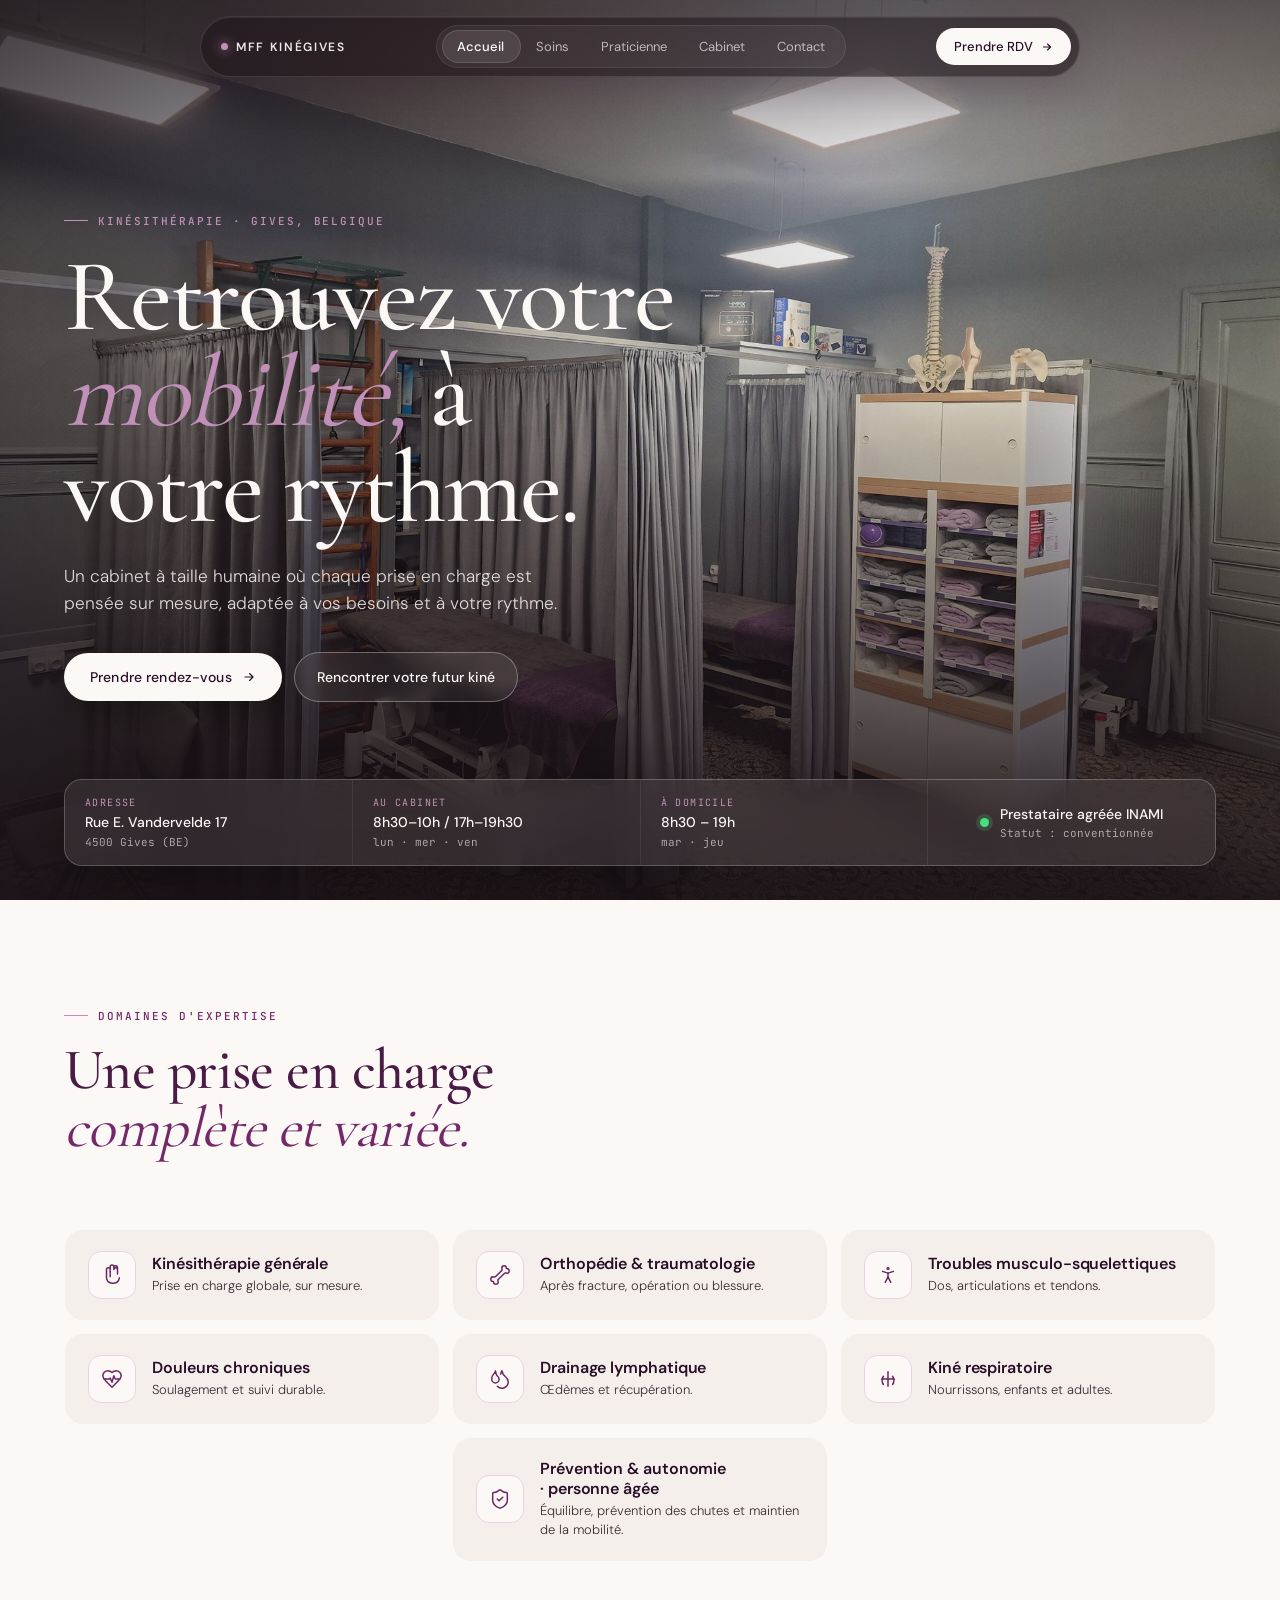
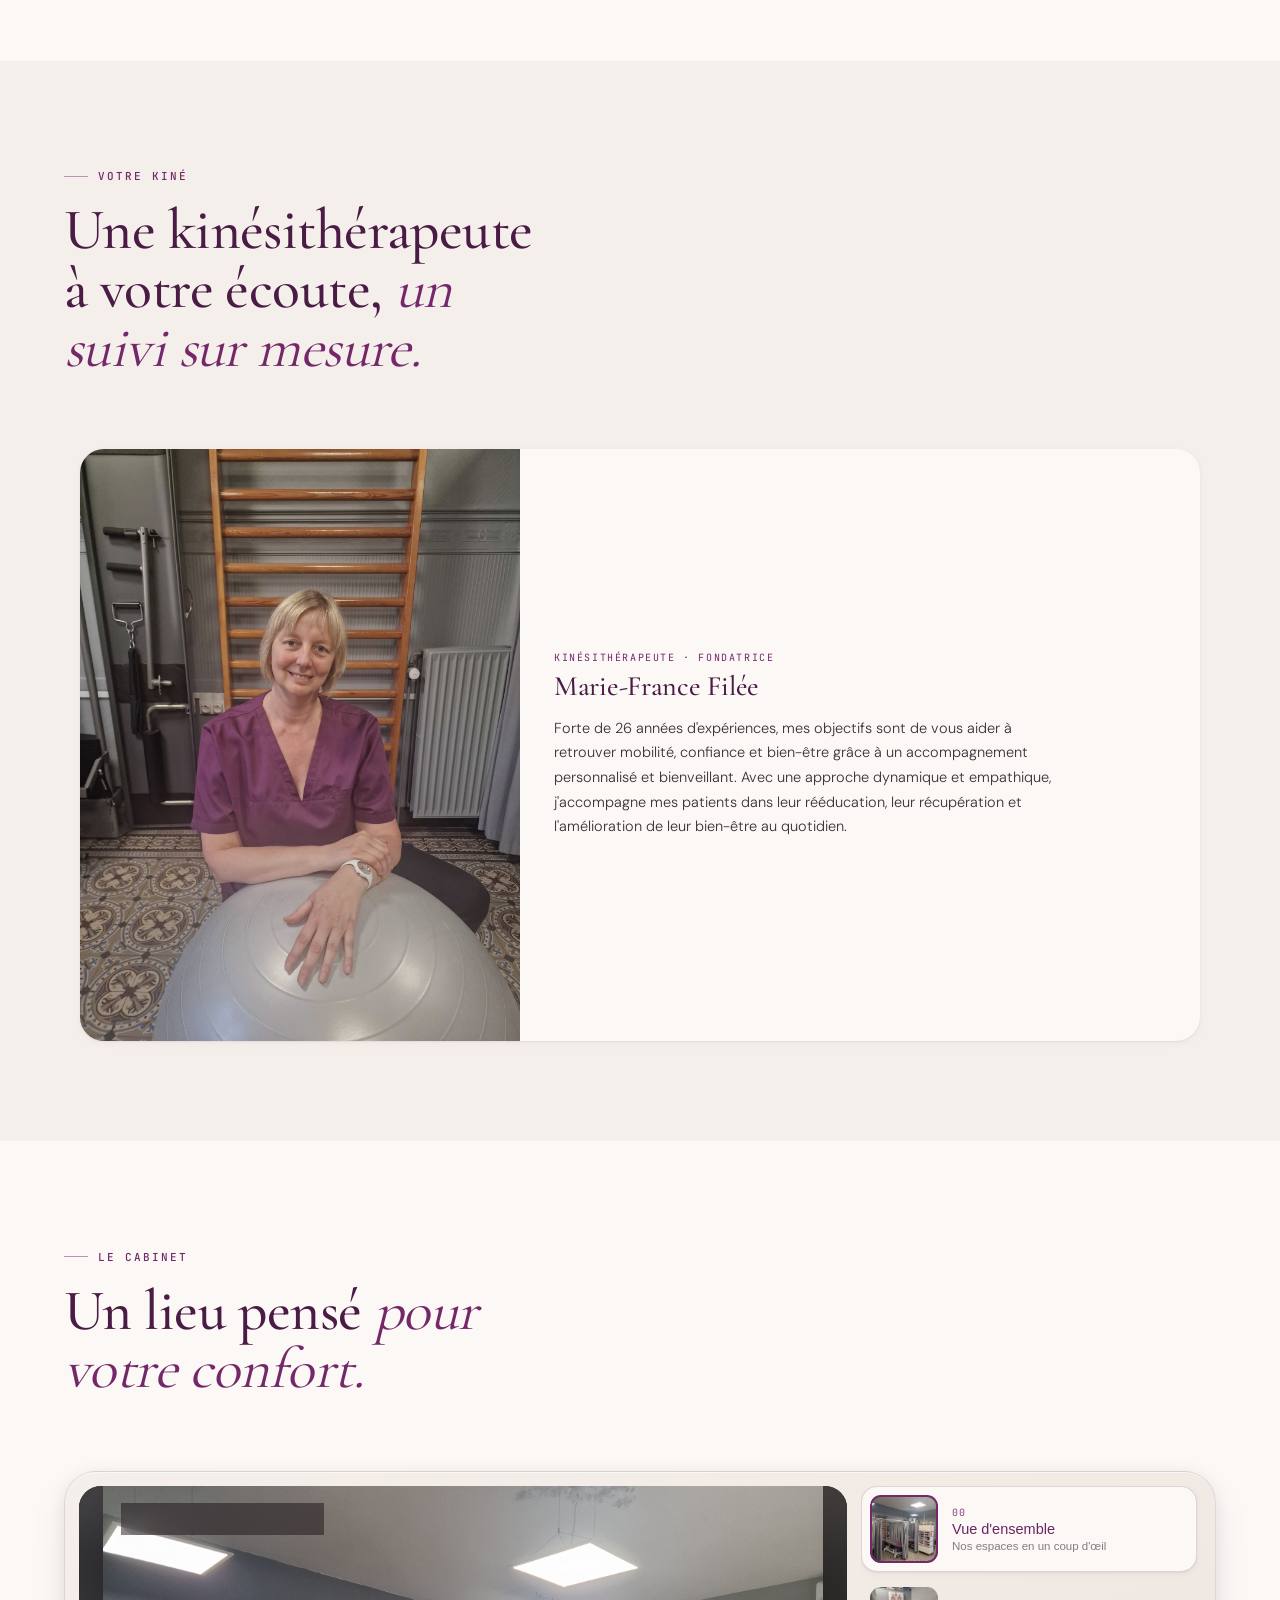
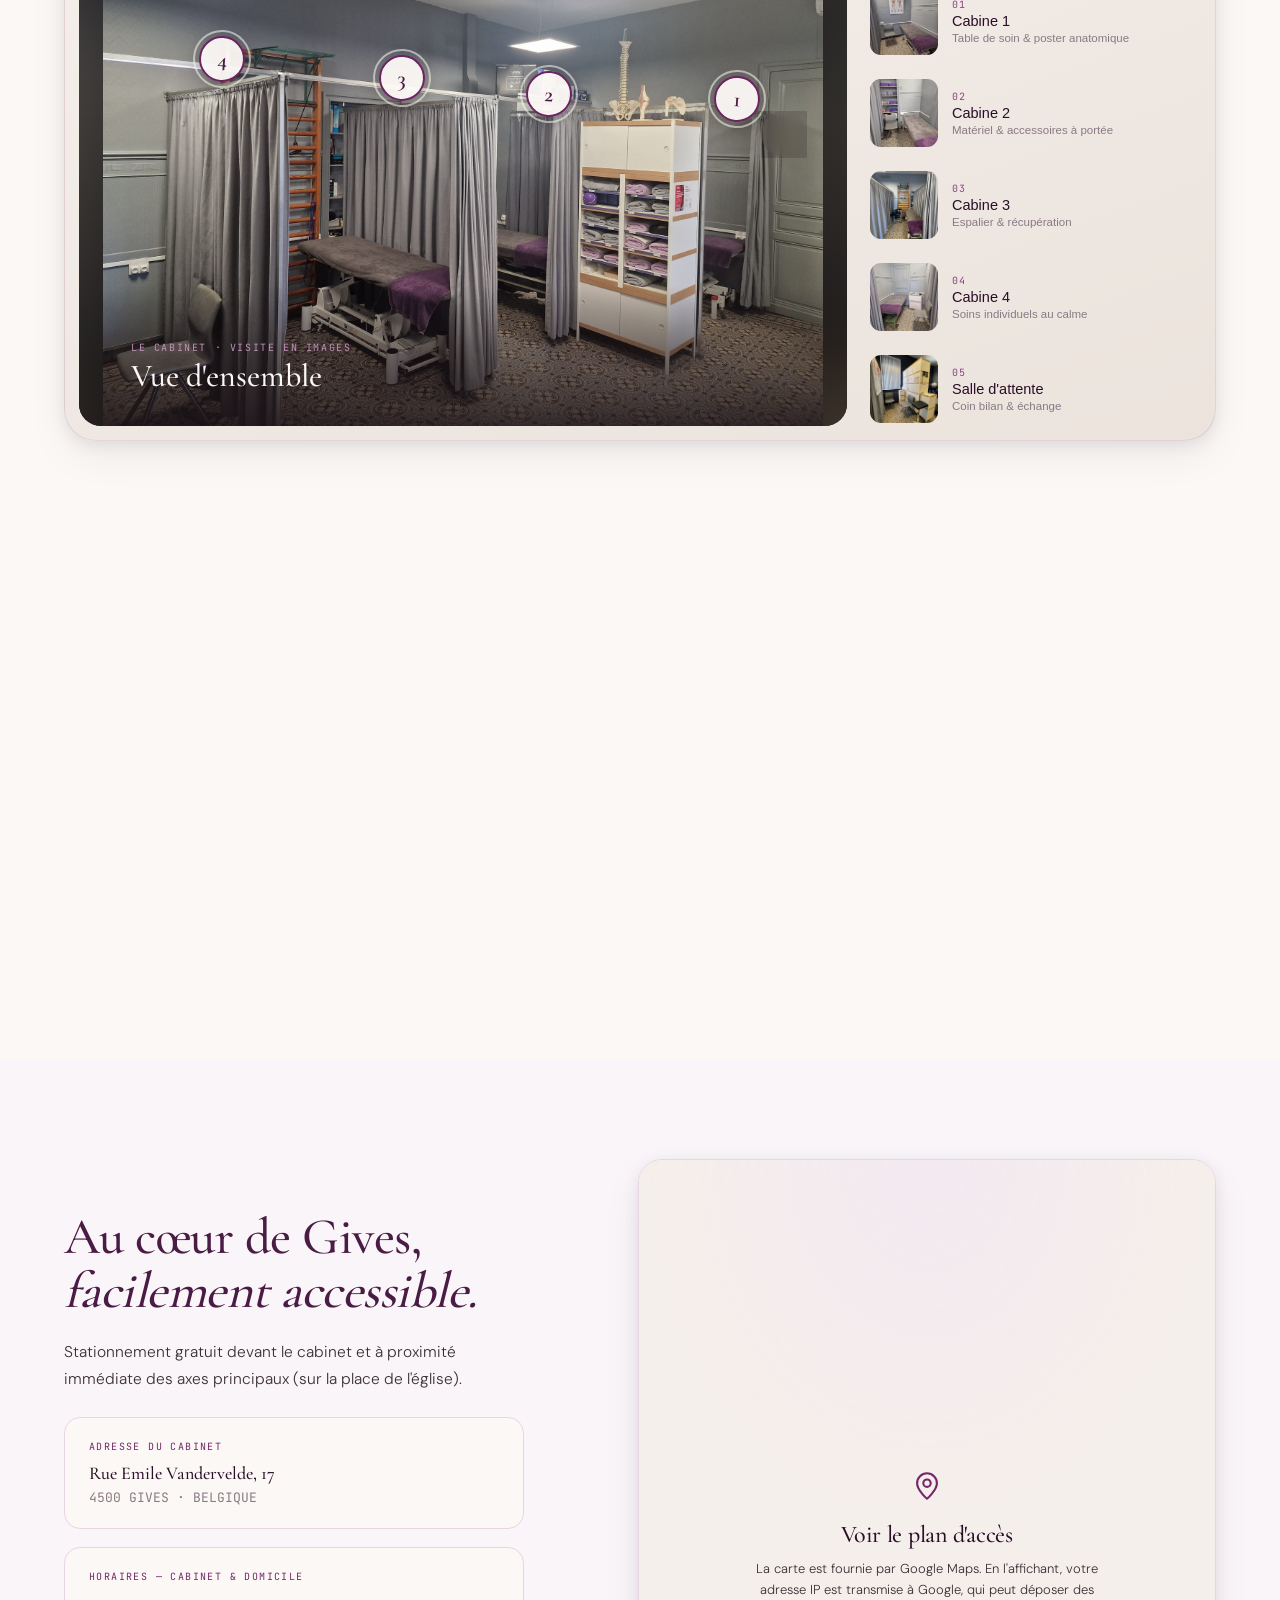
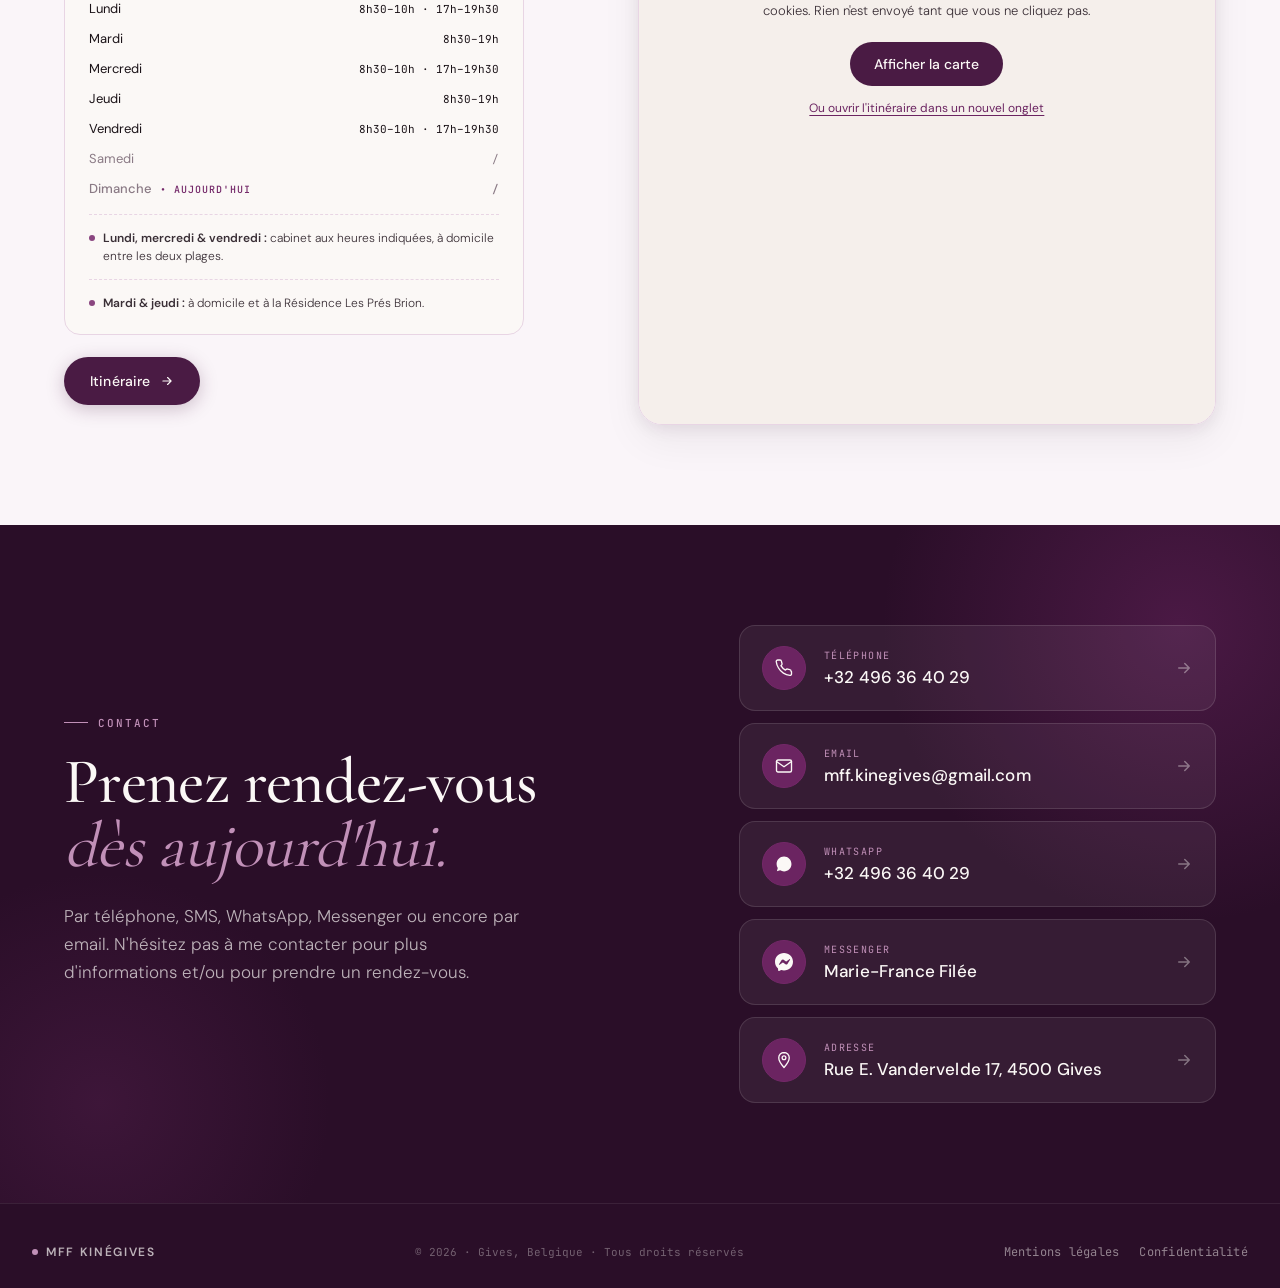
==== index.html @ 65c631a3 "Nouvelles photos cabine 4 et vue d'ensemble + correction INAMI - INAMI corrige : 1-5-31578-79-521 ->" ====
<!DOCTYPE html>
<html lang="fr">
<head>
  <meta charset="UTF-8" />
  <meta name="viewport" content="width=device-width, initial-scale=1.0" />
  <title>MFF Kinégives — Cabinet de kinésithérapie à Gives</title>
  <meta name="description" content="Cabinet de kinésithérapie à Gives (Huy). Rééducation, orthopédie, kiné respiratoire, drainage lymphatique. Au cabinet et à domicile, sur rendez-vous. Conventionnée INAMI." />
  <link rel="stylesheet" href="fonts/fonts.css" />
  <style>
    *, *::before, *::after { box-sizing: border-box; margin: 0; padding: 0; }

    :root {
      /* palette violette modernisée — plus de nuances, moins saturée */
      --plum-900: #2a0e28;
      --plum-800: #4a1b44;
      --plum-700: #6b2461;
      --plum-600: #742869;
      --plum-500: #8a4680;
      --plum-400: #c190b8;
      --plum-200: #e8d5e4;
      --plum-100: #f3e9f1;
      --plum-50:  #faf5f9;

      /* neutres chauds — pas du blanc pur */
      --ivory:    #fbf8f6;
      --cream:    #f5efeb;
      --sand:     #ebe3dc;
      --ink:      #1a1217;
      --ink-soft: #3a2f36;
      --muted:    #8a7a85;

      --radius-lg: 24px;
      --radius-md: 16px;
      --radius-sm: 10px;

      --shadow-sm: 0 1px 2px rgba(42, 14, 40, 0.06), 0 2px 8px rgba(42, 14, 40, 0.04);
      --shadow-md: 0 4px 16px rgba(42, 14, 40, 0.08), 0 16px 40px rgba(42, 14, 40, 0.06);
      --shadow-lg: 0 12px 32px rgba(42, 14, 40, 0.12), 0 32px 64px rgba(42, 14, 40, 0.10);

      --ease: cubic-bezier(0.32, 0.72, 0, 1);
      --ease-spring: cubic-bezier(0.34, 1.56, 0.64, 1);
    }

    html { scroll-behavior: smooth; }
    body {
      font-family: 'DM Sans', system-ui, sans-serif;
      background: var(--ivory);
      color: var(--ink);
      overflow-x: hidden;
      font-feature-settings: 'ss01', 'cv11';
      -webkit-font-smoothing: antialiased;
    }
    ::selection { background: var(--plum-700); color: var(--ivory); }

    .eyebrow {
      font-family: 'JetBrains Mono', monospace;
      font-size: 11px;
      font-weight: 500;
      letter-spacing: 0.18em;
      text-transform: uppercase;
      color: var(--plum-600);
      display: inline-flex;
      align-items: center;
      gap: 10px;
    }
    .eyebrow::before {
      content: '';
      width: 24px;
      height: 1px;
      background: var(--plum-400);
    }

    h1, h2, h3 {
      font-family: 'Cormorant Garamond', serif;
      font-weight: 500;
      color: var(--plum-800);
      letter-spacing: -0.01em;
      text-wrap: balance;
    }

    /* ─── NAVBAR ─── */
    nav {
      position: fixed;
      top: 16px; left: 50%;
      transform: translateX(-50%);
      z-index: 100;
      width: calc(100% - 32px);
      max-width: 880px;
      background: rgba(26, 18, 23, 0.55);
      backdrop-filter: blur(24px) saturate(180%);
      -webkit-backdrop-filter: blur(24px) saturate(180%);
      border: 1px solid rgba(255, 255, 255, 0.12);
      border-radius: 999px;
      padding: 8px 8px 8px 20px;
      display: flex;
      align-items: center;
      justify-content: space-between;
      gap: 12px;
      box-shadow: 0 10px 40px rgba(42, 14, 40, 0.25), inset 0 1px 0 rgba(255,255,255,0.08);
      transition: transform 0.6s var(--ease), opacity 0.6s var(--ease);
    }
    nav.hidden { transform: translate(-50%, -140%); opacity: 0; }

    .nav-logo {
      font-family: 'DM Sans', sans-serif;
      font-weight: 600;
      font-size: 12px;
      letter-spacing: 0.14em;
      color: rgba(255,255,255,0.9);
      text-decoration: none;
      white-space: nowrap;
      display: flex;
      align-items: center;
      gap: 8px;
    }
    .nav-logo-dot {
      width: 7px; height: 7px; border-radius: 50%;
      background: var(--plum-400);
      box-shadow: 0 0 12px var(--plum-400);
    }

    .nav-links {
      position: relative;
      display: flex;
      align-items: center;
      background: rgba(255,255,255,0.05);
      border: 1px solid rgba(255,255,255,0.08);
      border-radius: 999px;
      padding: 4px;
    }
    .nav-pill {
      position: absolute;
      top: 4px; left: 4px;
      height: calc(100% - 8px);
      border-radius: 999px;
      background: rgba(255,255,255,0.1);
      border: 1px solid rgba(255,255,255,0.12);
      transition: left 0.44s var(--ease-spring), width 0.44s var(--ease-spring);
      pointer-events: none;
      z-index: 0;
    }
    .nav-links a {
      position: relative;
      z-index: 1;
      font-size: 13px;
      font-weight: 400;
      color: rgba(255,255,255,0.65);
      text-decoration: none;
      padding: 8px 16px;
      border-radius: 999px;
      transition: color 0.2s;
      white-space: nowrap;
    }
    .nav-links a:hover { color: rgba(255,255,255,0.95); }
    .nav-links a.active { color: #fff; font-weight: 500; }

    .nav-cta {
      font-size: 13px;
      font-weight: 500;
      color: var(--plum-900);
      text-decoration: none;
      padding: 10px 18px;
      border-radius: 999px;
      background: var(--ivory);
      white-space: nowrap;
      transition: transform 0.2s var(--ease), box-shadow 0.2s;
      display: inline-flex;
      align-items: center;
      gap: 8px;
    }
    .nav-cta:hover { transform: translateY(-1px); box-shadow: 0 6px 20px rgba(0,0,0,0.25); }
    .nav-cta svg { width: 12px; height: 12px; }

    /* ─── HAMBURGER + MENU MOBILE ─── */
    .nav-toggle {
      display: none;
      width: 42px; height: 42px;
      border-radius: 50%;
      background: rgba(255,255,255,0.08);
      border: 1px solid rgba(255,255,255,0.14);
      cursor: pointer;
      position: relative;
      flex-shrink: 0;
      -webkit-tap-highlight-color: transparent;
    }
    .nav-toggle span {
      position: absolute;
      left: 50%; top: 50%;
      width: 17px; height: 1.6px;
      background: var(--ivory);
      border-radius: 2px;
      transition: transform 0.35s var(--ease), opacity 0.2s var(--ease);
    }
    .nav-toggle span:nth-child(1) { transform: translate(-50%, -6px); }
    .nav-toggle span:nth-child(2) { transform: translate(-50%, -50%); }
    .nav-toggle span:nth-child(3) { transform: translate(-50%, 4px); }
    body.menu-open .nav-toggle span:nth-child(1) { transform: translate(-50%, -50%) rotate(45deg); }
    body.menu-open .nav-toggle span:nth-child(2) { opacity: 0; }
    body.menu-open .nav-toggle span:nth-child(3) { transform: translate(-50%, -50%) rotate(-45deg); }

    /* Panneau déroulant sous la barre (mobile) */
    .nav-menu {
      position: fixed;
      top: 76px;
      left: 50%;
      transform: translateX(-50%) translateY(-8px);
      transform-origin: top center;
      z-index: 99;
      width: calc(100% - 32px);
      max-width: 460px;
      background: #1e1319;
      border: 1px solid rgba(255, 255, 255, 0.1);
      border-radius: 20px;
      box-shadow: 0 16px 40px rgba(18, 8, 16, 0.5);
      padding: 8px;
      display: flex;
      flex-direction: column;
      opacity: 0;
      visibility: hidden;
      pointer-events: none;
      transition: opacity 0.28s var(--ease), transform 0.3s var(--ease), visibility 0.28s var(--ease);
    }
    body.menu-open .nav-menu {
      opacity: 1;
      visibility: visible;
      pointer-events: auto;
      transform: translateX(-50%) translateY(0);
    }
    .nav-menu-links {
      display: flex;
      flex-direction: column;
      padding-bottom: 8px;
      margin-bottom: 8px;
      border-bottom: 1px solid rgba(255, 255, 255, 0.09);
    }
    .nav-menu-links a {
      display: flex;
      align-items: center;
      gap: 11px;
      font-family: 'DM Sans', sans-serif;
      font-size: 15.5px;
      font-weight: 500;
      color: rgba(255, 255, 255, 0.78);
      text-decoration: none;
      padding: 14px 16px;
      border-radius: 12px;
      transition: background 0.2s, color 0.2s;
    }
    .nav-menu-links a::before {
      content: '';
      width: 5px; height: 5px;
      border-radius: 50%;
      background: var(--plum-400);
      box-shadow: 0 0 8px var(--plum-400);
      opacity: 0;
      transition: opacity 0.2s;
      flex-shrink: 0;
    }
    .nav-menu-links a:active { background: rgba(255, 255, 255, 0.05); }
    .nav-menu-links a.active {
      color: #fff;
      background: rgba(193, 144, 184, 0.12);
    }
    .nav-menu-links a.active::before { opacity: 1; }
    .nav-menu-cta {
      display: flex;
      align-items: center;
      justify-content: center;
      gap: 9px;
      background: var(--ivory);
      color: var(--plum-900);
      font-family: 'DM Sans', sans-serif;
      font-weight: 600;
      font-size: 15px;
      padding: 15px 18px;
      border-radius: 13px;
      text-decoration: none;
      transition: transform 0.15s var(--ease);
    }
    .nav-menu-cta:active { transform: scale(0.98); }
    .nav-menu-cta svg { width: 15px; height: 15px; }

    /* ─── HERO ─── */
    .hero {
      position: relative;
      min-height: 100svh;
      display: flex;
      flex-direction: column;
      justify-content: flex-end;
      overflow: hidden;
      background: var(--plum-900);
    }
    /* Média plein cadre */
    .hero-media { position: absolute; inset: 0; z-index: 0; }
    .hero-photo {
      position: absolute;
      inset: 0;
      width: 100%;
      height: 100%;
      object-fit: cover;
      object-position: center 38%;
      transform: scale(1.03);
      animation: heroZoom 22s ease-out infinite alternate;
    }
    @keyframes heroZoom {
      from { transform: scale(1.03); }
      to   { transform: scale(1.1); }
    }
    .hero-scrim {
      position: absolute;
      inset: 0;
      z-index: 1;
      background:
        linear-gradient(180deg, rgba(26,18,23,0.55) 0%, rgba(26,18,23,0.05) 20%, rgba(26,18,23,0.10) 46%, rgba(26,18,23,0.74) 86%, rgba(26,18,23,0.94) 100%),
        linear-gradient(90deg, rgba(26,18,23,0.62) 0%, rgba(26,18,23,0.14) 44%, transparent 70%);
    }

    .hero-inner {
      position: relative;
      z-index: 2;
      width: 100%;
      max-width: 1600px;
      margin: 0 auto;
      padding: 120px clamp(28px, 5vw, 72px) clamp(150px, 22vh, 300px);
    }
    .hero .eyebrow { color: var(--plum-400); }
    .hero .eyebrow::before { background: var(--plum-400); }

    .hero h1 {
      font-size: clamp(52px, 8vw, 116px);
      line-height: 0.94;
      font-weight: 500;
      color: var(--ivory);
      letter-spacing: -0.02em;
      margin: 20px 0 26px;
      max-width: 16ch;
      text-shadow: 0 2px 50px rgba(0,0,0,0.35);
    }
    .hero h1 em {
      font-style: italic;
      font-weight: 400;
      color: var(--plum-400);
    }
    .hero h1 .reveal-word {
      display: inline-block;
      opacity: 0;
      transform: translateY(40%);
      animation: revealWord 0.9s var(--ease) forwards;
    }
    @keyframes revealWord {
      to { opacity: 1; transform: translateY(0); }
    }

    .hero-lede {
      font-size: clamp(16px, 1.35vw, 19px);
      line-height: 1.6;
      color: rgba(251, 248, 246, 0.85);
      font-weight: 300;
      max-width: 500px;
      margin-bottom: 34px;
    }

    .hero-actions {
      display: flex;
      gap: 12px;
      align-items: center;
      flex-wrap: wrap;
      margin-bottom: 0;
    }
    .btn-primary {
      display: inline-flex;
      align-items: center;
      gap: 10px;
      font-size: 14px;
      font-weight: 500;
      color: var(--ivory);
      text-decoration: none;
      padding: 15px 26px;
      border-radius: 999px;
      background: var(--plum-800);
      letter-spacing: 0.01em;
      transition: transform 0.2s var(--ease), background 0.25s;
      box-shadow: 0 4px 18px rgba(74, 27, 68, 0.25);
    }
    .btn-primary:hover { transform: translateY(-2px); background: var(--plum-900); }
    .btn-primary svg { width: 14px; height: 14px; transition: transform 0.3s var(--ease); }
    .btn-primary:hover svg { transform: translateX(3px); }

    .btn-ghost {
      display: inline-flex;
      align-items: center;
      gap: 10px;
      font-size: 14px;
      font-weight: 500;
      color: var(--plum-800);
      text-decoration: none;
      padding: 15px 22px;
      border-radius: 999px;
      border: 1px solid var(--plum-200);
      background: transparent;
      transition: background 0.25s, border-color 0.25s;
    }
    .btn-ghost:hover { background: var(--plum-50); border-color: var(--plum-400); }
    .btn-ghost svg { width: 14px; height: 14px; }

    /* Boutons adaptés au fond photo sombre */
    .hero .btn-primary {
      background: var(--ivory);
      color: var(--plum-900);
      box-shadow: 0 10px 34px rgba(0,0,0,0.32);
    }
    .hero .btn-primary:hover { background: #ffffff; }
    .hero .btn-ghost {
      color: var(--ivory);
      border-color: rgba(255,255,255,0.32);
      background: rgba(255,255,255,0.07);
      backdrop-filter: blur(6px);
      -webkit-backdrop-filter: blur(6px);
    }
    .hero .btn-ghost:hover {
      background: rgba(255,255,255,0.15);
      border-color: rgba(255,255,255,0.5);
    }

    /* Bandeau d'infos vitré (bas du hero) */
    .hero-strip {
      position: absolute;
      bottom: 0; left: 0; right: 0;
      z-index: 2;
      width: 100%;
      max-width: 1600px;
      margin: 0 auto;
      padding: 0 clamp(28px, 5vw, 72px) clamp(22px, 3vw, 34px);
    }
    .hero-strip-inner {
      display: grid;
      grid-template-columns: repeat(4, 1fr);
      gap: 1px;
      background: rgba(255,255,255,0.14);
      border: 1px solid rgba(255,255,255,0.16);
      border-radius: 18px;
      overflow: hidden;
      backdrop-filter: blur(18px) saturate(140%);
      -webkit-backdrop-filter: blur(18px) saturate(140%);
      box-shadow: 0 20px 50px rgba(0,0,0,0.3);
    }
    .hero-strip-cell {
      background: rgba(26,18,23,0.34);
      padding: 16px 20px;
      display: flex;
      flex-direction: column;
      gap: 4px;
      justify-content: center;
    }
    .hero-strip-cell.accent { flex-direction: row; align-items: center; gap: 11px; }
    .hero-strip-label {
      font-family: 'JetBrains Mono', monospace;
      font-size: 10px;
      letter-spacing: 0.14em;
      text-transform: uppercase;
      color: var(--plum-400);
    }
    .hero-strip-value {
      font-size: 14px;
      font-weight: 500;
      color: var(--ivory);
      line-height: 1.3;
    }
    .hero-strip-sub {
      font-size: 11px;
      color: rgba(251,248,246,0.6);
      font-family: 'JetBrains Mono', monospace;
    }
    .hero-strip-dot {
      width: 9px; height: 9px; border-radius: 50%;
      background: #4ade80;
      box-shadow: 0 0 0 4px rgba(74,222,128,0.18);
      animation: pulse 2s ease-in-out infinite;
      flex-shrink: 0;
    }
    @keyframes pulse {
      0%, 100% { box-shadow: 0 0 0 4px rgba(74,222,128,0.18); }
      50%      { box-shadow: 0 0 0 8px rgba(74,222,128,0.08); }
    }


    /* ─── SECTION WRAPPER ─── */
    section.content {
      padding: 100px clamp(32px, 5vw, 72px);
      position: relative;
    }
    .container {
      max-width: 1600px;
      margin: 0 auto;
    }
    .section-head {
      display: grid;
      grid-template-columns: 1fr 1fr;
      gap: 60px;
      align-items: end;
      margin-bottom: 72px;
    }
    .section-head h2 {
      font-size: clamp(36px, 4.5vw, 60px);
      line-height: 1.02;
      font-weight: 500;
      margin-top: 18px;
    }
    .section-head h2 em {
      font-style: italic;
      font-weight: 400;
      color: var(--plum-600);
    }
    .section-head p {
      font-size: 16px;
      line-height: 1.65;
      color: var(--ink-soft);
      font-weight: 300;
      max-width: 440px;
      justify-self: end;
    }

    /* ─── EXPERTISE ─── */
    .expertise { background: var(--ivory); }

    /* Grille compacte des domaines d'expertise */
    .expertise-grid {
      display: flex;
      flex-wrap: wrap;
      justify-content: center;
      gap: 14px;
    }
    .exp-card {
      flex: 0 1 calc(33.333% - 10px);
      min-width: 240px;
      display: grid;
      grid-template-columns: 48px 1fr;
      gap: 16px;
      align-items: center;
      background: var(--cream);
      border: 1px solid transparent;
      border-radius: 18px;
      padding: 20px 22px;
      transition: transform 0.4s var(--ease), background 0.3s, border-color 0.3s, box-shadow 0.3s;
    }
    .exp-card:hover {
      transform: translateY(-4px);
      background: var(--plum-50);
      border-color: var(--plum-200);
      box-shadow: var(--shadow-sm);
    }

    .exp-ico {
      width: 48px; height: 48px;
      border-radius: 13px;
      background: var(--ivory);
      border: 1px solid var(--plum-200);
      display: flex;
      align-items: center;
      justify-content: center;
      flex-shrink: 0;
      transition: background 0.3s, transform 0.35s var(--ease), border-color 0.3s;
    }
    .exp-card:hover .exp-ico {
      background: var(--plum-700);
      border-color: var(--plum-700);
      transform: rotate(-5deg);
    }
    .exp-ico svg {
      width: 22px; height: 22px;
      stroke: var(--plum-700);
      fill: none;
      stroke-width: 1.6;
      stroke-linecap: round;
      stroke-linejoin: round;
      transition: stroke 0.3s;
    }
    .exp-card:hover .exp-ico svg { stroke: var(--ivory); }

    .exp-title {
      font-family: 'DM Sans', sans-serif;
      font-size: 16px;
      font-weight: 600;
      color: var(--plum-900);
      line-height: 1.25;
      letter-spacing: -0.005em;
      margin-bottom: 3px;
    }
    .exp-sub {
      font-size: 13px;
      color: var(--ink-soft);
      line-height: 1.45;
      font-weight: 300;
    }

    /* ─── PRATICIENS ─── */
    .praticiens { background: var(--cream); }

    .praticiens-grid {
      display: grid;
      grid-template-columns: 1fr;
      gap: 24px;
      max-width: 1120px;
      margin: 0 auto;
    }
    .praticien {
      background: var(--ivory);
      border-radius: var(--radius-lg);
      overflow: hidden;
      display: grid;
      grid-template-columns: 440px 1fr;
      transition: transform 0.4s var(--ease), box-shadow 0.4s;
      box-shadow: var(--shadow-sm);
    }
    .praticien:hover {
      transform: translateY(-4px);
      box-shadow: var(--shadow-md);
    }
    .praticien-photo {
      position: relative;
      background: var(--plum-100);
      min-height: 280px;
      overflow: hidden;
    }
    .praticien-photo::after {
      content: '';
      position: absolute;
      inset: 0;
      background: linear-gradient(180deg, transparent 0%, rgba(42, 14, 40, 0.2) 100%);
    }
    .praticien-photo img {
      width: 100%; height: 100%;
      object-fit: cover;
      object-position: center 30%; /* cadrage sur le visage */
      filter: saturate(0.92);
      transition: transform 0.6s var(--ease);
    }
    .praticien:hover .praticien-photo img { transform: scale(1.04); }

    .praticien-tag {
      position: absolute;
      top: 16px; left: 16px;
      z-index: 1;
      background: rgba(251, 248, 246, 0.92);
      backdrop-filter: blur(10px);
      padding: 6px 10px;
      border-radius: 999px;
      font-family: 'JetBrains Mono', monospace;
      font-size: 10px;
      letter-spacing: 0.1em;
      text-transform: uppercase;
      color: var(--plum-800);
      display: flex;
      align-items: center;
      gap: 6px;
    }
    .praticien-tag-dot {
      width: 5px; height: 5px; border-radius: 50%;
      background: var(--plum-600);
    }

    .praticien-body {
      padding: 36px 34px;
      display: flex;
      flex-direction: column;
      justify-content: center;
    }
    .praticien-role {
      font-family: 'JetBrains Mono', monospace;
      font-size: 10px;
      letter-spacing: 0.16em;
      text-transform: uppercase;
      color: var(--plum-600);
      margin-bottom: 8px;
    }
    .praticien h3 {
      font-size: 28px;
      font-weight: 500;
      margin-bottom: 14px;
      line-height: 1.05;
    }
    .praticien-bio {
      font-size: 14.5px;
      color: var(--ink-soft);
      line-height: 1.7;
      font-weight: 300;
      margin-bottom: 0;
      max-width: 52ch;
    }

    /* ─── LE CABINET (galerie) ─── */
    .cabinet { background: var(--ivory); }

    /* ─── INTERACTIVE TOUR ─── */
    .tour-wrapper {
      position: relative;
      border-radius: var(--radius-lg);
      overflow: hidden;
      background: var(--plum-900);
      box-shadow: var(--shadow-lg);
      margin-bottom: 56px;
      border: 1px solid var(--plum-200);
    }

    /* ─── GALERIE PHOTOS (éditorial split, double-bezel) ─── */
    .gallery {
      display: grid;
      grid-template-columns: minmax(0, 1fr) 340px;
      gap: 14px;
      padding: 14px;
      /* plateau extérieur (double-bezel) */
      background: linear-gradient(160deg, var(--cream) 0%, var(--sand) 100%);
      border: 1px solid rgba(107, 36, 97, 0.12);
      border-radius: 32px;
      box-shadow: var(--shadow-md), inset 0 1px 0 rgba(255, 255, 255, 0.6);
      margin-bottom: 56px;
    }
    .gallery-main {
      position: relative;
      min-width: 0; /* sinon l'element de grille ne peut pas retrecir sous son contenu */
      height: clamp(460px, 60vh, 640px);
      border-radius: 22px;
      overflow: hidden;
      background: var(--plum-900);
      display: flex;
      align-items: center;
      justify-content: center;
      box-shadow: inset 0 1px 1px rgba(255, 255, 255, 0.08),
                  inset 0 0 0 1px rgba(0, 0, 0, 0.2);
    }
    .gallery-bg {
      position: absolute;
      inset: 0;
      background-size: cover;
      background-position: center;
      filter: blur(34px) brightness(0.45) saturate(1.2);
      transform: scale(1.2);
      z-index: 0;
    }
    .gallery-frame {
      position: relative;
      height: 100%;
      aspect-ratio: 3 / 4;
      max-width: 100%;
      z-index: 1;
      box-shadow: 0 24px 60px rgba(26, 18, 23, 0.5);
    }
    .gallery-img {
      width: 100%;
      height: 100%;
      object-fit: cover;
      object-position: center;
      display: block;
      transition: opacity 0.45s var(--ease), transform 0.6s var(--ease);
    }
    .gallery-img.is-swapping {
      opacity: 0;
      transform: scale(1.03);
    }
    .gallery-hotspots {
      position: absolute;
      inset: 0;
      pointer-events: none;
      opacity: 0;
      visibility: hidden;
      transition: opacity 0.4s var(--ease);
      z-index: 4;
    }
    .gallery-hotspots.is-visible {
      opacity: 1;
      visibility: visible;
      pointer-events: none;
    }
    .gallery-hotspot {
      position: absolute;
      transform: translate(-50%, -50%) rotate(var(--rot, 0deg));
      width: 46px; height: 46px;
      border-radius: 50%;
      background: rgba(251, 248, 246, 0.95);
      border: 2px solid var(--plum-700);
      color: var(--plum-800);
      font-family: 'Cormorant Garamond', serif;
      font-size: 22px;
      font-weight: 600;
      display: flex; align-items: center; justify-content: center;
      cursor: pointer;
      pointer-events: auto;
      box-shadow: 0 6px 22px rgba(0,0,0,0.35);
      transition: transform 0.25s var(--ease-spring), background 0.25s, color 0.25s;
    }
    .gallery-hotspot::before {
      content: '';
      position: absolute;
      inset: -8px;
      border-radius: 50%;
      border: 2px solid rgba(251, 248, 246, 0.55);
      animation: hotspotPulse 2s ease-out infinite;
    }
    .gallery-hotspot:hover {
      transform: translate(-50%, -50%) rotate(var(--rot, 0deg)) scale(1.12);
      background: var(--plum-700);
      color: var(--ivory);
    }
    .gallery-hotspot-label {
      position: absolute;
      bottom: calc(100% + 12px);
      left: 50%;
      transform: translateX(-50%) translateY(4px);
      background: rgba(26, 18, 23, 0.9);
      backdrop-filter: blur(8px);
      color: var(--ivory);
      padding: 7px 13px;
      border-radius: 999px;
      font-family: 'DM Sans', sans-serif;
      font-size: 12px;
      font-weight: 500;
      white-space: nowrap;
      pointer-events: none;
      opacity: 0;
      transition: opacity 0.2s, transform 0.2s var(--ease);
    }
    .gallery-hotspot:hover .gallery-hotspot-label {
      opacity: 1;
      transform: translateX(-50%) translateY(0);
    }
    .gallery-hotspot:hover { z-index: 10; }

    /* Légende cinématique */
    .gallery-caption {
      position: absolute;
      left: 0; right: 0; bottom: 0;
      z-index: 3;
      padding: 56px 28px 26px;
      background: linear-gradient(0deg, rgba(26,18,23,0.85) 0%, rgba(26,18,23,0.45) 55%, transparent 100%);
      color: var(--ivory);
      pointer-events: none;
    }
    .gallery-caption .tour-eyebrow { color: var(--plum-400); }
    .gallery-caption h4 {
      font-family: 'Cormorant Garamond', serif;
      font-size: 32px;
      font-weight: 500;
      color: var(--ivory);
      line-height: 1.03;
      margin: 4px 0 7px;
    }
    .gallery-caption p {
      font-size: 14px;
      line-height: 1.55;
      color: rgba(251, 248, 246, 0.82);
      font-weight: 300;
      max-width: 46ch;
    }
    /* Indice */
    .gallery-hint {
      position: absolute;
      top: 18px;
      z-index: 3;
      font-family: 'JetBrains Mono', monospace;
      background: rgba(26, 18, 23, 0.5);
      backdrop-filter: blur(10px);
      -webkit-backdrop-filter: blur(10px);
      border: 1px solid rgba(255, 255, 255, 0.14);
      color: rgba(251, 248, 246, 0.92);
      left: 18px;
      display: flex;
      align-items: center;
      gap: 8px;
      font-size: 10px;
      letter-spacing: 0.1em;
      text-transform: uppercase;
      padding: 8px 13px;
      border-radius: 999px;
      pointer-events: none;
      transition: opacity 0.35s var(--ease);
    }
    .gallery-hint svg { width: 13px; height: 13px; }

    /* Bouton de sortie : revenir à la vue d'ensemble */
    .gallery-escape {
      position: absolute;
      top: 18px; left: 18px;
      z-index: 5;
      display: flex;
      align-items: center;
      gap: 8px;
      font-family: 'JetBrains Mono', monospace;
      font-size: 10px;
      letter-spacing: 0.1em;
      text-transform: uppercase;
      padding: 8px 13px;
      border-radius: 999px;
      background: rgba(26, 18, 23, 0.68);
      backdrop-filter: blur(10px);
      -webkit-backdrop-filter: blur(10px);
      border: 1px solid rgba(255, 255, 255, 0.18);
      color: rgba(251, 248, 246, 0.95);
      cursor: pointer;
      opacity: 0;
      visibility: hidden;
      pointer-events: none;
      transition: opacity 0.3s var(--ease), visibility 0.3s var(--ease),
                  background 0.25s var(--ease), border-color 0.25s var(--ease), transform 0.2s var(--ease);
    }
    .gallery-escape.show { opacity: 1; visibility: visible; pointer-events: auto; }
    .gallery-escape.show:hover { background: rgba(26, 18, 23, 0.78); border-color: rgba(255, 255, 255, 0.32); }
    .gallery-escape.show:active { transform: scale(0.96); }
    .gallery-escape svg { width: 12px; height: 12px; }

    /* Flèches de navigation — sobres */
    .gallery-nav {
      position: absolute;
      top: 46%;
      transform: translateY(-50%);
      z-index: 5;
      width: 46px; height: 46px;
      border-radius: 50%;
      display: flex;
      align-items: center;
      justify-content: center;
      background: rgba(26, 18, 23, 0.18);
      backdrop-filter: blur(8px) saturate(130%);
      -webkit-backdrop-filter: blur(8px) saturate(130%);
      border: 1px solid rgba(255, 255, 255, 0.14);
      color: var(--ivory);
      cursor: pointer;
      opacity: 0;
      pointer-events: none;
      transition: opacity 0.35s var(--ease), background 0.3s var(--ease), transform 0.3s var(--ease);
    }
    .gallery-nav svg { width: 19px; height: 19px; }
    .gallery-nav.prev { left: 16px; }
    .gallery-nav.next { right: 16px; }
    .gallery-nav.show { opacity: 1; pointer-events: auto; }
    .gallery-nav.show:hover { background: rgba(26, 18, 23, 0.42); border-color: rgba(255,255,255,0.24); }
    .gallery-nav.prev.show:hover { transform: translateY(-50%) translateX(-3px); }
    .gallery-nav.next.show:hover { transform: translateY(-50%) translateX(3px); }
    .gallery-nav.show:active { transform: translateY(-50%) scale(0.94); }

    /* Plateau de vignettes (rail) */
    .gallery-rail {
      min-width: 0; /* le rail horizontal (mobile) ne doit pas elargir la grille */
      height: clamp(460px, 60vh, 640px);
      overflow-y: auto;
      display: flex;
      flex-direction: column;
      gap: 6px;
      padding-right: 4px;
      scrollbar-width: thin;
      scrollbar-color: var(--plum-300, var(--plum-400)) transparent;
    }
    .gallery-rail::-webkit-scrollbar { width: 6px; }
    .gallery-rail::-webkit-scrollbar-thumb { background: var(--plum-200); border-radius: 999px; }
    .rail-item {
      display: grid;
      grid-template-columns: 68px 1fr;
      gap: 14px;
      align-items: center;
      padding: 8px;
      border-radius: 16px;
      cursor: pointer;
      text-align: left;
      background: transparent;
      border: 1px solid transparent;
      transition: background 0.35s var(--ease), border-color 0.35s var(--ease), transform 0.35s var(--ease);
    }
    .rail-item:hover { background: rgba(251, 248, 246, 0.7); transform: translateX(2px); }
    .rail-item.active {
      background: var(--ivory);
      border-color: rgba(107, 36, 97, 0.18);
      box-shadow: var(--shadow-sm);
    }
    .rail-item:active { transform: scale(0.99); }
    .rail-thumb {
      position: relative;
      aspect-ratio: 1;
      border-radius: 11px;
      overflow: hidden;
      background: var(--plum-100);
    }
    .rail-thumb img {
      width: 100%; height: 100%;
      object-fit: cover;
      transition: transform 0.5s var(--ease);
    }
    .rail-item:hover .rail-thumb img { transform: scale(1.06); }
    .rail-item.active .rail-thumb::after {
      content: '';
      position: absolute;
      inset: 0;
      border: 2px solid var(--plum-600);
      border-radius: 11px;
    }
    .rail-text { display: flex; flex-direction: column; gap: 2px; min-width: 0; }
    .rail-num {
      font-family: 'JetBrains Mono', monospace;
      font-size: 10px;
      letter-spacing: 0.14em;
      color: var(--plum-500);
    }
    .rail-name { font-size: 14.5px; font-weight: 500; color: var(--plum-900); line-height: 1.2; }
    .rail-item.active .rail-name { color: var(--plum-700); }
    .rail-desc {
      font-size: 11.5px;
      color: var(--muted);
      white-space: nowrap;
      overflow: hidden;
      text-overflow: ellipsis;
    }

    .tour-viewer {
      width: 100%;
      height: 560px;
      background: var(--plum-900);
      position: relative;
    }
    .tour-viewer .pnlm-load-box,
    .tour-viewer .pnlm-about-msg,
    .tour-viewer .pnlm-zoom-controls,
    .tour-viewer .pnlm-orientation-button,
    .tour-viewer .pnlm-fullscreen-toggle-button,
    .tour-viewer .pnlm-panorama-info,
    .tour-viewer .pnlm-controls-container { display: none !important; }
    .tour-viewer .pnlm-container { background: var(--plum-900); cursor: grab; }
    .tour-viewer .pnlm-grab:active,
    .tour-viewer .pnlm-grabbing { cursor: grabbing; }

    /* Hotspot */
    .tour-hotspot {
      width: 44px; height: 44px;
      border-radius: 50%;
      background: rgba(251, 248, 246, 0.95);
      border: 2px solid var(--plum-700);
      display: flex; align-items: center; justify-content: center;
      cursor: pointer;
      position: relative;
      transition: transform 0.25s var(--ease);
      box-shadow: 0 4px 20px rgba(0,0,0,0.4);
    }
    .tour-hotspot::before {
      content: '';
      position: absolute;
      inset: -8px;
      border-radius: 50%;
      border: 2px solid rgba(251, 248, 246, 0.5);
      animation: hotspotPulse 2s ease-out infinite;
    }
    @keyframes hotspotPulse {
      0%   { transform: scale(0.7); opacity: 1; }
      100% { transform: scale(1.4); opacity: 0; }
    }
    .tour-hotspot:hover { transform: scale(1.12); }
    .tour-hotspot svg {
      width: 18px; height: 18px;
      stroke: var(--plum-800);
      fill: none;
      stroke-width: 2;
      stroke-linecap: round;
      stroke-linejoin: round;
    }
    .tour-hotspot-label {
      position: absolute;
      top: 50%;
      left: 54px;
      transform: translateY(-50%);
      background: rgba(26, 18, 23, 0.9);
      backdrop-filter: blur(8px);
      color: var(--ivory);
      padding: 6px 12px;
      border-radius: 999px;
      font-size: 12px;
      font-weight: 500;
      white-space: nowrap;
      pointer-events: none;
      opacity: 0;
      transition: opacity 0.2s, transform 0.2s var(--ease);
    }
    .tour-hotspot:hover .tour-hotspot-label {
      opacity: 1;
      transform: translateY(-50%) translateX(4px);
    }

    .tour-ui {
      position: absolute;
      inset: 0;
      pointer-events: none;
      display: flex;
      flex-direction: column;
      justify-content: space-between;
      padding: 28px;
      background: linear-gradient(180deg, rgba(26,18,23,0.55) 0%, transparent 30%, transparent 60%, rgba(26,18,23,0.7) 100%);
    }
    .tour-ui-top {
      display: flex;
      justify-content: space-between;
      align-items: flex-start;
      gap: 24px;
      pointer-events: auto;
    }
    .tour-scene-info {
      background: rgba(251, 248, 246, 0.92);
      backdrop-filter: blur(14px);
      -webkit-backdrop-filter: blur(14px);
      padding: 18px 22px;
      border-radius: var(--radius-md);
      max-width: 360px;
      border: 1px solid rgba(255,255,255,0.4);
    }
    .tour-eyebrow {
      font-family: 'JetBrains Mono', monospace;
      font-size: 10px;
      letter-spacing: 0.16em;
      text-transform: uppercase;
      color: var(--plum-600);
      display: block;
      margin-bottom: 6px;
    }
    .tour-scene-info h4 {
      font-family: 'Cormorant Garamond', serif;
      font-size: 22px;
      font-weight: 500;
      color: var(--plum-900);
      margin-bottom: 4px;
      line-height: 1.1;
    }
    .tour-scene-info p {
      font-size: 13px;
      color: var(--ink-soft);
      line-height: 1.5;
      font-weight: 300;
    }

    .tour-help {
      background: rgba(26, 18, 23, 0.55);
      backdrop-filter: blur(10px);
      color: rgba(251, 248, 246, 0.85);
      padding: 10px 14px;
      border-radius: 999px;
      font-family: 'JetBrains Mono', monospace;
      font-size: 10px;
      letter-spacing: 0.1em;
      text-transform: uppercase;
      display: flex;
      align-items: center;
      gap: 8px;
      border: 1px solid rgba(255,255,255,0.12);
    }
    .tour-help svg { width: 14px; height: 14px; }

    .tour-scenes {
      display: flex;
      gap: 8px;
      pointer-events: auto;
      flex-wrap: wrap;
      justify-content: center;
      background: rgba(26, 18, 23, 0.55);
      backdrop-filter: blur(14px);
      -webkit-backdrop-filter: blur(14px);
      padding: 8px;
      border-radius: 999px;
      border: 1px solid rgba(255,255,255,0.12);
      align-self: center;
    }
    .tour-scene-btn {
      background: transparent;
      border: none;
      color: rgba(251, 248, 246, 0.7);
      padding: 10px 18px;
      border-radius: 999px;
      cursor: pointer;
      display: flex;
      align-items: center;
      gap: 10px;
      font-family: 'DM Sans', sans-serif;
      font-size: 13px;
      font-weight: 500;
      transition: background 0.25s, color 0.25s;
    }
    .tour-scene-btn:hover {
      background: rgba(255,255,255,0.08);
      color: var(--ivory);
    }
    .tour-scene-btn.active {
      background: var(--ivory);
      color: var(--plum-900);
    }
    .tour-scene-num {
      font-family: 'JetBrains Mono', monospace;
      font-size: 10px;
      letter-spacing: 0.1em;
      opacity: 0.7;
    }
    .tour-scene-btn.active .tour-scene-num { color: var(--plum-600); opacity: 1; }

    .tour-demo-note {
      position: absolute;
      top: 20px;
      left: 50%;
      transform: translateX(-50%);
      background: rgba(26, 18, 23, 0.8);
      backdrop-filter: blur(10px);
      color: rgba(251, 248, 246, 0.8);
      font-family: 'JetBrains Mono', monospace;
      font-size: 10px;
      letter-spacing: 0.08em;
      text-transform: uppercase;
      padding: 8px 14px;
      border-radius: 999px;
      display: flex;
      align-items: center;
      gap: 8px;
      border: 1px solid rgba(255,255,255,0.1);
      z-index: 5;
      pointer-events: none;
    }
    .tour-demo-dot {
      width: 6px; height: 6px;
      border-radius: 50%;
      background: #f59e0b;
      box-shadow: 0 0 8px rgba(245,158,11,0.6);
    }

    .cabinet-info {
      display: grid;
      grid-template-columns: 1.2fr 1fr;
      gap: 48px;
      align-items: start;
      padding: 40px;
      background: var(--cream);
      border-radius: var(--radius-lg);
      border: 1px solid var(--sand);
    }
    .cabinet-info h3 {
      font-size: 36px;
      font-weight: 500;
      line-height: 1.05;
      margin-bottom: 20px;
    }
    .cabinet-info p {
      font-size: 15px;
      line-height: 1.75;
      color: var(--ink-soft);
      font-weight: 300;
      margin-bottom: 20px;
    }
    .cabinet-features {
      display: grid;
      gap: 22px;
      align-content: center;
    }
    .feature {
      display: grid;
      grid-template-columns: 32px 1fr;
      gap: 16px;
      align-items: start;
    }
    .feature-icon {
      width: 32px; height: 32px;
      border-radius: 8px;
      background: var(--plum-100);
      display: flex; align-items: center; justify-content: center;
    }
    .feature-icon svg {
      width: 14px; height: 14px;
      stroke: var(--plum-700);
      fill: none;
      stroke-width: 1.8;
      stroke-linecap: round;
      stroke-linejoin: round;
    }
    .feature-title {
      font-size: 14px;
      font-weight: 500;
      color: var(--plum-900);
      margin-bottom: 2px;
    }
    .feature-desc {
      font-size: 13px;
      color: var(--ink-soft);
      line-height: 1.55;
      font-weight: 300;
    }

    /* ─── LOCATION / MAP ─── */
    .location { background: var(--plum-50); }
    .location-grid {
      display: grid;
      grid-template-columns: 1fr 1.1fr;
      gap: 48px;
      align-items: stretch;
    }
    .location-text {
      padding: 20px 0;
      display: flex;
      flex-direction: column;
    }
    .location-text h2 {
      font-size: clamp(34px, 4vw, 52px);
      line-height: 1.05;
      margin: 18px 0 20px;
    }
    .location-text p {
      font-size: 15.5px;
      color: var(--ink-soft);
      line-height: 1.75;
      font-weight: 300;
      margin-bottom: 24px;
      max-width: 460px;
    }
    .address-card {
      background: var(--ivory);
      border: 1px solid var(--plum-200);
      border-radius: var(--radius-md);
      padding: 22px 24px;
      margin-bottom: 18px;
      max-width: 460px;
    }
    .address-label {
      font-family: 'JetBrains Mono', monospace;
      font-size: 10px;
      letter-spacing: 0.14em;
      text-transform: uppercase;
      color: var(--plum-600);
      margin-bottom: 8px;
    }
    .address-value {
      font-size: 18px;
      font-weight: 500;
      color: var(--plum-900);
      line-height: 1.35;
      font-family: 'Cormorant Garamond', serif;
    }
    .address-sub {
      font-size: 13px;
      color: var(--muted);
      margin-top: 4px;
      font-family: 'JetBrains Mono', monospace;
    }
    .location-actions { display: flex; gap: 12px; flex-wrap: wrap; }

    .location-map {
      position: relative;
      border-radius: var(--radius-lg);
      overflow: hidden;
      box-shadow: var(--shadow-md);
      min-height: 480px;
      border: 1px solid var(--plum-200);
    }
    /* Ecran de consentement de la carte (aucun appel a Google avant le clic) */
    .map-consent {
      position: absolute;
      inset: 0;
      display: flex;
      align-items: center;
      justify-content: center;
      padding: 28px;
      text-align: center;
      background:
        radial-gradient(ellipse 70% 60% at 50% 0%, var(--plum-100) 0%, transparent 70%),
        var(--cream);
    }
    .map-consent-inner { max-width: 380px; }
    .map-consent svg {
      width: 34px; height: 34px;
      stroke: var(--plum-600);
      margin-bottom: 12px;
    }
    .map-consent h3 {
      font-size: 24px;
      font-weight: 500;
      color: var(--plum-900);
      margin-bottom: 10px;
    }
    .map-consent p {
      font-size: 13px;
      line-height: 1.6;
      color: var(--ink-soft);
      font-weight: 300;
      margin-bottom: 20px;
    }
    .map-consent-btn {
      font-family: 'DM Sans', sans-serif;
      font-size: 14px;
      font-weight: 500;
      color: var(--ivory);
      background: var(--plum-800);
      border: none;
      padding: 13px 24px;
      border-radius: 999px;
      cursor: pointer;
      transition: background 0.25s var(--ease), transform 0.2s var(--ease);
    }
    .map-consent-btn:hover { background: var(--plum-900); }
    .map-consent-btn:active { transform: scale(0.97); }
    .map-consent-alt {
      display: block;
      margin-top: 14px;
      font-size: 12px;
      color: var(--plum-700);
      text-decoration: underline;
      text-underline-offset: 3px;
    }
    .location-map iframe {
      width: 100%; height: 100%;
      border: 0;
      display: block;
      filter: saturate(0.9) contrast(0.96);
    }

    /* ─── HOURS ─── */
    .hours-card {
      background: var(--ivory);
      border: 1px solid var(--plum-200);
      border-radius: var(--radius-md);
      padding: 22px 24px;
      max-width: 460px;
    }
    .hours-card-label {
      font-family: 'JetBrains Mono', monospace;
      font-size: 10px;
      letter-spacing: 0.14em;
      text-transform: uppercase;
      color: var(--plum-600);
      margin-bottom: 14px;
    }
    .hours-list { display: flex; flex-direction: column; gap: 7px; }
    .hours-row {
      display: flex;
      justify-content: space-between;
      align-items: center;
      font-size: 13px;
      padding: 3px 0;
      gap: 12px;
    }
    .hours-row.today {
      color: var(--plum-900);
      font-weight: 500;
    }
    .hours-row.closed { color: var(--muted); }
    .hours-day { font-family: 'DM Sans', sans-serif; }
    .hours-time { font-family: 'JetBrains Mono', monospace; font-size: 11px; text-align: right; }
    .hours-row.today .hours-day::after {
      content: '• aujourd\'hui';
      font-family: 'JetBrains Mono', monospace;
      font-size: 10px;
      color: var(--plum-600);
      margin-left: 8px;
      letter-spacing: 0.1em;
      text-transform: uppercase;
    }
    .hours-note {
      margin-top: 14px;
      padding-top: 14px;
      border-top: 1px dashed var(--plum-200);
      display: flex;
      align-items: flex-start;
      gap: 8px;
      font-size: 12px;
      color: var(--ink-soft);
      line-height: 1.5;
      font-weight: 300;
    }
    .hours-note-dot {
      width: 6px; height: 6px;
      border-radius: 50%;
      background: var(--plum-500);
      margin-top: 6px;
      flex-shrink: 0;
    }

    /* ─── CONTACT / RDV COMBO ─── */
    .rdv {
      background: var(--plum-900);
      padding: 100px clamp(32px, 5vw, 72px);
      position: relative;
      overflow: hidden;
      color: var(--ivory);
    }
    .rdv::before {
      content: '';
      position: absolute;
      top: -200px; right: -200px;
      width: 600px; height: 600px;
      border-radius: 50%;
      background: radial-gradient(circle, var(--plum-700) 0%, transparent 70%);
      opacity: 0.5;
    }
    .rdv::after {
      content: '';
      position: absolute;
      bottom: -150px; left: -150px;
      width: 500px; height: 500px;
      border-radius: 50%;
      background: radial-gradient(circle, var(--plum-800) 0%, transparent 65%);
      opacity: 0.6;
    }

    .rdv-grid {
      position: relative;
      z-index: 1;
      max-width: 1600px;
      margin: 0 auto;
      display: grid;
      grid-template-columns: 1.2fr 1fr;
      gap: clamp(80px, 8vw, 140px);
      align-items: center;
    }
    .rdv-left .eyebrow {
      color: var(--plum-400);
    }
    .rdv-left .eyebrow::before { background: var(--plum-400); }
    .rdv-left h2 {
      font-size: clamp(42px, 5vw, 72px);
      line-height: 1;
      color: var(--ivory);
      margin: 20px 0 24px;
      font-weight: 500;
    }
    .rdv-left h2 em {
      font-style: italic;
      color: var(--plum-400);
      font-weight: 400;
    }
    .rdv-left p {
      font-size: 17px;
      color: rgba(251, 248, 246, 0.7);
      line-height: 1.65;
      font-weight: 300;
      max-width: 480px;
      margin-bottom: 36px;
    }

    .rdv-contacts {
      display: flex;
      flex-direction: column;
      gap: 12px;
    }
    .rdv-contact {
      background: rgba(251, 248, 246, 0.06);
      border: 1px solid rgba(251, 248, 246, 0.12);
      border-radius: var(--radius-md);
      padding: 20px 22px;
      display: flex;
      align-items: center;
      gap: 18px;
      text-decoration: none;
      transition: background 0.3s, border-color 0.3s, transform 0.3s var(--ease);
      color: var(--ivory);
    }
    .rdv-contact:hover {
      background: rgba(251, 248, 246, 0.1);
      border-color: rgba(251, 248, 246, 0.24);
      transform: translateX(4px);
    }
    .rdv-contact-ico {
      width: 44px; height: 44px;
      border-radius: 50%;
      background: var(--plum-700);
      border: 1px solid var(--plum-600);
      display: flex; align-items: center; justify-content: center;
      flex-shrink: 0;
    }
    .rdv-contact-ico svg {
      width: 18px; height: 18px;
      stroke: var(--ivory);
      fill: none;
      stroke-width: 1.8;
      stroke-linecap: round;
      stroke-linejoin: round;
    }
    .rdv-contact-label {
      font-family: 'JetBrains Mono', monospace;
      font-size: 10px;
      letter-spacing: 0.14em;
      text-transform: uppercase;
      color: var(--plum-400);
      margin-bottom: 4px;
    }
    .rdv-contact-value {
      font-size: 17px;
      font-weight: 500;
      color: var(--ivory);
      letter-spacing: 0.01em;
    }
    .rdv-contact-arrow {
      margin-left: auto;
      width: 18px; height: 18px;
      color: rgba(251, 248, 246, 0.4);
      transition: transform 0.3s var(--ease), color 0.3s;
    }
    .rdv-contact:hover .rdv-contact-arrow {
      transform: translateX(4px);
      color: var(--plum-400);
    }

    /* ─── FOOTER ─── */
    footer {
      background: var(--plum-900);
      padding: 40px 32px 28px;
      border-top: 1px solid rgba(251, 248, 246, 0.08);
    }
    .footer-inner {
      max-width: 1600px;
      margin: 0 auto;
      display: flex;
      align-items: center;
      justify-content: space-between;
      flex-wrap: wrap;
      gap: 16px;
    }
    .footer-logo {
      font-family: 'DM Sans', sans-serif;
      font-weight: 600;
      font-size: 12px;
      letter-spacing: 0.14em;
      color: rgba(251, 248, 246, 0.7);
      display: flex;
      align-items: center;
      gap: 8px;
    }
    .footer-logo-dot {
      width: 6px; height: 6px; border-radius: 50%;
      background: var(--plum-400);
    }
    .footer-copy {
      font-family: 'JetBrains Mono', monospace;
      font-size: 11px;
      color: rgba(251, 248, 246, 0.35);
    }
    .footer-links { display: flex; gap: 20px; }
    .footer-links a {
      font-size: 12px;
      color: rgba(251, 248, 246, 0.5);
      text-decoration: none;
      transition: color 0.2s;
      font-family: 'JetBrains Mono', monospace;
      letter-spacing: 0.02em;
    }
    .footer-links a:hover { color: var(--plum-400); }

    /* ─── REVEAL ON SCROLL ─── */
    .reveal {
      opacity: 0;
      transform: translateY(24px);
      transition: opacity 0.8s var(--ease), transform 0.8s var(--ease);
    }
    .reveal.in { opacity: 1; transform: translateY(0); }
    .reveal-delay-1 { transition-delay: 0.08s; }
    .reveal-delay-2 { transition-delay: 0.16s; }
    .reveal-delay-3 { transition-delay: 0.24s; }

    /* ─── RESPONSIVE ─── */
    @media (max-width: 960px) {
      .hero-strip-inner { grid-template-columns: repeat(2, 1fr); }
      .section-head { grid-template-columns: 1fr; gap: 20px; }
      .section-head p { justify-self: start; }
      .expertise-grid { grid-template-columns: 1fr 1fr; }
      .praticiens-grid { grid-template-columns: 1fr; }
      .praticien { grid-template-columns: 1fr; }
      .praticien-photo { min-height: 320px; }
      .tour-viewer { height: 420px; }
      /* Galerie : passage en colonne, rail horizontal */
      .gallery { grid-template-columns: 1fr; gap: 12px; padding: 12px; border-radius: 26px; }
      .gallery-main { height: min(74vh, 560px); }
      .gallery-caption { padding: 46px 20px 22px; }
      .gallery-caption h4 { font-size: 26px; }
      .gallery-rail {
        height: auto;
        flex-direction: row;
        overflow-x: auto;
        overflow-y: hidden;
        padding: 2px 2px 8px;
        gap: 10px;
      }
      .rail-item {
        grid-template-columns: 1fr;
        grid-auto-rows: min-content;
        gap: 8px;
        width: 150px;
        flex: 0 0 auto;
        padding: 8px;
      }
      .rail-thumb { aspect-ratio: 4 / 3; }
      .rail-desc { white-space: normal; }
      .cabinet-info { grid-template-columns: 1fr; gap: 24px; padding: 28px; }
      .location-grid { grid-template-columns: 1fr; }
      .location-map { min-height: 360px; }
      .rdv-grid { grid-template-columns: 1fr; gap: 48px; }
    }
    @media (max-width: 600px) {
      section.content { padding: 72px 20px; }
      .rdv { padding: 80px 20px; }
      .hero { justify-content: flex-start; }
      .hero-inner { padding: 124px 20px 0; }
      .hero h1 { font-size: clamp(38px, 11.5vw, 54px); }
      .hero-lede { font-size: 15.5px; margin-bottom: 28px; }
      .hero-strip { padding: 0 14px 14px; }
      .hero-strip-inner { grid-template-columns: 1fr 1fr; border-radius: 14px; box-shadow: 0 12px 30px rgba(0,0,0,0.28); }
      .hero-strip-cell { padding: 10px 12px; gap: 1px; }
      .hero-strip-cell.accent { gap: 9px; }
      .hero-strip-label { font-size: 8.5px; letter-spacing: 0.1em; }
      .hero-strip-value { font-size: 12px; }
      .hero-strip-sub { font-size: 9.5px; }
      .expertise-grid { grid-template-columns: 1fr; }
      .footer-inner { flex-direction: column; text-align: center; }
    }
    /* Bascule navigation → hamburger (grands téléphones inclus) */
    @media (max-width: 700px) {
      .nav-links { display: none; }
      .nav-cta { display: none; }
      .nav-toggle { display: block; }
      nav { padding: 6px 6px 6px 18px; }

      /* Pastilles des cabines : l'image est bien plus petite, on réduit à l'échelle */
      .gallery-hotspot {
        width: 34px; height: 34px;
        font-size: 17px;
        border-width: 1.5px;
        box-shadow: 0 4px 14px rgba(0,0,0,0.32);
      }
      .gallery-hotspot::before { inset: -5px; border-width: 1.5px; }
      /* Le libellé n'apparaît qu'au survol : inutile au tactile */
      .gallery-hotspot-label { display: none; }
    }
    @media (max-width: 430px) {
      .gallery-hotspot {
        width: 27px; height: 27px;
        font-size: 14px;
      }
      .gallery-hotspot::before { inset: -4px; }
    }

    /* ─── PRESS FEEDBACK ─── */
    .btn-primary:active,
    .btn-ghost:active,
    .nav-cta:active,
    .tour-scene-btn:active {
      transform: scale(0.97);
      transition: transform 0.12s var(--ease);
    }

    /* ─── TOUCH: neutraliser le mouvement au "hover" fantôme ─── */
    @media (hover: none), (pointer: coarse) {
      .card:hover { transform: none; }
      .praticien:hover .praticien-photo img { transform: none; }
      .rdv-contact:hover { transform: none; }
      .rdv-contact:hover .rdv-contact-arrow { transform: none; }
      .btn-primary:hover,
      .nav-cta:hover { transform: none; }
    }

    /* ─── REDUCED MOTION ─── */
    @media (prefers-reduced-motion: reduce) {
      /* Couper toutes les boucles infinies et neutraliser les déplacements */
      .hero-strip-dot,
      .tour-hotspot::before,
      .gallery-hotspot::before {
        animation: none !important;
      }
      .gallery-img { transition: opacity 0.3s ease; }
      .gallery-img.is-swapping { transform: none; }
      /* Mots du hero : visibles d'emblée, sans translation */
      .hero h1 .reveal-word {
        animation: none !important;
        opacity: 1;
        transform: none;
      }
      /* Révélations au scroll : garder le fondu, supprimer le glissement */
      .reveal {
        transition: opacity 0.3s ease;
        transform: none;
      }
      .reveal.in { transform: none; }
      /* Neutraliser le zoom permanent du hero sur son état de base */
      .hero-photo {
        animation: none !important;
        transform: scale(1.03);
      }
    }
  </style>
</head>
<body>

  <!-- NAVBAR -->
  <nav id="nav">
    <a href="#hero" class="nav-logo"><span class="nav-logo-dot"></span>MFF KINÉGIVES</a>
    <div class="nav-links" id="navLinks">
      <div class="nav-pill" id="navPill"></div>
      <a href="#hero" class="active" data-section="hero">Accueil</a>
      <a href="#expertises" data-section="expertises">Soins</a>
      <a href="#praticiens" data-section="praticiens">Praticienne</a>
      <a href="#cabinet" data-section="cabinet">Cabinet</a>
      <a href="#contact" data-section="contact">Contact</a>
    </div>
    <a href="#contact" class="nav-cta">
      Prendre RDV
      <svg viewBox="0 0 24 24" fill="none" stroke="currentColor" stroke-width="2.2" stroke-linecap="round" stroke-linejoin="round"><path d="M5 12h14M13 6l6 6-6 6"/></svg>
    </a>
    <button class="nav-toggle" id="navToggle" type="button" aria-label="Ouvrir le menu" aria-expanded="false" aria-controls="navMenu">
      <span></span><span></span><span></span>
    </button>
  </nav>

  <!-- MENU MOBILE -->
  <div class="nav-menu" id="navMenu" role="navigation" aria-label="Menu principal" aria-hidden="true">
    <div class="nav-menu-links">
      <a href="#hero" data-section="hero">Accueil</a>
      <a href="#expertises" data-section="expertises">Soins</a>
      <a href="#praticiens" data-section="praticiens">Praticienne</a>
      <a href="#cabinet" data-section="cabinet">Cabinet</a>
      <a href="#contact" data-section="contact">Contact</a>
    </div>
    <a href="#contact" class="nav-menu-cta">
      Prendre rendez-vous
      <svg viewBox="0 0 24 24" fill="none" stroke="currentColor" stroke-width="2" stroke-linecap="round" stroke-linejoin="round"><path d="M5 12h14M13 6l6 6-6 6"/></svg>
    </a>
  </div>

  <!-- HERO -->
  <section class="hero" id="hero">
    <div class="hero-media">
      <img class="hero-photo" src="photos/vue-ensemble.jpg" alt="Le cabinet de kinésithérapie MFF Kinégives à Gives" />
      <div class="hero-scrim"></div>
    </div>

    <div class="hero-inner">
      <span class="eyebrow">Kinésithérapie · Gives, Belgique</span>
      <h1>
        <span class="reveal-word" style="animation-delay:0.1s">Retrouvez</span>
        <span class="reveal-word" style="animation-delay:0.2s">votre</span>
        <em>
          <span class="reveal-word" style="animation-delay:0.3s">mobilité,</span>
        </em>
        <span class="reveal-word" style="animation-delay:0.45s">à</span>
        <span class="reveal-word" style="animation-delay:0.55s">votre</span>
        <span class="reveal-word" style="animation-delay:0.65s">rythme.</span>
      </h1>
      <p class="hero-lede">
        Un cabinet à taille humaine où chaque prise en charge est pensée sur mesure, adaptée à vos besoins et à votre rythme.
      </p>
      <div class="hero-actions">
        <a href="#contact" class="btn-primary">
          Prendre rendez-vous
          <svg viewBox="0 0 24 24" fill="none" stroke="currentColor" stroke-width="2" stroke-linecap="round" stroke-linejoin="round"><path d="M5 12h14M13 6l6 6-6 6"/></svg>
        </a>
        <a href="#praticiens" class="btn-ghost">
          Rencontrer votre futur kiné
        </a>
      </div>
    </div>

    <div class="hero-strip">
      <div class="hero-strip-inner">
        <div class="hero-strip-cell">
          <span class="hero-strip-label">Adresse</span>
          <span class="hero-strip-value">Rue E. Vandervelde 17</span>
          <span class="hero-strip-sub">4500 Gives (BE)</span>
        </div>
        <div class="hero-strip-cell">
          <span class="hero-strip-label">Au cabinet</span>
          <span class="hero-strip-value">8h30–10h / 17h–19h30</span>
          <span class="hero-strip-sub">lun · mer · ven</span>
        </div>
        <div class="hero-strip-cell">
          <span class="hero-strip-label">À domicile</span>
          <span class="hero-strip-value">8h30 – 19h</span>
          <span class="hero-strip-sub">mar · jeu</span>
        </div>
        <div class="hero-strip-cell accent">
          <span class="hero-strip-dot"></span>
          <span style="display:flex;flex-direction:column;gap:2px;min-width:0">
            <span class="hero-strip-value">Prestataire agréée INAMI</span>
            <span class="hero-strip-sub">Statut : conventionnée</span>
          </span>
        </div>
      </div>
    </div>
  </section>

  <!-- EXPERTISES -->
  <section class="expertise content" id="expertises">
    <div class="container">
      <div class="section-head">
        <div class="reveal">
          <span class="eyebrow">Domaines d'expertise</span>
          <h2>Une prise en charge <em>complète et variée.</em></h2>
        </div>
      </div>

      <div class="expertise-grid">
        <div class="exp-card reveal">
          <div class="exp-ico">
            <svg viewBox="0 0 24 24"><path d="M18 11V6a2 2 0 0 0-2-2 2 2 0 0 0-2 2m4 5V4a2 2 0 0 0-2-2 2 2 0 0 0-2 2v2m0 0V3a2 2 0 0 0-2-2 2 2 0 0 0-2 2v11m0-5V6a2 2 0 0 0-2-2 2 2 0 0 0-2 2v9a6 6 0 0 0 6 6h2a6 6 0 0 0 6-6"/></svg>
          </div>
          <div class="exp-body">
            <h3 class="exp-title">Kinésithérapie générale</h3>
            <p class="exp-sub">Prise en charge globale, sur mesure.</p>
          </div>
        </div>

        <div class="exp-card reveal reveal-delay-1">
          <div class="exp-ico">
            <svg viewBox="0 0 24 24"><path d="M17 10c.7-.7 1.69 0 2.5 0a2.5 2.5 0 1 0 0-5 .5.5 0 0 1-.5-.5 2.5 2.5 0 1 0-5 0c0 .81.7 1.8 0 2.5l-7 7c-.7.7-1.69 0-2.5 0a2.5 2.5 0 0 0 0 5c.28 0 .5.22.5.5a2.5 2.5 0 1 0 5 0c0-.81-.7-1.8 0-2.5Z"/></svg>
          </div>
          <div class="exp-body">
            <h3 class="exp-title">Orthopédie &amp; traumatologie</h3>
            <p class="exp-sub">Après fracture, opération ou blessure.</p>
          </div>
        </div>

        <div class="exp-card reveal reveal-delay-2">
          <div class="exp-ico">
            <svg viewBox="0 0 24 24"><circle cx="12" cy="5" r="1"/><path d="m9 20 3-6 3 6"/><path d="m6 8 6 2 6-2"/><path d="M12 10v4"/></svg>
          </div>
          <div class="exp-body">
            <h3 class="exp-title">Troubles musculo-squelettiques</h3>
            <p class="exp-sub">Dos, articulations et tendons.</p>
          </div>
        </div>

        <div class="exp-card reveal">
          <div class="exp-ico">
            <svg viewBox="0 0 24 24"><path d="M19 14c1.49-1.46 3-3.21 3-5.5A5.5 5.5 0 0 0 16.5 3c-1.76 0-3 .5-4.5 2-1.5-1.5-2.74-2-4.5-2A5.5 5.5 0 0 0 2 8.5c0 2.3 1.5 4.05 3 5.5l7 7Z"/><path d="M3.22 12H9.5l.5-1 2 4.5 2-7 1.5 3.5h5.27"/></svg>
          </div>
          <div class="exp-body">
            <h3 class="exp-title">Douleurs chroniques</h3>
            <p class="exp-sub">Soulagement et suivi durable.</p>
          </div>
        </div>

        <div class="exp-card reveal reveal-delay-1">
          <div class="exp-ico">
            <svg viewBox="0 0 24 24"><path d="M7 16.3c2.2 0 4-1.83 4-4.05 0-1.16-.57-2.26-1.71-3.19S7.29 4.9 7 3.2c-.29 1.7-1.14 2.93-2.29 3.86S3 11.1 3 12.25c0 2.22 1.8 4.05 4 4.05z"/><path d="M12.56 6.6A10.97 10.97 0 0 0 14 3.02c.5 2.5 2 4.9 4 6.5s3 3.5 3 5.5a6.98 6.98 0 0 1-11.91 4.97"/></svg>
          </div>
          <div class="exp-body">
            <h3 class="exp-title">Drainage lymphatique</h3>
            <p class="exp-sub">Œdèmes et récupération.</p>
          </div>
        </div>

        <div class="exp-card reveal reveal-delay-2">
          <div class="exp-ico">
            <svg viewBox="0 0 24 24"><path d="M12 4v16M7 9c-2 3-2 6 0 9M17 9c2 3 2 6 0 9M5 12h14"/></svg>
          </div>
          <div class="exp-body">
            <h3 class="exp-title">Kiné respiratoire</h3>
            <p class="exp-sub">Nourrissons, enfants et adultes.</p>
          </div>
        </div>

        <div class="exp-card reveal">
          <div class="exp-ico">
            <svg viewBox="0 0 24 24"><path d="M20 13c0 5-3.5 7.5-7.66 8.95a1 1 0 0 1-.67-.01C7.5 20.5 4 18 4 13V6a1 1 0 0 1 1-1c2 0 4.5-1.2 6.24-2.72a1.17 1.17 0 0 1 1.52 0C14.51 3.81 17 5 19 5a1 1 0 0 1 1 1z"/><path d="m9 12 2 2 4-4"/></svg>
          </div>
          <div class="exp-body">
            <h3 class="exp-title">Prévention &amp; autonomie · personne âgée</h3>
            <p class="exp-sub">Équilibre, prévention des chutes et maintien de la mobilité.</p>
          </div>
        </div>
      </div>
    </div>
  </section>

  <!-- PRATICIENS -->
  <section class="praticiens content" id="praticiens">
    <div class="container">
      <div class="section-head">
        <div class="reveal">
          <span class="eyebrow">Votre kiné</span>
          <h2>Une kinésithérapeute à votre écoute, <em>un suivi sur mesure.</em></h2>
        </div>
        <p class="reveal reveal-delay-1" hidden></p>
      </div>

      <div class="praticiens-grid">

        <article class="praticien reveal">
          <div class="praticien-photo">
            <img src="photos/MF.jpeg" alt="Portrait de Marie-France Filée, kinésithérapeute" />
          </div>
          <div class="praticien-body">
            <div class="praticien-role">Kinésithérapeute · Fondatrice</div>
            <h3>Marie-France Filée</h3>
            <p class="praticien-bio">
              Forte de 26 années d'expériences, mes objectifs sont de vous aider à retrouver mobilité, confiance et bien-être grâce à un accompagnement personnalisé et bienveillant. Avec une approche dynamique et empathique, j'accompagne mes patients dans leur rééducation, leur récupération et l'amélioration de leur bien-être au quotidien.
            </p>
          </div>
        </article>

      </div>
    </div>
  </section>

  <!-- CABINET -->
  <section class="cabinet content" id="cabinet">
    <div class="container">
      <div class="section-head">
        <div class="reveal">
          <span class="eyebrow">Le cabinet</span>
          <h2>Un lieu pensé <em>pour votre confort.</em></h2>
        </div>
        <p class="reveal reveal-delay-1" hidden></p>
      </div>

      <div class="gallery reveal">
        <!-- Cœur : image en vedette -->
        <div class="gallery-main">
          <div class="gallery-bg" id="galleryBg"></div>
          <div class="gallery-frame">
            <img class="gallery-img" id="galleryImg" src="photos/vue-ensemble.jpg" alt="Vue d'ensemble des cabines du cabinet MFF Kinégives" />

            <!-- Zones cliquables — visibles uniquement sur la vue d'ensemble -->
            <div class="gallery-hotspots is-visible" id="galleryHotspots">
              <button class="gallery-hotspot" style="left:88%; top:39.5%; --rot:4deg;" data-goto="cabine-1" aria-label="Voir la cabine 1">
                <span class="gh-num">1</span>
                <span class="gallery-hotspot-label">Cabine 1</span>
              </button>
              <button class="gallery-hotspot" style="left:62%; top:38.5%; --rot:4deg;" data-goto="cabine-2" aria-label="Voir la cabine 2">
                <span class="gh-num">2</span>
                <span class="gallery-hotspot-label">Cabine 2</span>
              </button>
              <button class="gallery-hotspot" style="left:41.5%; top:35.5%; --rot:4deg;" data-goto="cabine-3" aria-label="Voir la cabine 3">
                <span class="gh-num">3</span>
                <span class="gallery-hotspot-label">Cabine 3</span>
              </button>
              <button class="gallery-hotspot" style="left:16.5%; top:32%; --rot:4deg;" data-goto="cabine-4" aria-label="Voir la cabine 4">
                <span class="gh-num">4</span>
                <span class="gallery-hotspot-label">Cabine 4</span>
              </button>
            </div>

            <div class="gallery-hint" id="galleryHint">
              <svg viewBox="0 0 24 24" fill="none" stroke="currentColor" stroke-width="1.7" stroke-linecap="round" stroke-linejoin="round"><path d="M9 11l3 3L22 4M21 12v7a2 2 0 0 1-2 2H5a2 2 0 0 1-2-2V5a2 2 0 0 1 2-2h11"/></svg>
              Cliquez sur une cabine
            </div>

            <button class="gallery-escape" id="galleryEscape" type="button" aria-label="Revenir à la vue d'ensemble">
              <svg viewBox="0 0 24 24" fill="none" stroke="currentColor" stroke-width="2" stroke-linecap="round" stroke-linejoin="round"><path d="M18 6 6 18M6 6l12 12"/></svg>
              Vue d'ensemble
            </button>

            <div class="gallery-caption">
              <span class="tour-eyebrow">Le cabinet · Visite en images</span>
              <h4 id="tourSceneTitle">Vue d'ensemble</h4>
              <p id="tourSceneDesc" style="display:none"></p>
            </div>

            <button class="gallery-nav prev" id="galleryPrev" type="button" aria-label="Vue précédente">
              <svg viewBox="0 0 24 24" fill="none" stroke="currentColor" stroke-width="1.6" stroke-linecap="round" stroke-linejoin="round"><path d="M15 5l-7 7 7 7"/></svg>
            </button>
            <button class="gallery-nav next" id="galleryNext" type="button" aria-label="Vue suivante">
              <svg viewBox="0 0 24 24" fill="none" stroke="currentColor" stroke-width="1.6" stroke-linecap="round" stroke-linejoin="round"><path d="M9 5l7 7-7 7"/></svg>
            </button>
          </div>
        </div>

        <!-- Plateau de navigation : vignettes -->
        <div class="gallery-rail" id="galleryRail">
          <button class="rail-item active" data-scene="vue-ensemble">
            <span class="rail-thumb"><img src="photos/vue-ensemble.jpg" alt="" loading="lazy" /></span>
            <span class="rail-text">
              <span class="rail-num">00</span>
              <span class="rail-name">Vue d'ensemble</span>
              <span class="rail-desc">Nos espaces en un coup d'œil</span>
            </span>
          </button>
          <button class="rail-item" data-scene="cabine-1">
            <span class="rail-thumb"><img src="photos/cabine-1.jpg" alt="" loading="lazy" /></span>
            <span class="rail-text">
              <span class="rail-num">01</span>
              <span class="rail-name">Cabine 1</span>
              <span class="rail-desc">Table de soin & poster anatomique</span>
            </span>
          </button>
          <button class="rail-item" data-scene="cabine-2">
            <span class="rail-thumb"><img src="photos/cabine-2.jpg" alt="" loading="lazy" /></span>
            <span class="rail-text">
              <span class="rail-num">02</span>
              <span class="rail-name">Cabine 2</span>
              <span class="rail-desc">Matériel & accessoires à portée</span>
            </span>
          </button>
          <button class="rail-item" data-scene="cabine-3">
            <span class="rail-thumb"><img src="photos/cabine-3.jpg" alt="" loading="lazy" /></span>
            <span class="rail-text">
              <span class="rail-num">03</span>
              <span class="rail-name">Cabine 3</span>
              <span class="rail-desc">Espalier & récupération</span>
            </span>
          </button>
          <button class="rail-item" data-scene="cabine-4">
            <span class="rail-thumb"><img src="photos/cabine-4.jpg" alt="" loading="lazy" /></span>
            <span class="rail-text">
              <span class="rail-num">04</span>
              <span class="rail-name">Cabine 4</span>
              <span class="rail-desc">Soins individuels au calme</span>
            </span>
          </button>
          <button class="rail-item" data-scene="consultation">
            <span class="rail-thumb"><img src="photos/consultation.jpg" alt="" loading="lazy" /></span>
            <span class="rail-text">
              <span class="rail-num">05</span>
              <span class="rail-name">Salle d'attente</span>
              <span class="rail-desc">Coin bilan & échange</span>
            </span>
          </button>
          <button class="rail-item" data-scene="fitness">
            <span class="rail-thumb"><img src="photos/fitness.jpg" alt="" loading="lazy" /></span>
            <span class="rail-text">
              <span class="rail-num">06</span>
              <span class="rail-name">Plateau technique</span>
              <span class="rail-desc">Réentraînement à l'effort</span>
            </span>
          </button>
        </div>
      </div>

      <div class="cabinet-info reveal">
        <div>
          <h3>Le cabinet</h3>
          <div>
            <p>Afin de vous accompagner dans les meilleures conditions, le cabinet met à votre disposition des équipements complets et modernes. L'espace de soins s'articule autour de deux pôles :</p>
            <ul>
              <li><p><b>Un plateau technique dédié à la rééducation active :</b> équipé d'un tapis de course, d'un vélo, d'un banc de musculation, d'espaliers, ainsi que de matériel spécifique pour le travail de la proprioception et de l'équilibre.</p></li>
              <li><p><b>Des équipements de pointe pour les soins spécifiques :</b> pour optimiser votre récupération et soulager vos douleurs, je dispose d'appareils à ondes de choc, de bottes de pressothérapie, d'une vibrosphère, d'une cryothérapie gazeuse, d'un pistolet de massage (Theragun) et de matériel d'électrothérapie (Compex, Tens, ...).</p></li>
            </ul>
          </div>
        </div>
        <div class="cabinet-features">
          <div class="feature">
            <div class="feature-icon">
              <svg viewBox="0 0 24 24"><path d="M3 9l9-7 9 7v11a2 2 0 0 1-2 2H5a2 2 0 0 1-2-2z"/><polyline points="9 22 9 12 15 12 15 22"/></svg>
            </div>
            <div>
              <div class="feature-title">Espaces séparés</div>
              <div class="feature-desc">4 cabines, une salle principale spacieuse et une salle d'attente accueillante.</div>
            </div>
          </div>
          <div class="feature">
            <div class="feature-icon">
              <svg viewBox="0 0 24 24"><circle cx="12" cy="12" r="4"/><path d="M12 2v2M12 20v2M4.93 4.93l1.41 1.41M17.66 17.66l1.41 1.41M2 12h2M20 12h2M4.93 19.07l1.41-1.41M17.66 6.34l1.41-1.41"/></svg>
            </div>
            <div>
              <div class="feature-title">Lumière naturelle</div>
              <div class="feature-desc">Larges fenêtres et ambiance apaisante toute la journée.</div>
            </div>
          </div>
          <div class="feature">
            <div class="feature-icon">
              <svg viewBox="0 0 24 24"><path d="M20.84 4.61a5.5 5.5 0 0 0-7.78 0L12 5.67l-1.06-1.06a5.5 5.5 0 0 0-7.78 7.78l1.06 1.06L12 21.23l7.78-7.78 1.06-1.06a5.5 5.5 0 0 0 0-7.78z"/></svg>
            </div>
            <div>
              <div class="feature-title">Approche humaine</div>
              <div class="feature-desc">Ambiance bienveillante, écoute, rythme respecté.</div>
            </div>
          </div>
          <div class="feature">
            <div class="feature-icon">
              <svg viewBox="0 0 24 24"><path d="M9.59 4.59A2 2 0 1 1 11 8H2M12.59 19.41A2 2 0 1 0 14 16H2M17.73 7.73A2.5 2.5 0 1 1 19.5 12H2"/></svg>
            </div>
            <div>
              <div class="feature-title">Cabinet climatisé</div>
              <div class="feature-desc">Une température agréable en toute saison, pour votre confort pendant les soins.</div>
            </div>
          </div>
        </div>
      </div>
    </div>
  </section>

  <!-- LOCATION -->
  <section class="location content" id="location">
    <div class="container">
      <div class="location-grid">
        <div class="location-text">
          <span class="eyebrow reveal">Où nous trouver</span>
          <h2 class="reveal">Au cœur de Gives, <em>facilement accessible.</em></h2>
          <p class="reveal reveal-delay-1">
            Stationnement gratuit devant le cabinet et à proximité immédiate des axes principaux (sur la place de l'église).
          </p>

          <div class="address-card reveal reveal-delay-1">
            <div class="address-label">Adresse du cabinet</div>
            <div class="address-value">Rue Emile Vandervelde, 17</div>
            <div class="address-sub">4500 GIVES · BELGIQUE</div>
          </div>

          <div class="hours-card reveal reveal-delay-2" id="hoursCard">
            <div class="hours-card-label">Horaires — cabinet &amp; domicile</div>
            <div class="hours-list" id="hoursList">
              <div class="hours-row" data-day="1"><span class="hours-day">Lundi</span><span class="hours-time">8h30–10h · 17h–19h30</span></div>
              <div class="hours-row" data-day="2"><span class="hours-day">Mardi</span><span class="hours-time">8h30–19h</span></div>
              <div class="hours-row" data-day="3"><span class="hours-day">Mercredi</span><span class="hours-time">8h30–10h · 17h–19h30</span></div>
              <div class="hours-row" data-day="4"><span class="hours-day">Jeudi</span><span class="hours-time">8h30–19h</span></div>
              <div class="hours-row" data-day="5"><span class="hours-day">Vendredi</span><span class="hours-time">8h30–10h · 17h–19h30</span></div>
              <div class="hours-row closed" data-day="6"><span class="hours-day">Samedi</span><span class="hours-time">/</span></div>
              <div class="hours-row closed" data-day="0"><span class="hours-day">Dimanche</span><span class="hours-time">/</span></div>
            </div>
            <div class="hours-note">
              <span class="hours-note-dot"></span>
              <span><b>Lundi, mercredi &amp; vendredi :</b> cabinet aux heures indiquées, à domicile entre les deux plages.</span>
            </div>
            <div class="hours-note">
              <span class="hours-note-dot"></span>
              <span><b>Mardi &amp; jeudi :</b> à domicile et à la Résidence Les Prés Brion.</span>
            </div>
          </div>

          <div class="location-actions reveal reveal-delay-3" style="margin-top: 22px;">
            <a href="https://www.google.com/maps/dir/?api=1&destination=Rue+Emile+Vandervelde+17,+4500+Gives,+Belgique" target="_blank" rel="noopener" class="btn-primary">
              Itinéraire
              <svg viewBox="0 0 24 24" fill="none" stroke="currentColor" stroke-width="2" stroke-linecap="round" stroke-linejoin="round"><path d="M5 12h14M13 6l6 6-6 6"/></svg>
            </a>
          </div>
        </div>

        <!-- Carte chargée uniquement au clic : aucune donnée n'est envoyée à Google
             tant que le visiteur ne l'a pas demandé (RGPD, pas de cookie déposé). -->
        <div class="location-map reveal reveal-delay-2" id="mapZone">
          <div class="map-consent" id="mapConsent">
            <div class="map-consent-inner">
              <svg viewBox="0 0 24 24" fill="none" stroke="currentColor" stroke-width="1.5" stroke-linecap="round" stroke-linejoin="round" aria-hidden="true"><path d="M12 21s-7-6.1-7-11a7 7 0 0 1 14 0c0 4.9-7 11-7 11z"/><circle cx="12" cy="10" r="2.6"/></svg>
              <h3>Voir le plan d'accès</h3>
              <p>
                La carte est fournie par Google Maps. En l'affichant, votre adresse IP est
                transmise à Google, qui peut déposer des cookies. Rien n'est envoyé tant que
                vous ne cliquez pas.
              </p>
              <button type="button" class="map-consent-btn" id="mapLoad">Afficher la carte</button>
              <a class="map-consent-alt" href="https://www.google.com/maps/dir/?api=1&destination=Rue+Emile+Vandervelde+17,+4500+Gives,+Belgique" target="_blank" rel="noopener">
                Ou ouvrir l'itinéraire dans un nouvel onglet
              </a>
            </div>
          </div>
        </div>
      </div>
    </div>
  </section>

  <!-- RDV / CONTACT -->
  <section class="rdv" id="contact">
    <div class="rdv-grid">
      <div class="rdv-left">
        <span class="eyebrow reveal">Contact</span>
        <h2 class="reveal">Prenez rendez-vous <em>dès aujourd'hui.</em></h2>
        <p class="reveal reveal-delay-1">
          Par téléphone, SMS, WhatsApp, Messenger ou encore par email. N'hésitez pas à me contacter pour plus
          d'informations et/ou pour prendre un rendez-vous.
        </p>
      </div>

      <div class="rdv-contacts">
        <a href="tel:+32496364029" class="rdv-contact reveal reveal-delay-1">
          <div class="rdv-contact-ico">
            <svg viewBox="0 0 24 24"><path d="M22 16.92v3a2 2 0 0 1-2.18 2 19.79 19.79 0 0 1-8.63-3.07A19.5 19.5 0 0 1 4.69 12a19.79 19.79 0 0 1-3.07-8.67A2 2 0 0 1 3.6 1.27h3a2 2 0 0 1 2 1.72c.127.96.361 1.903.7 2.81a2 2 0 0 1-.45 2.11L7.91 8.86a16 16 0 0 0 6 6l.86-.86a2 2 0 0 1 2.11-.45c.907.339 1.85.573 2.81.7a2 2 0 0 1 1.72 2.02z"/></svg>
          </div>
          <div>
            <div class="rdv-contact-label">Téléphone</div>
            <div class="rdv-contact-value">+32 496 36 40 29</div>
          </div>
          <svg class="rdv-contact-arrow" viewBox="0 0 24 24" fill="none" stroke="currentColor" stroke-width="2" stroke-linecap="round" stroke-linejoin="round"><path d="M5 12h14M13 6l6 6-6 6"/></svg>
        </a>

        <a href="mailto:mff.kinegives@gmail.com" class="rdv-contact reveal reveal-delay-2">
          <div class="rdv-contact-ico">
            <svg viewBox="0 0 24 24"><path d="M4 4h16c1.1 0 2 .9 2 2v12c0 1.1-.9 2-2 2H4c-1.1 0-2-.9-2-2V6c0-1.1.9-2 2-2z"/><polyline points="22,6 12,13 2,6"/></svg>
          </div>
          <div>
            <div class="rdv-contact-label">Email</div>
            <div class="rdv-contact-value">mff.kinegives@gmail.com</div>
          </div>
          <svg class="rdv-contact-arrow" viewBox="0 0 24 24" fill="none" stroke="currentColor" stroke-width="2" stroke-linecap="round" stroke-linejoin="round"><path d="M5 12h14M13 6l6 6-6 6"/></svg>
        </a>

        <a href="https://wa.me/32496364029" target="_blank" rel="noopener" class="rdv-contact reveal reveal-delay-2">
          <div class="rdv-contact-ico">
            <svg viewBox="0 0 24 24" style="fill:currentColor;stroke:none"><path d="M17.472 14.382c-.297-.149-1.758-.867-2.03-.967-.273-.099-.471-.148-.67.15-.197.297-.767.966-.94 1.164-.173.199-.347.223-.644.075-.297-.15-1.255-.463-2.39-1.475-.883-.788-1.48-1.761-1.653-2.059-.173-.297-.018-.458.13-.606.134-.133.298-.347.446-.52.15-.174.2-.298.3-.497.099-.198.05-.371-.05-.52-.099-.149-.669-1.612-.916-2.207-.242-.579-.487-.5-.669-.51-.173-.008-.371-.01-.57-.01-.198 0-.52.074-.792.372-.272.297-1.04 1.016-1.04 2.479 0 1.462 1.065 2.875 1.213 3.074.149.198 2.052 3.133 4.977 4.27 2.925 1.135 2.925.756 3.451.71.526-.05 1.758-.719 2.006-1.413.248-.694.248-1.289.173-1.413-.074-.124-.272-.198-.57-.347z"/><path d="M12.04 2C6.58 2 2.13 6.45 2.13 11.91c0 1.994.573 3.847 1.554 5.415L2.5 21.5l4.318-1.135a9.83 9.83 0 0 0 5.222 1.499c5.46 0 9.91-4.45 9.91-9.91C21.95 6.45 17.5 2 12.04 2z"/></svg>
          </div>
          <div>
            <div class="rdv-contact-label">WhatsApp</div>
            <div class="rdv-contact-value">+32 496 36 40 29</div>
          </div>
          <svg class="rdv-contact-arrow" viewBox="0 0 24 24" fill="none" stroke="currentColor" stroke-width="2" stroke-linecap="round" stroke-linejoin="round"><path d="M5 12h14M13 6l6 6-6 6"/></svg>
        </a>

        <a href="https://www.facebook.com/mariefrance.filee" target="_blank" rel="noopener" class="rdv-contact reveal reveal-delay-2">
          <div class="rdv-contact-ico">
            <svg viewBox="0 0 36 36" style="fill:currentColor;stroke:none"><path d="M18 0C7.85 0 0 7.396 0 17.5c0 5.297 2.163 9.933 5.68 13.12.28.25.45.605.46.985l.093 3.05c.03.973 1.03 1.6 1.912 1.196l3.4-1.55c.29-.13.617-.155.923-.07C14.24 34.766 16.09 35 18 35c10.15 0 18-7.396 18-17.5S28.15 0 18 0z"/><path d="M8 22.53l5.28-8.377c.847-1.343 2.65-1.673 3.912-.716l4.19 3.14a1.5 1.5 0 0 0 1.807 0l5.673-4.303c.756-.573 1.75.35 1.24 1.157L24.83 21.81c-.847 1.343-2.65 1.673-3.912.716l-4.19-3.14a1.5 1.5 0 0 0-1.807 0L9.24 23.688c-.756.573-1.75-.35-1.24-1.158z" style="fill:var(--plum-700)"/></svg>
          </div>
          <div>
            <div class="rdv-contact-label">Messenger</div>
            <div class="rdv-contact-value">Marie-France Filée</div>
          </div>
          <svg class="rdv-contact-arrow" viewBox="0 0 24 24" fill="none" stroke="currentColor" stroke-width="2" stroke-linecap="round" stroke-linejoin="round"><path d="M5 12h14M13 6l6 6-6 6"/></svg>
        </a>

        <a href="https://www.google.com/maps/dir/?api=1&destination=Rue+Emile+Vandervelde+17,+4500+Gives,+Belgique" target="_blank" rel="noopener" class="rdv-contact reveal reveal-delay-3">
          <div class="rdv-contact-ico">
            <svg viewBox="0 0 24 24"><path d="M12 2C8.13 2 5 5.13 5 9c0 5.25 7 13 7 13s7-7.75 7-13c0-3.87-3.13-7-7-7z"/><circle cx="12" cy="9" r="2.5"/></svg>
          </div>
          <div>
            <div class="rdv-contact-label">Adresse</div>
            <div class="rdv-contact-value">Rue E. Vandervelde 17, 4500 Gives</div>
          </div>
          <svg class="rdv-contact-arrow" viewBox="0 0 24 24" fill="none" stroke="currentColor" stroke-width="2" stroke-linecap="round" stroke-linejoin="round"><path d="M5 12h14M13 6l6 6-6 6"/></svg>
        </a>
      </div>
    </div>
  </section>

  <!-- FOOTER -->
  <footer>
    <div class="footer-inner">
      <div class="footer-logo"><span class="footer-logo-dot"></span>MFF KINÉGIVES</div>
      <div class="footer-copy">© 2026 · Gives, Belgique · Tous droits réservés</div>
      <div class="footer-links">
        <a href="mentions-legales.html">Mentions légales</a>
        <a href="politique-de-confidentialite.html">Confidentialité</a>
      </div>
    </div>
  </footer>

  <script>
    // ───────── NAV PILL ─────────
    const links = document.querySelectorAll('.nav-links a');
    const pill  = document.getElementById('navPill');
    const navEl = document.getElementById('nav');

    function movePill(activeLink) {
      const nav    = document.getElementById('navLinks');
      if (!nav || !activeLink) return;
      const navBox = nav.getBoundingClientRect();
      const linkBox = activeLink.getBoundingClientRect();
      pill.style.left  = (linkBox.left - navBox.left - 4 + nav.scrollLeft + 4) + 'px';
      pill.style.width = linkBox.width + 'px';
    }
    function setActive(sectionId) {
      links.forEach(a => a.classList.remove('active'));
      const target = document.querySelector(`.nav-links a[data-section="${sectionId}"]`);
      if (target) { target.classList.add('active'); movePill(target); }
      // Menu mobile : même surbrillance de section active
      document.querySelectorAll('.nav-menu-links a').forEach(a => {
        a.classList.toggle('active', a.dataset.section === sectionId);
      });
    }

    // ───────── MENU MOBILE (hamburger) ─────────
    (function initMobileMenu() {
      const toggle = document.getElementById('navToggle');
      const menu   = document.getElementById('navMenu');
      if (!toggle || !menu) return;
      const isOpen = () => document.body.classList.contains('menu-open');
      function setOpen(open) {
        document.body.classList.toggle('menu-open', open);
        toggle.setAttribute('aria-expanded', open ? 'true' : 'false');
        toggle.setAttribute('aria-label', open ? 'Fermer le menu' : 'Ouvrir le menu');
        menu.setAttribute('aria-hidden', open ? 'false' : 'true');
      }
      toggle.addEventListener('click', (e) => { e.stopPropagation(); setOpen(!isOpen()); });
      menu.querySelectorAll('a').forEach(a => a.addEventListener('click', () => setOpen(false)));
      window.addEventListener('keydown', e => { if (e.key === 'Escape') setOpen(false); });
      // Fermer si on clique en dehors de la barre / du panneau
      document.addEventListener('click', e => {
        if (isOpen() && !menu.contains(e.target) && !document.getElementById('nav').contains(e.target)) setOpen(false);
      });
      // Fermer au défilement (le panneau est ancré à la barre)
      window.addEventListener('scroll', () => { if (isOpen()) setOpen(false); }, { passive: true });
      // Sécurité : si on repasse en desktop, on ferme le menu
      window.matchMedia('(min-width: 701px)').addEventListener('change', e => { if (e.matches) setOpen(false); });
    })();
    window.addEventListener('load', () => {
      const active = document.querySelector('.nav-links a.active');
      if (active) movePill(active);
    });
    window.addEventListener('resize', () => {
      const active = document.querySelector('.nav-links a.active');
      if (active) movePill(active);
    });

    // ───────── SCROLL SPY ─────────
    const sections = ['hero', 'expertises', 'praticiens', 'cabinet', 'location', 'contact'];
    const sectionNavMap = { hero: 'hero', expertises: 'expertises', praticiens: 'praticiens', cabinet: 'cabinet', location: 'contact', contact: 'contact' };
    let suppressSpyUntil = 0;
    let spyTicking = false;
    function updateActiveByCenter() {
      if (suppressSpyUntil && Date.now() < suppressSpyUntil) return;
      const centerY = window.scrollY + window.innerHeight / 2;
      let closestId = null, closestDist = Infinity;
      sections.forEach(id => {
        const el = document.getElementById(id);
        if (!el) return;
        const top = el.offsetTop, bottom = top + el.offsetHeight;
        const mid = (top + bottom) / 2;
        const dist = Math.abs(centerY - mid);
        if (centerY >= top && centerY <= bottom) { closestId = id; closestDist = -1; }
        else if (dist < closestDist) { closestDist = dist; closestId = id; }
      });
      if (closestId) setActive(sectionNavMap[closestId]);
    }
    window.addEventListener('scroll', () => {
      if (spyTicking) return;
      spyTicking = true;
      requestAnimationFrame(() => { updateActiveByCenter(); spyTicking = false; });
    }, { passive: true });
    window.addEventListener('load', updateActiveByCenter);
    links.forEach(a => {
      a.addEventListener('click', () => {
        links.forEach(l => l.classList.remove('active'));
        a.classList.add('active');
        movePill(a);
        suppressSpyUntil = Date.now() + 900;
      });
    });

    // ───────── NAV: cacher pendant le scroll, réapparaître à l'arrêt ─────────
    let scrollIdleTimer = null;
    window.addEventListener('scroll', () => {
      const y = window.scrollY;
      // Près du haut : toujours visible.
      if (y <= 200) {
        navEl.classList.remove('hidden');
        clearTimeout(scrollIdleTimer);
        return;
      }
      // En cours de scroll : masquer.
      navEl.classList.add('hidden');
      // Réafficher quand le scroll s'arrête (aucun event pendant 200ms).
      clearTimeout(scrollIdleTimer);
      scrollIdleTimer = setTimeout(() => {
        navEl.classList.remove('hidden');
      }, 200);
    }, { passive: true });

    // ───────── REVEAL ON SCROLL ─────────
    const revealObs = new IntersectionObserver((entries) => {
      entries.forEach(e => {
        if (e.isIntersecting) {
          e.target.classList.add('in');
          revealObs.unobserve(e.target);
        }
      });
    }, { rootMargin: '0px 0px -10% 0px', threshold: 0.08 });
    document.querySelectorAll('.reveal').forEach(el => revealObs.observe(el));

    // ───────── TODAY HIGHLIGHT ─────────
    (function highlightToday() {
      const d = new Date().getDay(); // 0 = Dimanche
      const row = document.querySelector(`.hours-row[data-day="${d}"]`);
      if (row) row.classList.add('today');
    })();

    // ───────── GALERIE PHOTOS INTERACTIVE ─────────
    (function initGallery() {
      const img      = document.getElementById('galleryImg');
      const bg       = document.getElementById('galleryBg');
      const hotspots = document.getElementById('galleryHotspots');
      const titleEl  = document.getElementById('tourSceneTitle');
      const descEl   = document.getElementById('tourSceneDesc');
      const hintEl   = document.getElementById('galleryHint');
      const prevBtn  = document.getElementById('galleryPrev');
      const nextBtn  = document.getElementById('galleryNext');
      const escBtn   = document.getElementById('galleryEscape');
      const items    = Array.from(document.querySelectorAll('.rail-item'));
      if (!img || !items.length) return;

      const SCENES = {
        'vue-ensemble': {
          title: "Vue d'ensemble",
          desc: "",
          src: 'photos/vue-ensemble.jpg',
          overview: true,
          next: 'consultation'
        },
        'cabine-1': {
          title: 'Cabine 1',
          desc: "",
          src: 'photos/cabine-1.jpg',
          next: 'cabine-2'
        },
        'cabine-2': {
          title: 'Cabine 2',
          desc: "",
          src: 'photos/cabine-2.jpg',
          prev: 'cabine-1',
          next: 'cabine-3'
        },
        'cabine-3': {
          title: 'Cabine 3',
          desc: "",
          src: 'photos/cabine-3.jpg',
          prev: 'cabine-2',
          next: 'cabine-4'
        },
        'cabine-4': {
          title: 'Cabine 4',
          desc: "",
          src: 'photos/cabine-4.jpg',
          prev: 'cabine-3'
        },
        'consultation': {
          title: "Salle d'attente",
          desc: "",
          src: 'photos/consultation.jpg',
          prev: 'vue-ensemble',
          next: 'fitness'
        },
        'fitness': {
          title: 'Plateau technique',
          desc: "Tapis, vélo, presse et espalier pour la rééducation active et le réentraînement à l'effort.",
          src: 'photos/fitness.jpg',
          prev: 'consultation'
        }
      };

      let current = null;
      let booting = true; // évite tout défilement de page au chargement

      // Cadre adaptatif : la vue d'ensemble est en paysage, les cabines en portrait.
      // On dimensionne le cadre exactement sur le ratio de la photo affichée, pour
      // qu'aucune image ne soit rognée et que les pastilles restent alignées.
      const frame = img.parentElement;
      let currentRatio = 3 / 4;
      function layoutFrame() {
        const main = frame.parentElement;
        if (!main) return;
        const cw = main.clientWidth, ch = main.clientHeight;
        if (!cw || !ch) return;
        let h = ch, w = h * currentRatio;
        if (w > cw) { w = cw; h = w / currentRatio; }
        frame.style.width  = Math.round(w) + 'px';
        frame.style.height = Math.round(h) + 'px';
      }
      window.addEventListener('resize', layoutFrame);

      // Défile UNIQUEMENT le rail (jamais la page) pour centrer la vignette active
      function scrollRailTo(el) {
        const rail = document.getElementById('galleryRail');
        if (!rail) return;
        const railRect = rail.getBoundingClientRect();
        const elRect = el.getBoundingClientRect();
        if (rail.scrollWidth > rail.clientWidth + 4) {
          rail.scrollBy({ left: (elRect.left - railRect.left) - (rail.clientWidth - el.clientWidth) / 2, behavior: 'smooth' });
        } else {
          rail.scrollBy({ top: (elRect.top - railRect.top) - (rail.clientHeight - el.clientHeight) / 2, behavior: 'smooth' });
        }
      }

      function show(id) {
        const s = SCENES[id];
        if (!s || id === current) return;
        current = id;

        // fondu : on précharge la nouvelle image avant de l'afficher
        img.classList.add('is-swapping');
        const next = new Image();
        const swap = () => {
          if (next.naturalWidth && next.naturalHeight) {
            currentRatio = next.naturalWidth / next.naturalHeight;
            layoutFrame();
          }
          img.src = s.src;
          img.alt = s.title;
          if (bg) bg.style.backgroundImage = `url("${s.src}")`;
          requestAnimationFrame(() => img.classList.remove('is-swapping'));
        };
        next.onload = swap;
        next.onerror = swap; // on affiche quand même (utile tant que les fichiers ne sont pas déposés)
        next.src = s.src;

        if (titleEl) titleEl.textContent = s.title;
        if (descEl) { descEl.textContent = s.desc || ''; descEl.style.display = s.desc ? '' : 'none'; }
        if (hotspots) hotspots.classList.toggle('is-visible', !!s.overview);
        if (hintEl)  hintEl.style.opacity = s.overview ? '1' : '0';
        if (escBtn)  escBtn.classList.toggle('show', !s.overview);

        // Flèches : afficher selon la présence d'un précédent / suivant
        if (prevBtn) {
          prevBtn.classList.toggle('show', !!s.prev);
          prevBtn.dataset.target = s.prev || '';
        }
        if (nextBtn) {
          nextBtn.classList.toggle('show', !!s.next);
          nextBtn.dataset.target = s.next || '';
        }

        items.forEach(b => {
          const on = b.dataset.scene === id;
          b.classList.toggle('active', on);
          if (on && !booting) scrollRailTo(b);
        });
      }

      // Clic sur une zone de la vue d'ensemble → cabine correspondante
      if (hotspots) {
        hotspots.querySelectorAll('.gallery-hotspot').forEach(h => {
          h.addEventListener('click', () => show(h.dataset.goto));
        });
      }
      // Vignettes du plateau
      items.forEach(b => b.addEventListener('click', () => show(b.dataset.scene)));

      // Flèches précédent / suivant
      if (prevBtn) prevBtn.addEventListener('click', () => { if (prevBtn.dataset.target) show(prevBtn.dataset.target); });
      if (nextBtn) nextBtn.addEventListener('click', () => { if (nextBtn.dataset.target) show(nextBtn.dataset.target); });

      // Sortie : bouton dédié + touche Échap (sans interférer avec le menu mobile)
      if (escBtn) escBtn.addEventListener('click', () => show('vue-ensemble'));
      window.addEventListener('keydown', e => {
        if (e.key !== 'Escape') return;
        if (document.body.classList.contains('menu-open')) return; // Échap ferme d'abord le menu
        if (current && current !== 'vue-ensemble') show('vue-ensemble');
      });

      show('vue-ensemble');
      booting = false;
    })();

    // ───────── CARTE : chargement uniquement sur action du visiteur ─────────
    (function initMapConsent() {
      const btn  = document.getElementById('mapLoad');
      const zone = document.getElementById('mapZone');
      const veil = document.getElementById('mapConsent');
      if (!btn || !zone || !veil) return;
      btn.addEventListener('click', () => {
        const f = document.createElement('iframe');
        f.src = 'https://maps.google.com/maps?q=Rue+Emile+Vandervelde+17,+4500+Gives,+Belgique&z=15&output=embed';
        f.title = 'Localisation MFF Kinégives';
        f.loading = 'lazy';
        f.referrerPolicy = 'no-referrer';
        f.allowFullscreen = true;
        zone.appendChild(f);
        veil.remove();
      });
    })();
  </script>
</body>
</html>
---- fonts/fonts.css ----
/* Polices auto-hebergees - aucune requete vers Google (RGPD) */
@font-face {
  font-family: 'Cormorant Garamond';
  font-style: normal;
  font-weight: 400;
  font-display: swap;
  src: url('cormorant-garamond-400-latin-ext.woff2') format('woff2');
  unicode-range: U+0100-02BA, U+02BD-02C5, U+02C7-02CC, U+02CE-02D7, U+02DD-02FF, U+0304, U+0308, U+0329, U+1D00-1DBF, U+1E00-1E9F, U+1EF2-1EFF, U+2020, U+20A0-20AB, U+20AD-20C0, U+2113, U+2C60-2C7F, U+A720-A7FF;
}
@font-face {
  font-family: 'Cormorant Garamond';
  font-style: normal;
  font-weight: 400;
  font-display: swap;
  src: url('cormorant-garamond-400-latin.woff2') format('woff2');
  unicode-range: U+0000-00FF, U+0131, U+0152-0153, U+02BB-02BC, U+02C6, U+02DA, U+02DC, U+0304, U+0308, U+0329, U+2000-206F, U+20AC, U+2122, U+2191, U+2193, U+2212, U+2215, U+FEFF, U+FFFD;
}
@font-face {
  font-family: 'Cormorant Garamond';
  font-style: normal;
  font-weight: 500;
  font-display: swap;
  src: url('cormorant-garamond-500-latin-ext.woff2') format('woff2');
  unicode-range: U+0100-02BA, U+02BD-02C5, U+02C7-02CC, U+02CE-02D7, U+02DD-02FF, U+0304, U+0308, U+0329, U+1D00-1DBF, U+1E00-1E9F, U+1EF2-1EFF, U+2020, U+20A0-20AB, U+20AD-20C0, U+2113, U+2C60-2C7F, U+A720-A7FF;
}
@font-face {
  font-family: 'Cormorant Garamond';
  font-style: normal;
  font-weight: 500;
  font-display: swap;
  src: url('cormorant-garamond-500-latin.woff2') format('woff2');
  unicode-range: U+0000-00FF, U+0131, U+0152-0153, U+02BB-02BC, U+02C6, U+02DA, U+02DC, U+0304, U+0308, U+0329, U+2000-206F, U+20AC, U+2122, U+2191, U+2193, U+2212, U+2215, U+FEFF, U+FFFD;
}
@font-face {
  font-family: 'Cormorant Garamond';
  font-style: normal;
  font-weight: 600;
  font-display: swap;
  src: url('cormorant-garamond-600-latin-ext.woff2') format('woff2');
  unicode-range: U+0100-02BA, U+02BD-02C5, U+02C7-02CC, U+02CE-02D7, U+02DD-02FF, U+0304, U+0308, U+0329, U+1D00-1DBF, U+1E00-1E9F, U+1EF2-1EFF, U+2020, U+20A0-20AB, U+20AD-20C0, U+2113, U+2C60-2C7F, U+A720-A7FF;
}
@font-face {
  font-family: 'Cormorant Garamond';
  font-style: normal;
  font-weight: 600;
  font-display: swap;
  src: url('cormorant-garamond-600-latin.woff2') format('woff2');
  unicode-range: U+0000-00FF, U+0131, U+0152-0153, U+02BB-02BC, U+02C6, U+02DA, U+02DC, U+0304, U+0308, U+0329, U+2000-206F, U+20AC, U+2122, U+2191, U+2193, U+2212, U+2215, U+FEFF, U+FFFD;
}
@font-face {
  font-family: 'Cormorant Garamond';
  font-style: normal;
  font-weight: 700;
  font-display: swap;
  src: url('cormorant-garamond-700-latin-ext.woff2') format('woff2');
  unicode-range: U+0100-02BA, U+02BD-02C5, U+02C7-02CC, U+02CE-02D7, U+02DD-02FF, U+0304, U+0308, U+0329, U+1D00-1DBF, U+1E00-1E9F, U+1EF2-1EFF, U+2020, U+20A0-20AB, U+20AD-20C0, U+2113, U+2C60-2C7F, U+A720-A7FF;
}
@font-face {
  font-family: 'Cormorant Garamond';
  font-style: normal;
  font-weight: 700;
  font-display: swap;
  src: url('cormorant-garamond-700-latin.woff2') format('woff2');
  unicode-range: U+0000-00FF, U+0131, U+0152-0153, U+02BB-02BC, U+02C6, U+02DA, U+02DC, U+0304, U+0308, U+0329, U+2000-206F, U+20AC, U+2122, U+2191, U+2193, U+2212, U+2215, U+FEFF, U+FFFD;
}
@font-face {
  font-family: 'DM Sans';
  font-style: normal;
  font-weight: 300;
  font-display: swap;
  src: url('dm-sans-300-latin-ext.woff2') format('woff2');
  unicode-range: U+0100-02BA, U+02BD-02C5, U+02C7-02CC, U+02CE-02D7, U+02DD-02FF, U+0304, U+0308, U+0329, U+1D00-1DBF, U+1E00-1E9F, U+1EF2-1EFF, U+2020, U+20A0-20AB, U+20AD-20C0, U+2113, U+2C60-2C7F, U+A720-A7FF;
}
@font-face {
  font-family: 'DM Sans';
  font-style: normal;
  font-weight: 300;
  font-display: swap;
  src: url('dm-sans-300-latin.woff2') format('woff2');
  unicode-range: U+0000-00FF, U+0131, U+0152-0153, U+02BB-02BC, U+02C6, U+02DA, U+02DC, U+0304, U+0308, U+0329, U+2000-206F, U+20AC, U+2122, U+2191, U+2193, U+2212, U+2215, U+FEFF, U+FFFD;
}
@font-face {
  font-family: 'DM Sans';
  font-style: normal;
  font-weight: 400;
  font-display: swap;
  src: url('dm-sans-400-latin-ext.woff2') format('woff2');
  unicode-range: U+0100-02BA, U+02BD-02C5, U+02C7-02CC, U+02CE-02D7, U+02DD-02FF, U+0304, U+0308, U+0329, U+1D00-1DBF, U+1E00-1E9F, U+1EF2-1EFF, U+2020, U+20A0-20AB, U+20AD-20C0, U+2113, U+2C60-2C7F, U+A720-A7FF;
}
@font-face {
  font-family: 'DM Sans';
  font-style: normal;
  font-weight: 400;
  font-display: swap;
  src: url('dm-sans-400-latin.woff2') format('woff2');
  unicode-range: U+0000-00FF, U+0131, U+0152-0153, U+02BB-02BC, U+02C6, U+02DA, U+02DC, U+0304, U+0308, U+0329, U+2000-206F, U+20AC, U+2122, U+2191, U+2193, U+2212, U+2215, U+FEFF, U+FFFD;
}
@font-face {
  font-family: 'DM Sans';
  font-style: normal;
  font-weight: 500;
  font-display: swap;
  src: url('dm-sans-500-latin-ext.woff2') format('woff2');
  unicode-range: U+0100-02BA, U+02BD-02C5, U+02C7-02CC, U+02CE-02D7, U+02DD-02FF, U+0304, U+0308, U+0329, U+1D00-1DBF, U+1E00-1E9F, U+1EF2-1EFF, U+2020, U+20A0-20AB, U+20AD-20C0, U+2113, U+2C60-2C7F, U+A720-A7FF;
}
@font-face {
  font-family: 'DM Sans';
  font-style: normal;
  font-weight: 500;
  font-display: swap;
  src: url('dm-sans-500-latin.woff2') format('woff2');
  unicode-range: U+0000-00FF, U+0131, U+0152-0153, U+02BB-02BC, U+02C6, U+02DA, U+02DC, U+0304, U+0308, U+0329, U+2000-206F, U+20AC, U+2122, U+2191, U+2193, U+2212, U+2215, U+FEFF, U+FFFD;
}
@font-face {
  font-family: 'DM Sans';
  font-style: normal;
  font-weight: 600;
  font-display: swap;
  src: url('dm-sans-600-latin-ext.woff2') format('woff2');
  unicode-range: U+0100-02BA, U+02BD-02C5, U+02C7-02CC, U+02CE-02D7, U+02DD-02FF, U+0304, U+0308, U+0329, U+1D00-1DBF, U+1E00-1E9F, U+1EF2-1EFF, U+2020, U+20A0-20AB, U+20AD-20C0, U+2113, U+2C60-2C7F, U+A720-A7FF;
}
@font-face {
  font-family: 'DM Sans';
  font-style: normal;
  font-weight: 600;
  font-display: swap;
  src: url('dm-sans-600-latin.woff2') format('woff2');
  unicode-range: U+0000-00FF, U+0131, U+0152-0153, U+02BB-02BC, U+02C6, U+02DA, U+02DC, U+0304, U+0308, U+0329, U+2000-206F, U+20AC, U+2122, U+2191, U+2193, U+2212, U+2215, U+FEFF, U+FFFD;
}
@font-face {
  font-family: 'JetBrains Mono';
  font-style: normal;
  font-weight: 400;
  font-display: swap;
  src: url('jetbrains-mono-400-latin-ext.woff2') format('woff2');
  unicode-range: U+0100-02BA, U+02BD-02C5, U+02C7-02CC, U+02CE-02D7, U+02DD-02FF, U+0304, U+0308, U+0329, U+1D00-1DBF, U+1E00-1E9F, U+1EF2-1EFF, U+2020, U+20A0-20AB, U+20AD-20C0, U+2113, U+2C60-2C7F, U+A720-A7FF;
}
@font-face {
  font-family: 'JetBrains Mono';
  font-style: normal;
  font-weight: 400;
  font-display: swap;
  src: url('jetbrains-mono-400-latin.woff2') format('woff2');
  unicode-range: U+0000-00FF, U+0131, U+0152-0153, U+02BB-02BC, U+02C6, U+02DA, U+02DC, U+0304, U+0308, U+0329, U+2000-206F, U+20AC, U+2122, U+2191, U+2193, U+2212, U+2215, U+FEFF, U+FFFD;
}
@font-face {
  font-family: 'JetBrains Mono';
  font-style: normal;
  font-weight: 500;
  font-display: swap;
  src: url('jetbrains-mono-500-latin-ext.woff2') format('woff2');
  unicode-range: U+0100-02BA, U+02BD-02C5, U+02C7-02CC, U+02CE-02D7, U+02DD-02FF, U+0304, U+0308, U+0329, U+1D00-1DBF, U+1E00-1E9F, U+1EF2-1EFF, U+2020, U+20A0-20AB, U+20AD-20C0, U+2113, U+2C60-2C7F, U+A720-A7FF;
}
@font-face {
  font-family: 'JetBrains Mono';
  font-style: normal;
  font-weight: 500;
  font-display: swap;
  src: url('jetbrains-mono-500-latin.woff2') format('woff2');
  unicode-range: U+0000-00FF, U+0131, U+0152-0153, U+02BB-02BC, U+02C6, U+02DA, U+02DC, U+0304, U+0308, U+0329, U+2000-206F, U+20AC, U+2122, U+2191, U+2193, U+2212, U+2215, U+FEFF, U+FFFD;
}
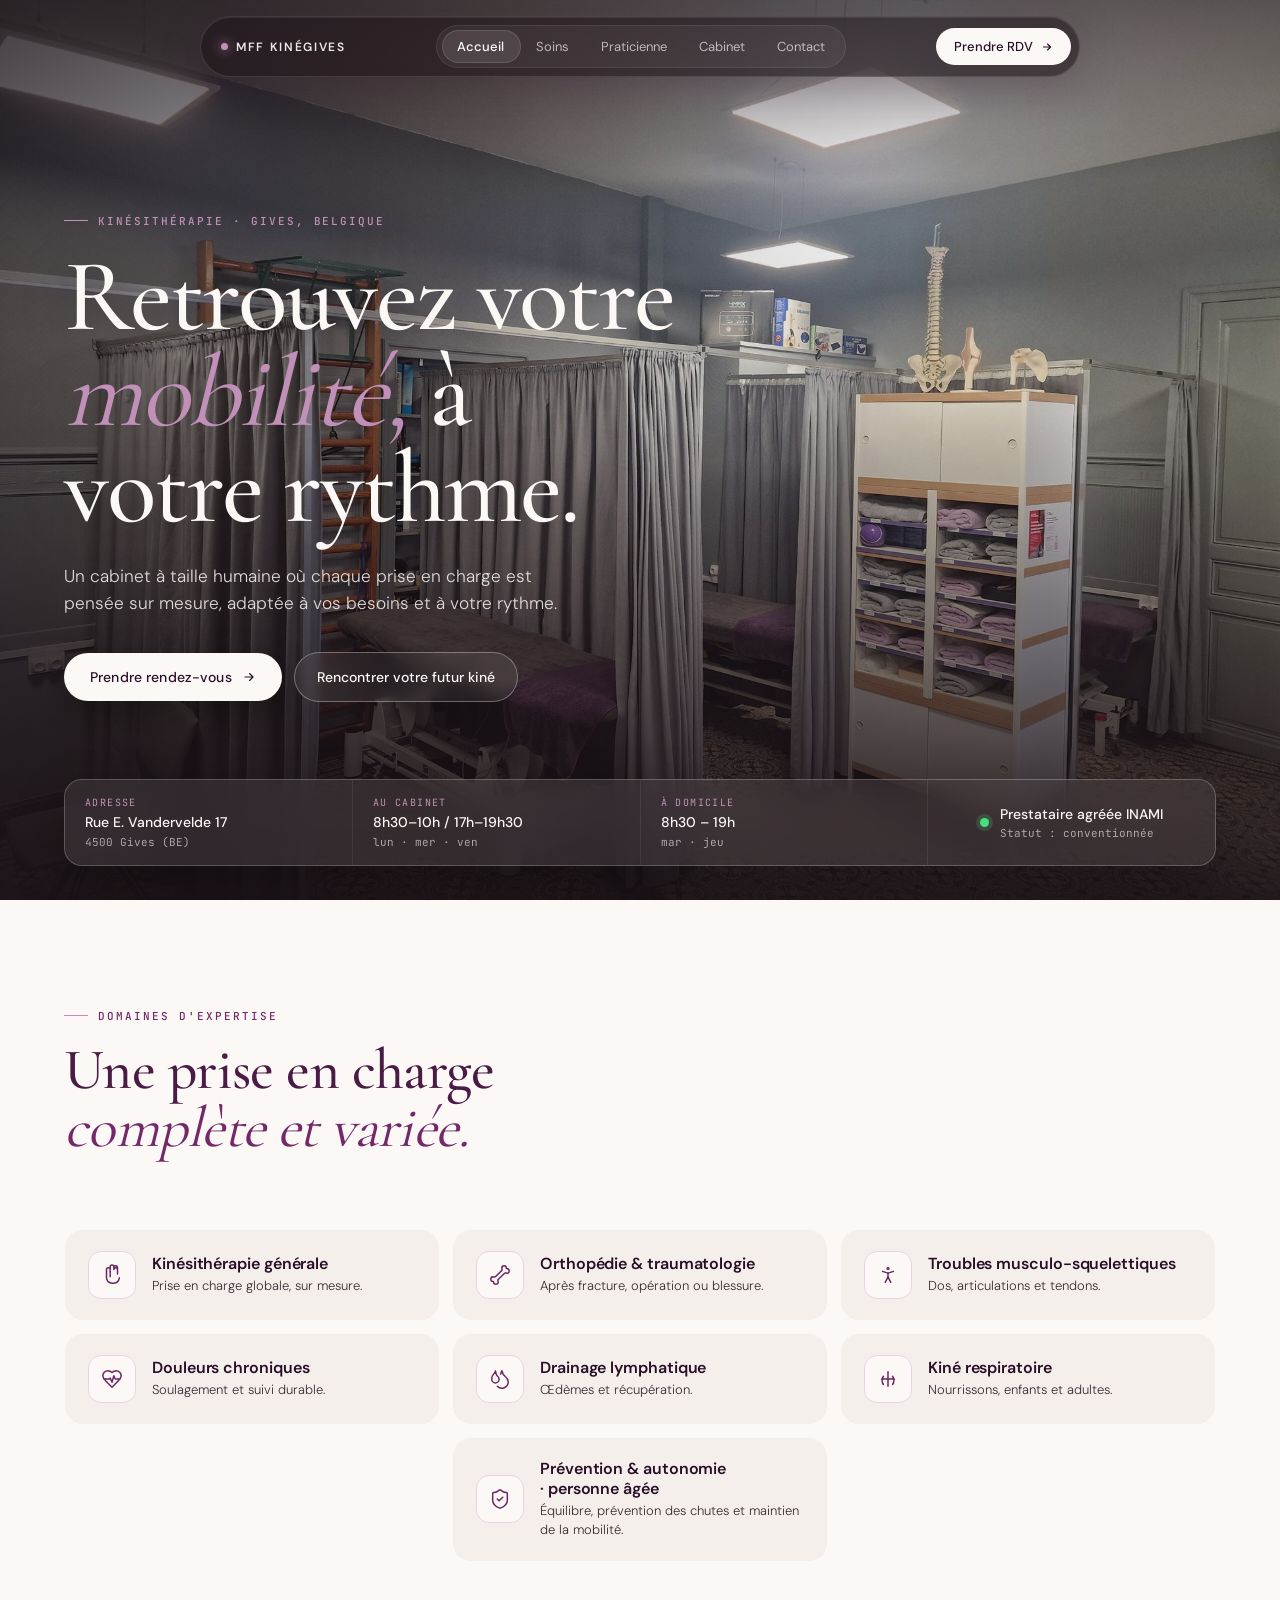
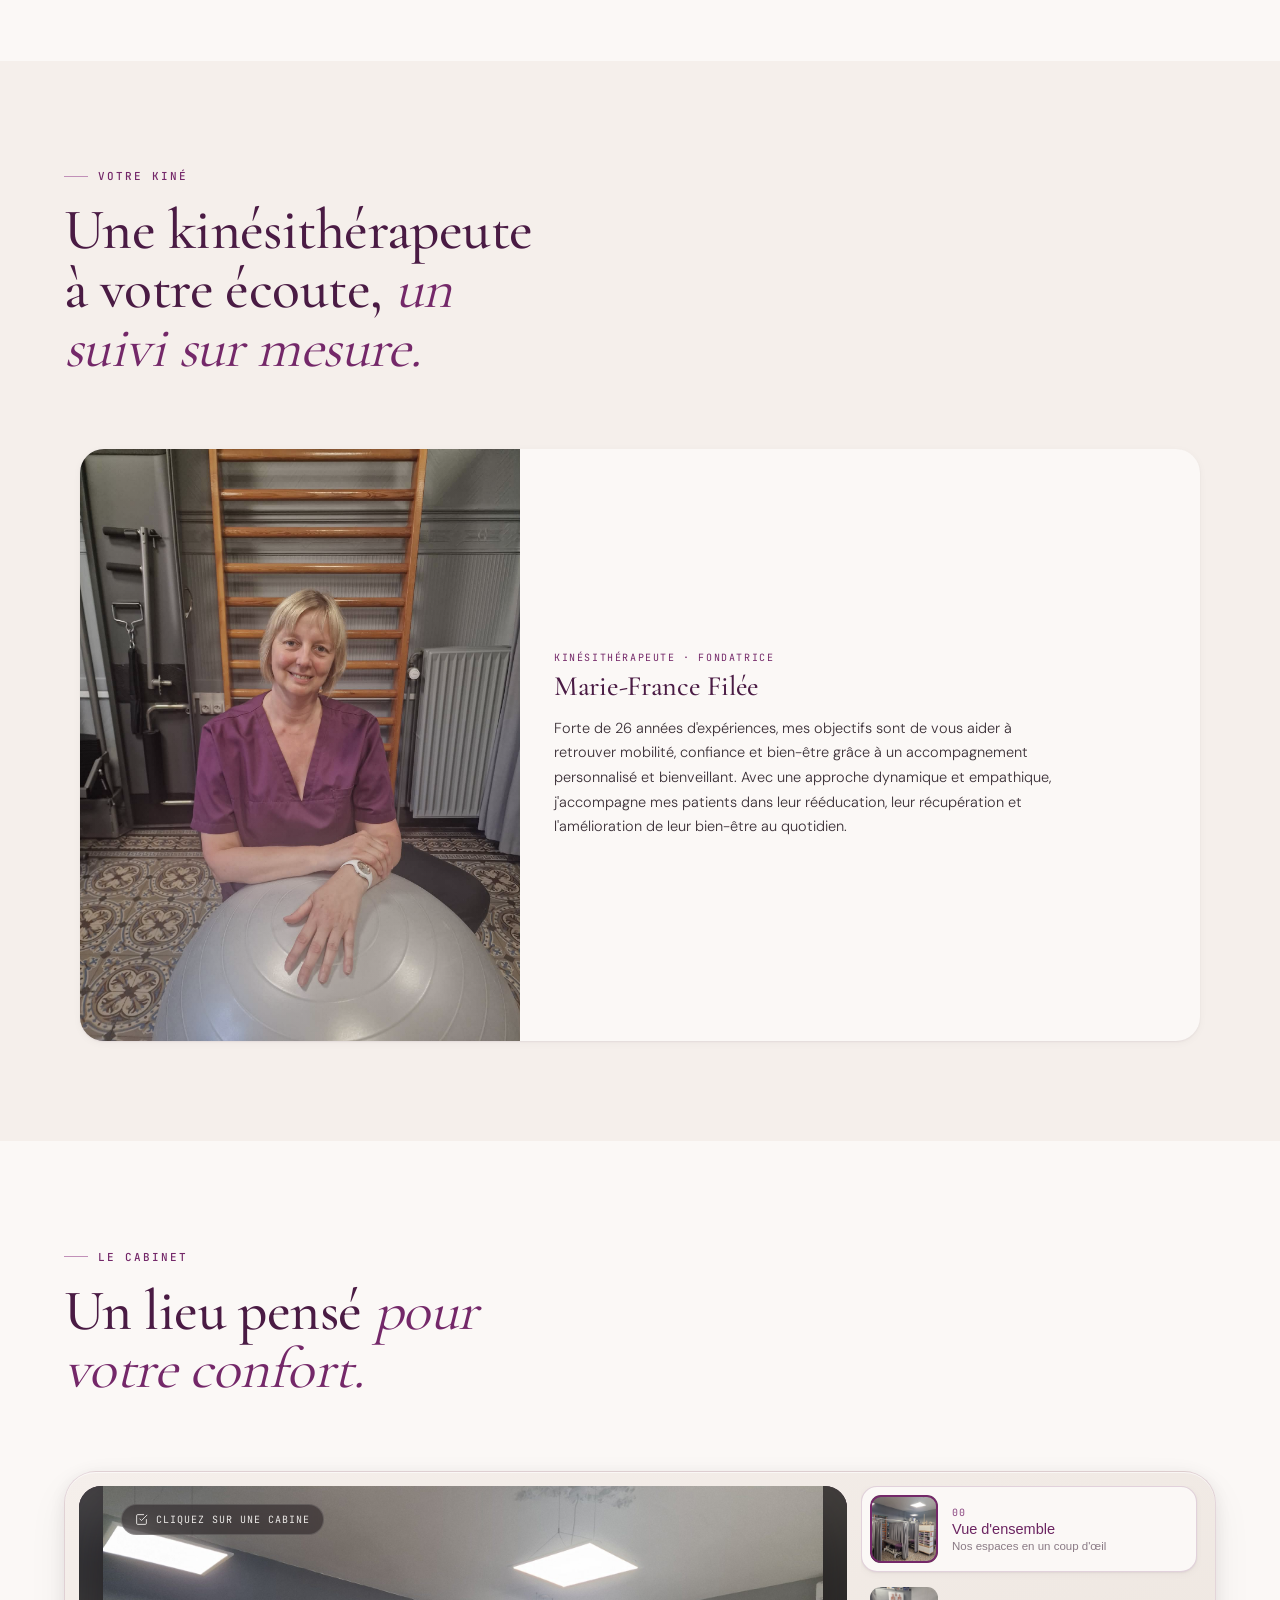
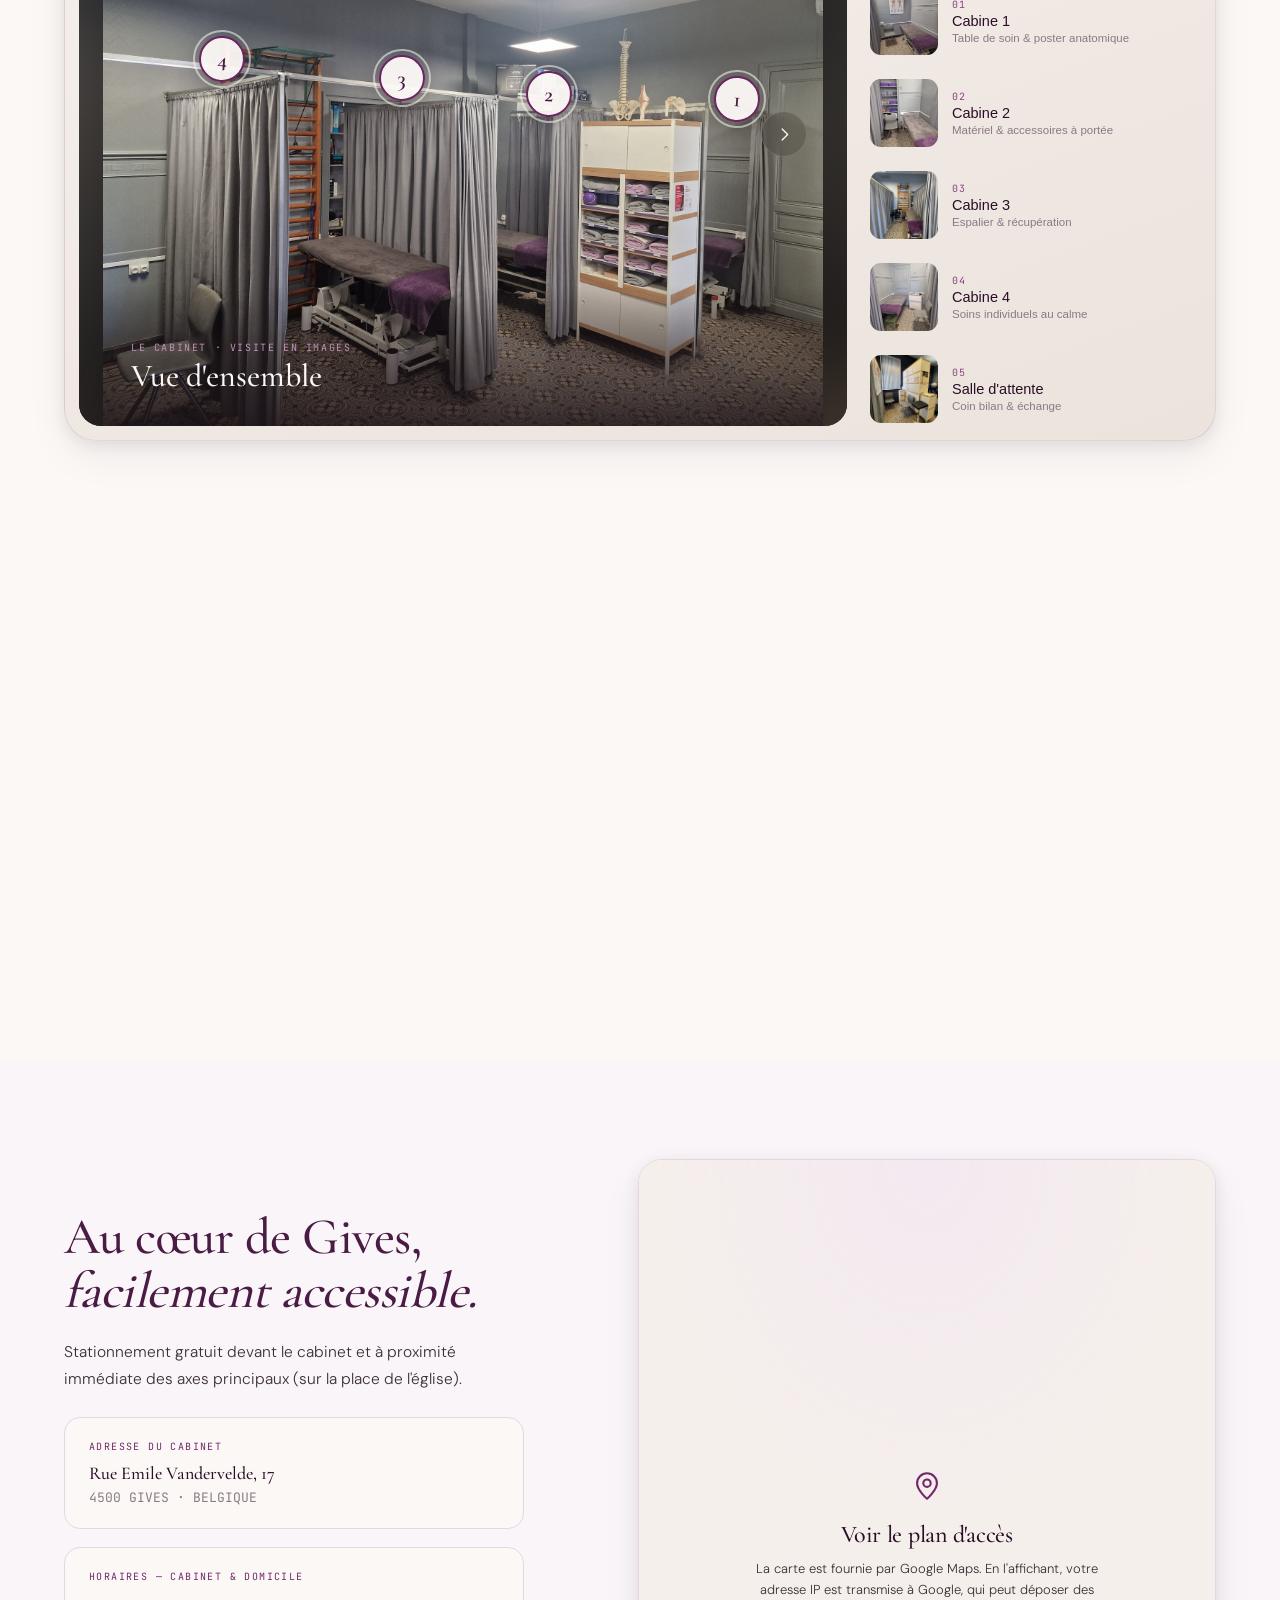
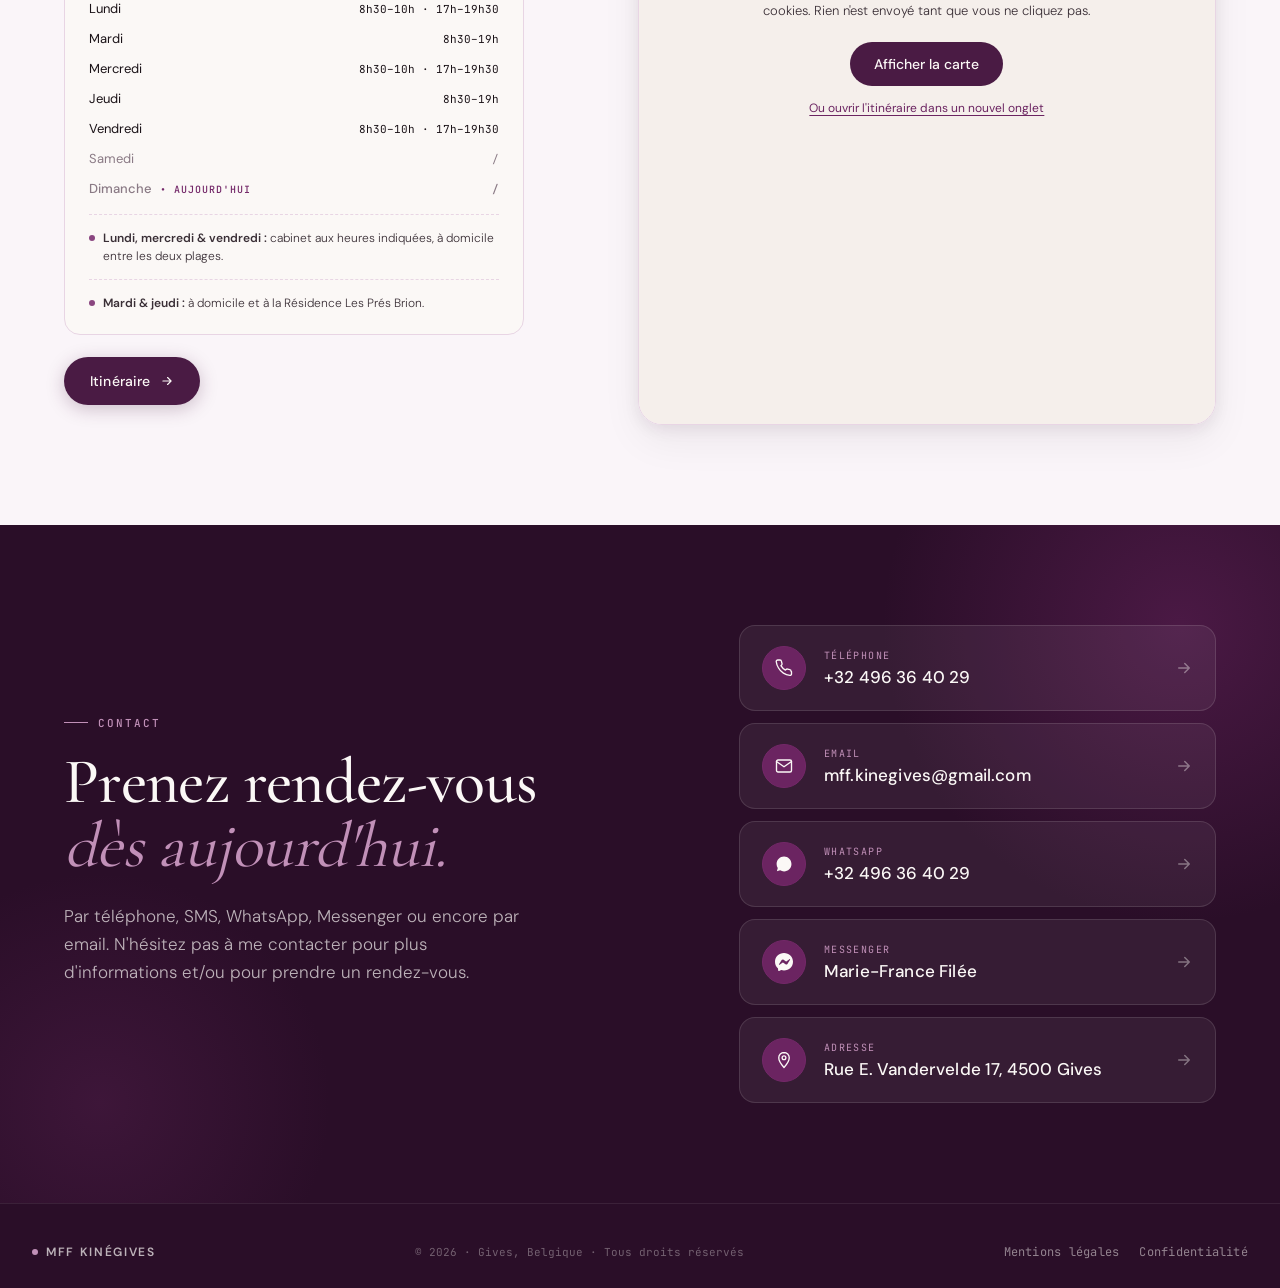
==== commit a5752287: "Mobile: la fleche droite masquait la pastille de la cabine 1 Sur petit ecran, la fleche (bord droit," ====
--- a/index.html
+++ b/index.html
@@ -1721,6 +1721,14 @@
       .gallery-hotspot::before { inset: -5px; border-width: 1.5px; }
       /* Le libellé n'apparaît qu'au survol : inutile au tactile */
       .gallery-hotspot-label { display: none; }
+
+      /* Flèches descendues et réduites : à mi-hauteur elles masquaient la
+         pastille de la cabine 1, collée au bord droit sur petit écran. */
+      .gallery-nav {
+        top: 62%;
+        width: 38px; height: 38px;
+      }
+      .gallery-nav svg { width: 16px; height: 16px; }
     }
     @media (max-width: 430px) {
       .gallery-hotspot {
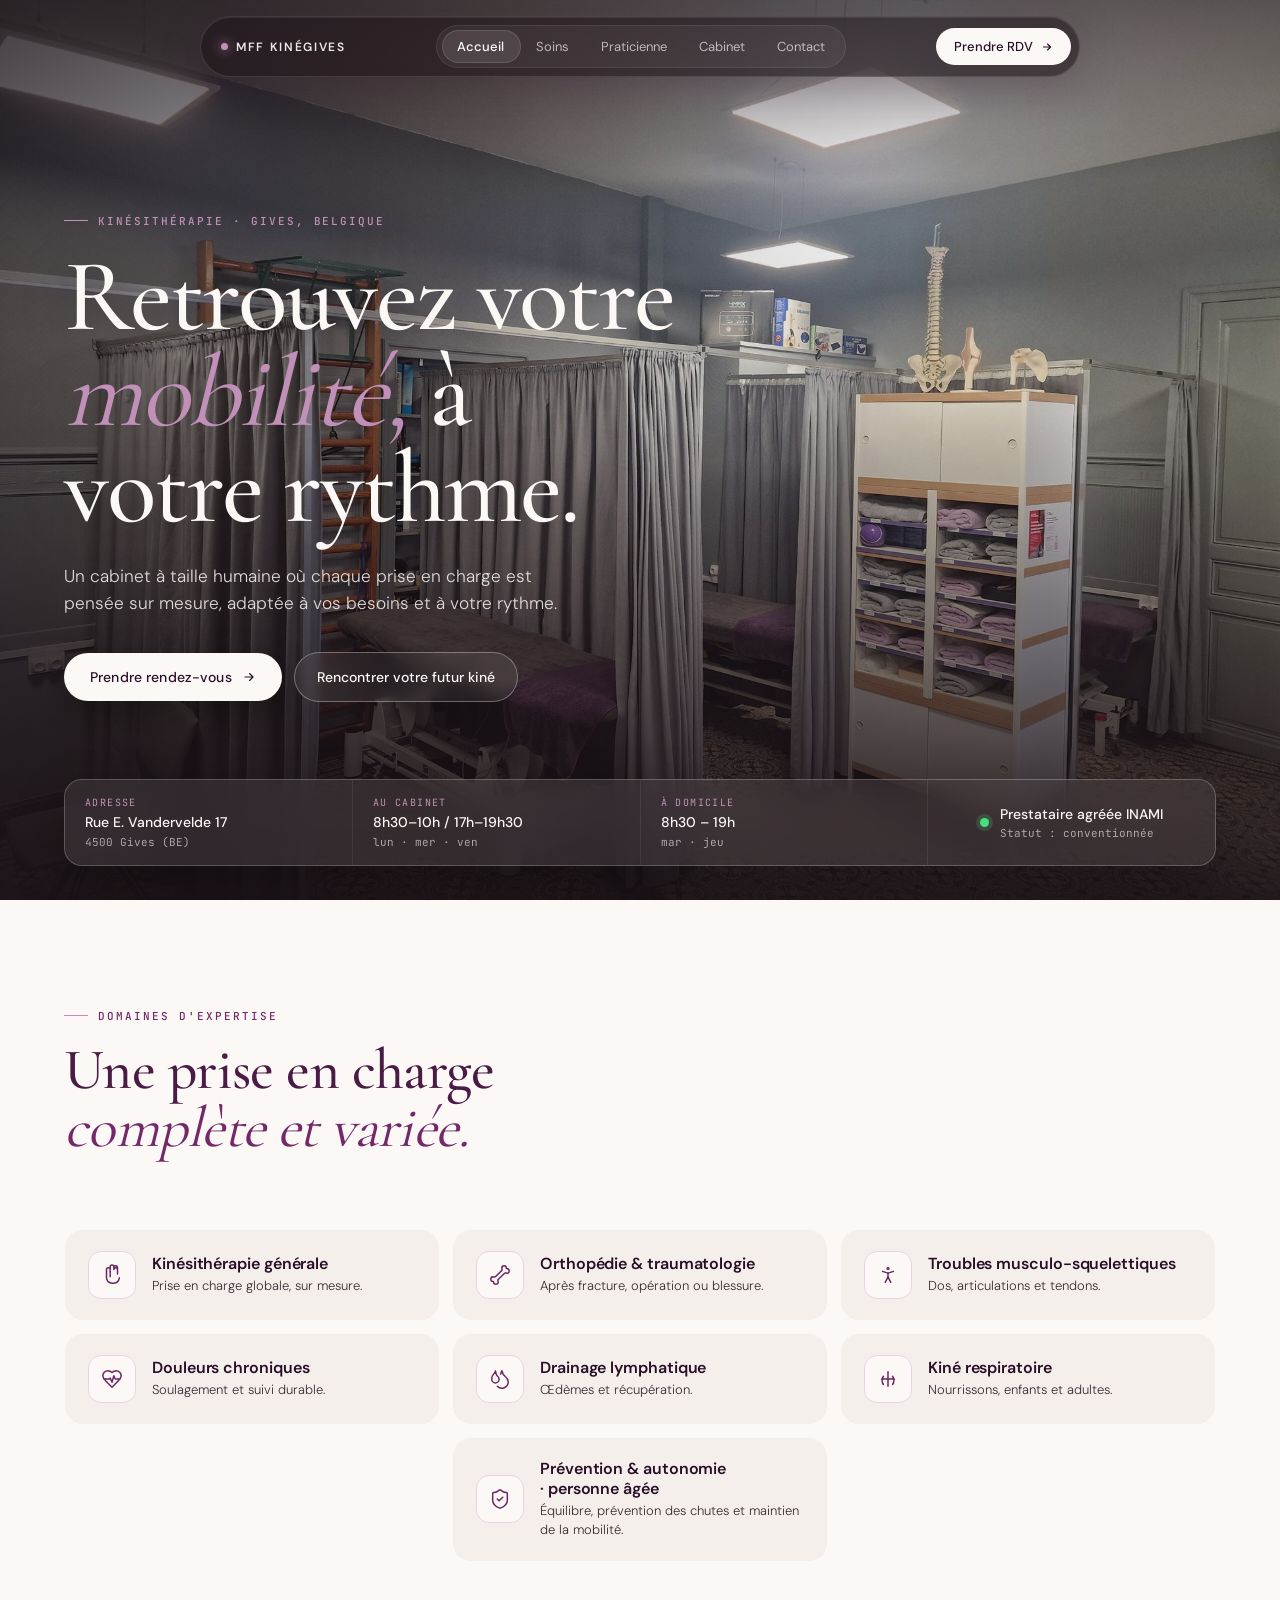
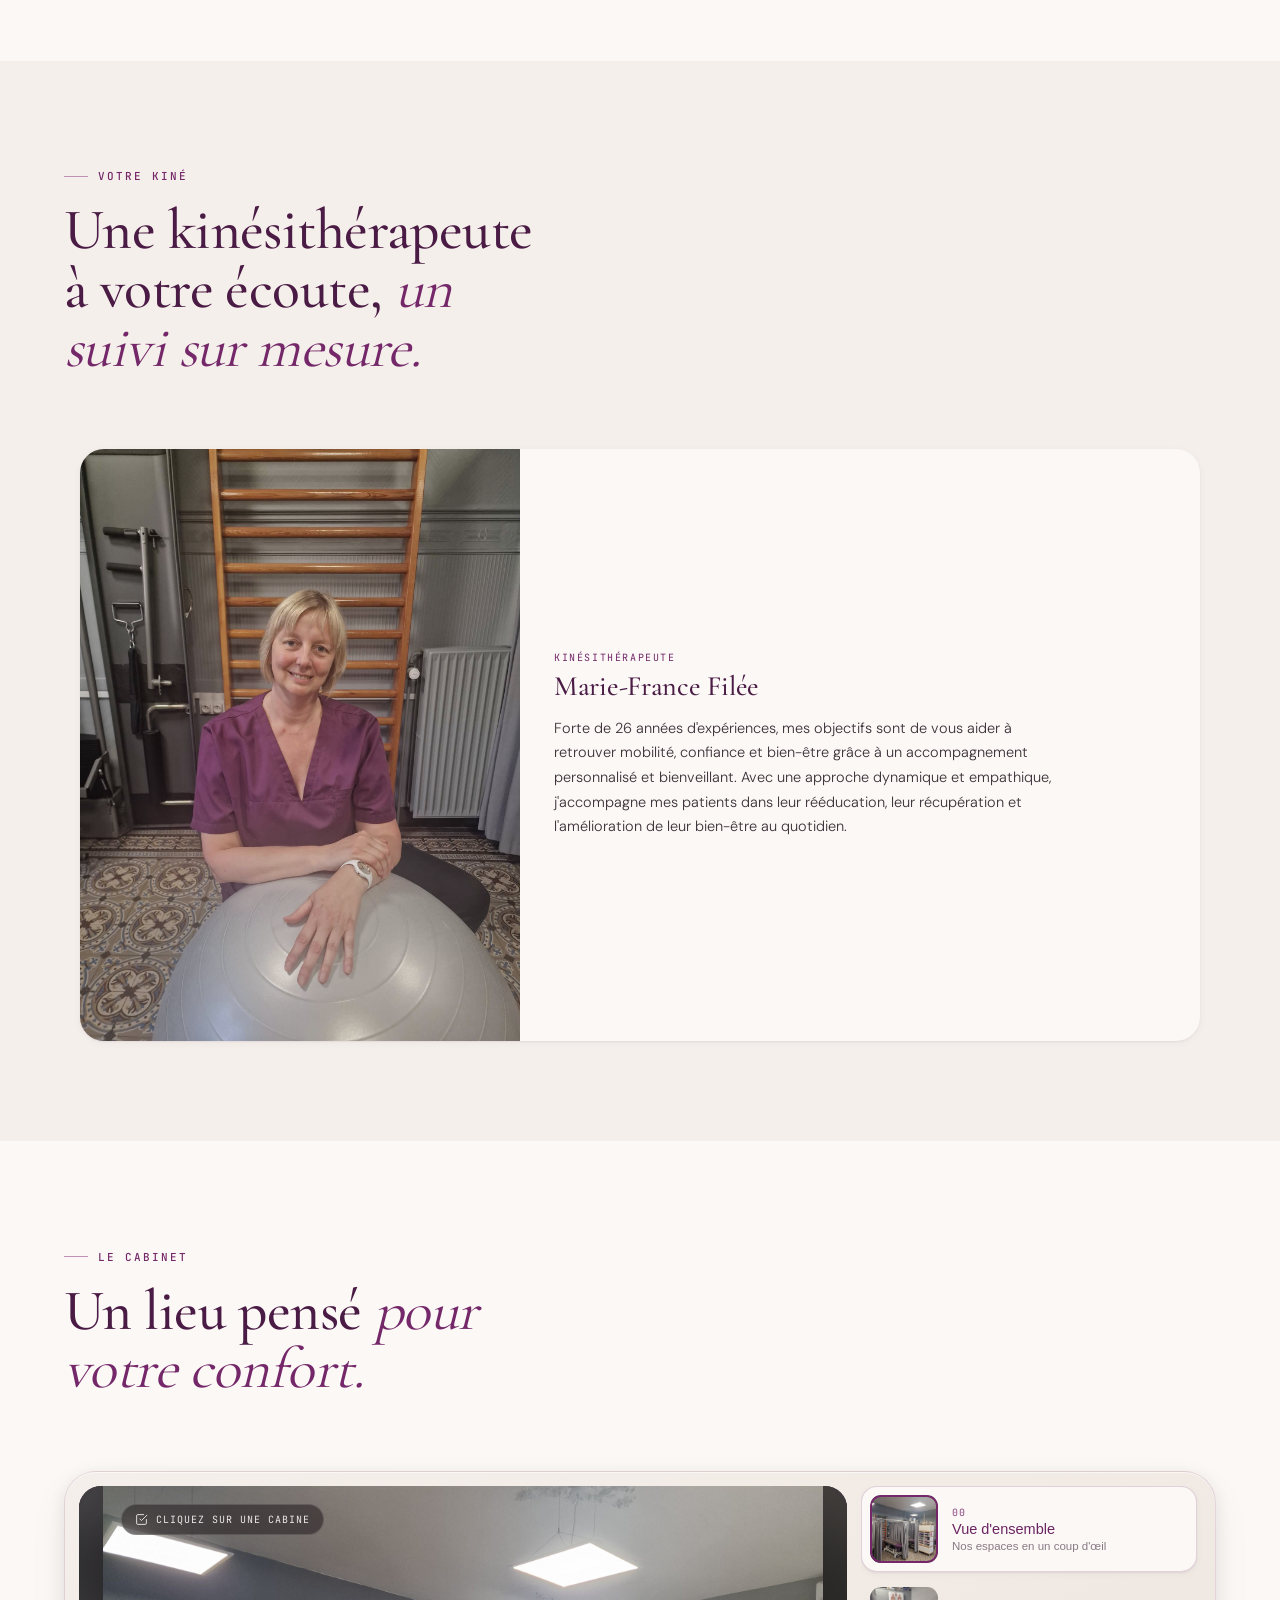
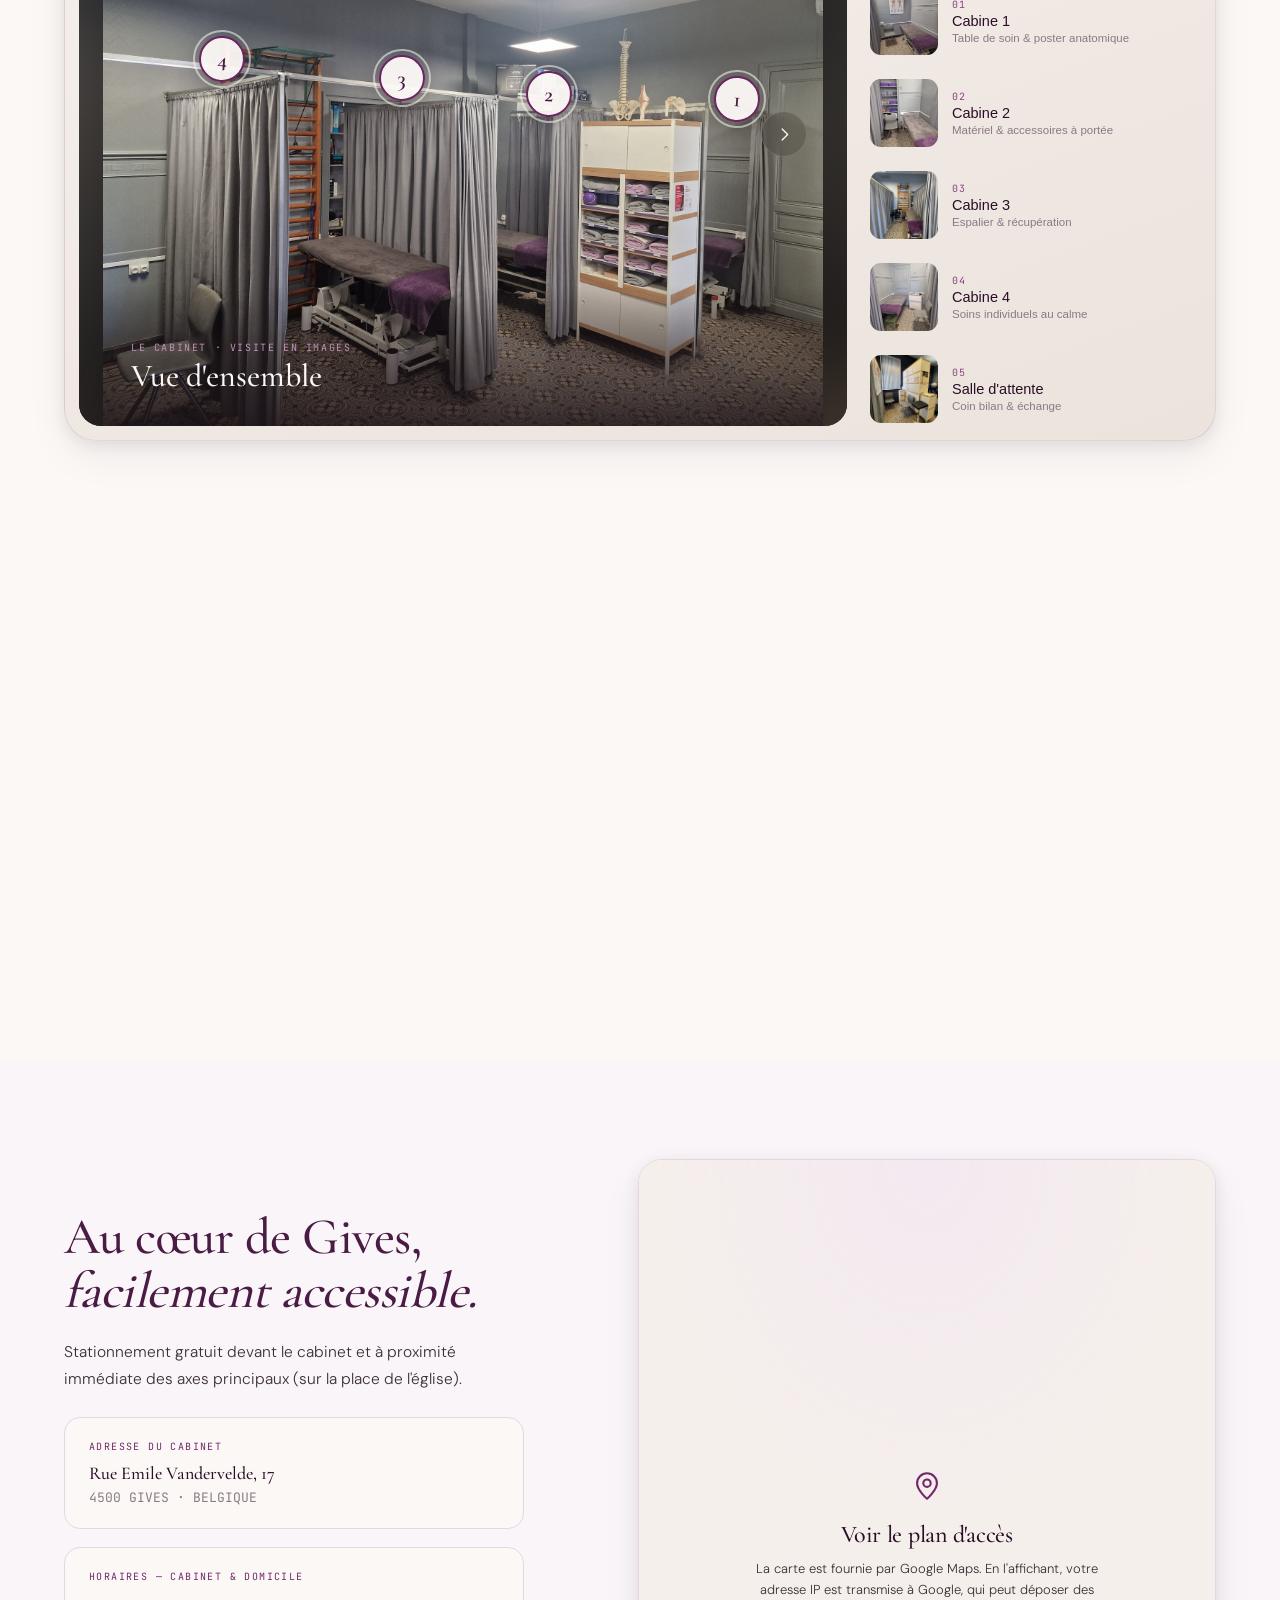
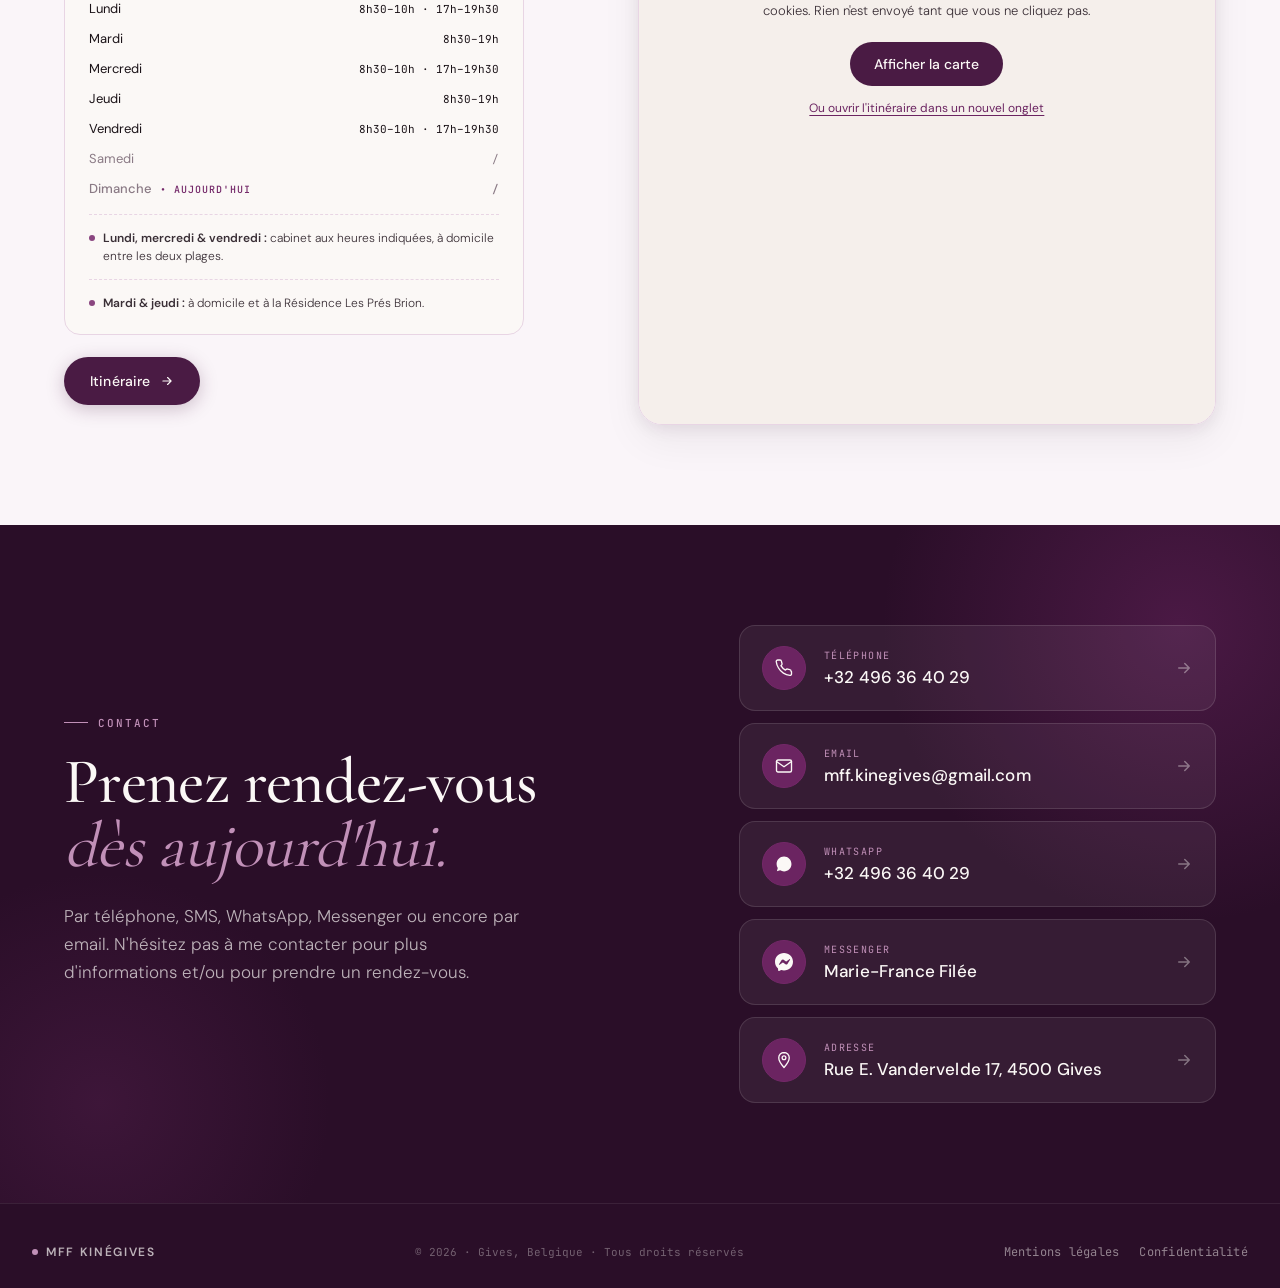
==== commit 5379e403: "Praticienne: retirer "Fondatrice" du role Co-Authored-By: Claude Opus 5 <noreply@anthropic.com>" ====
--- a/index.html
+++ b/index.html
@@ -1987,7 +1987,7 @@
             <img src="photos/MF.jpeg" alt="Portrait de Marie-France Filée, kinésithérapeute" />
           </div>
           <div class="praticien-body">
-            <div class="praticien-role">Kinésithérapeute · Fondatrice</div>
+            <div class="praticien-role">Kinésithérapeute</div>
             <h3>Marie-France Filée</h3>
             <p class="praticien-bio">
               Forte de 26 années d'expériences, mes objectifs sont de vous aider à retrouver mobilité, confiance et bien-être grâce à un accompagnement personnalisé et bienveillant. Avec une approche dynamique et empathique, j'accompagne mes patients dans leur rééducation, leur récupération et l'amélioration de leur bien-être au quotidien.
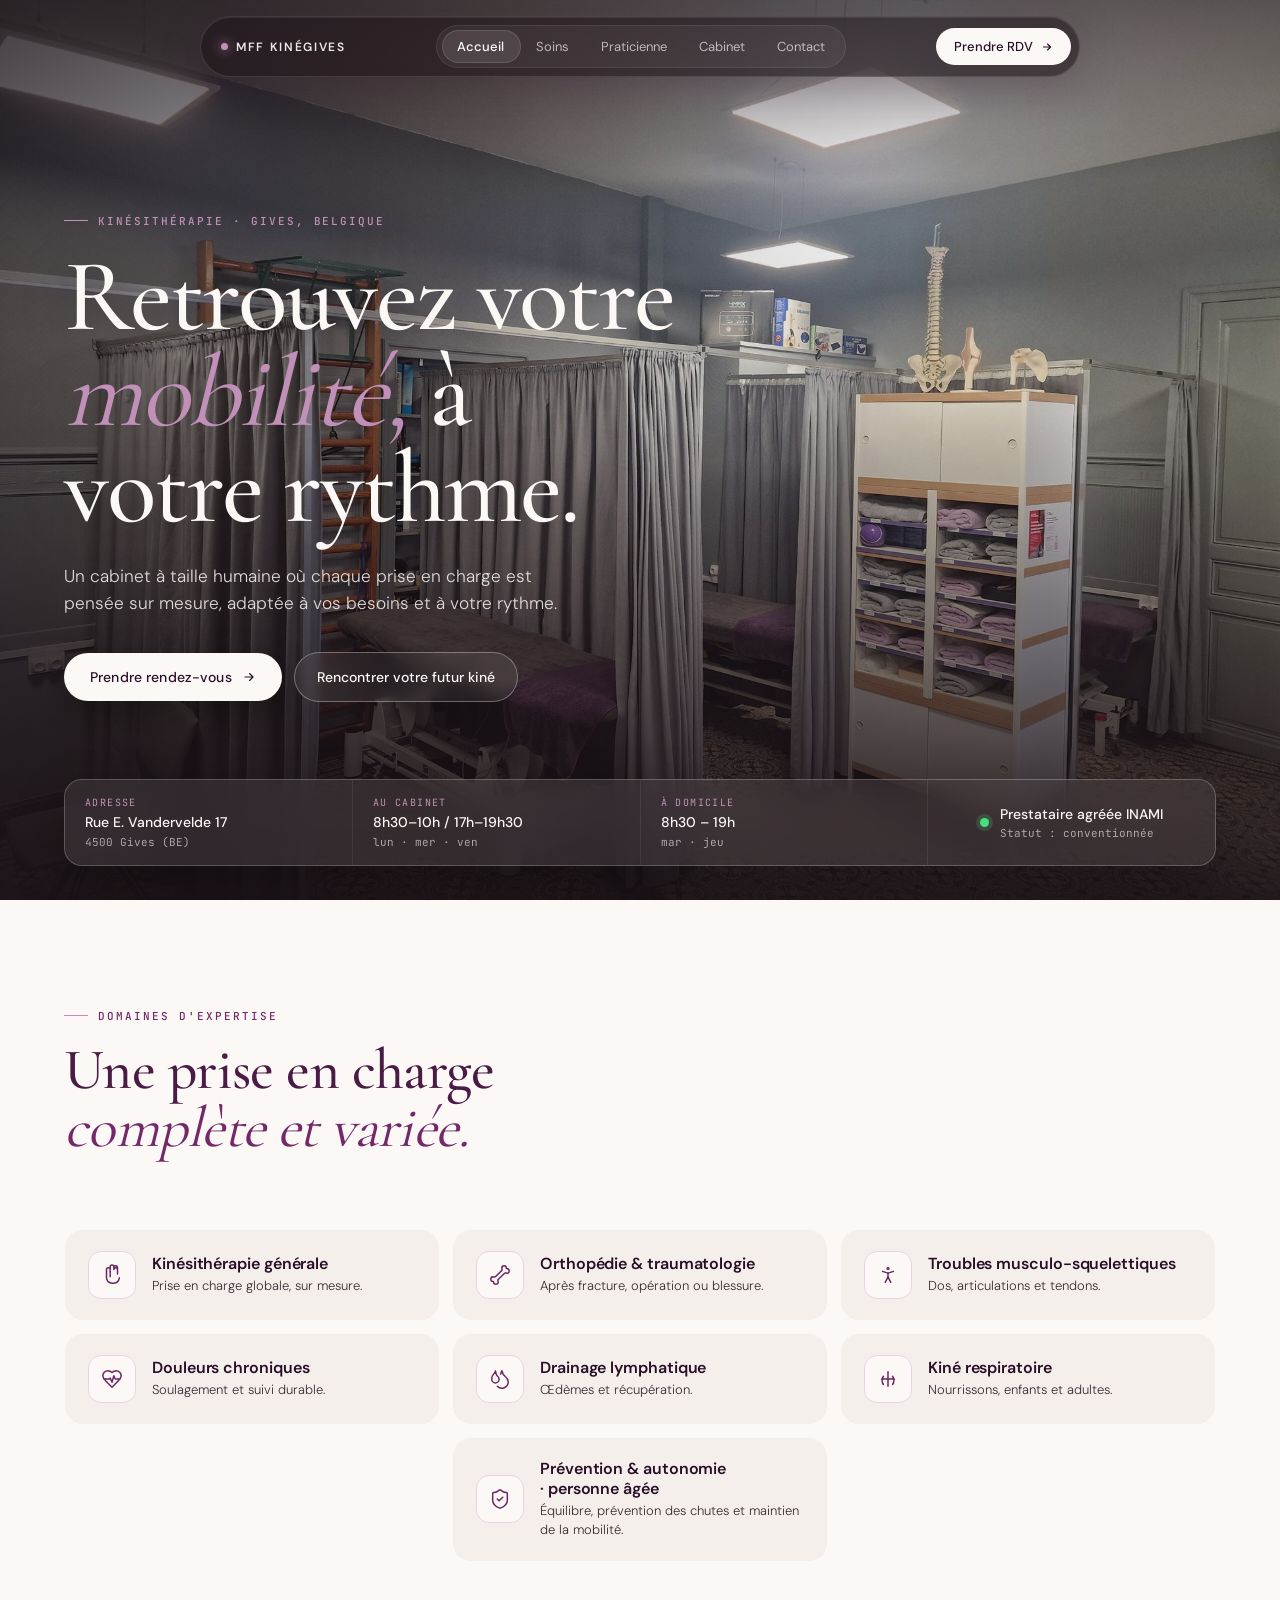
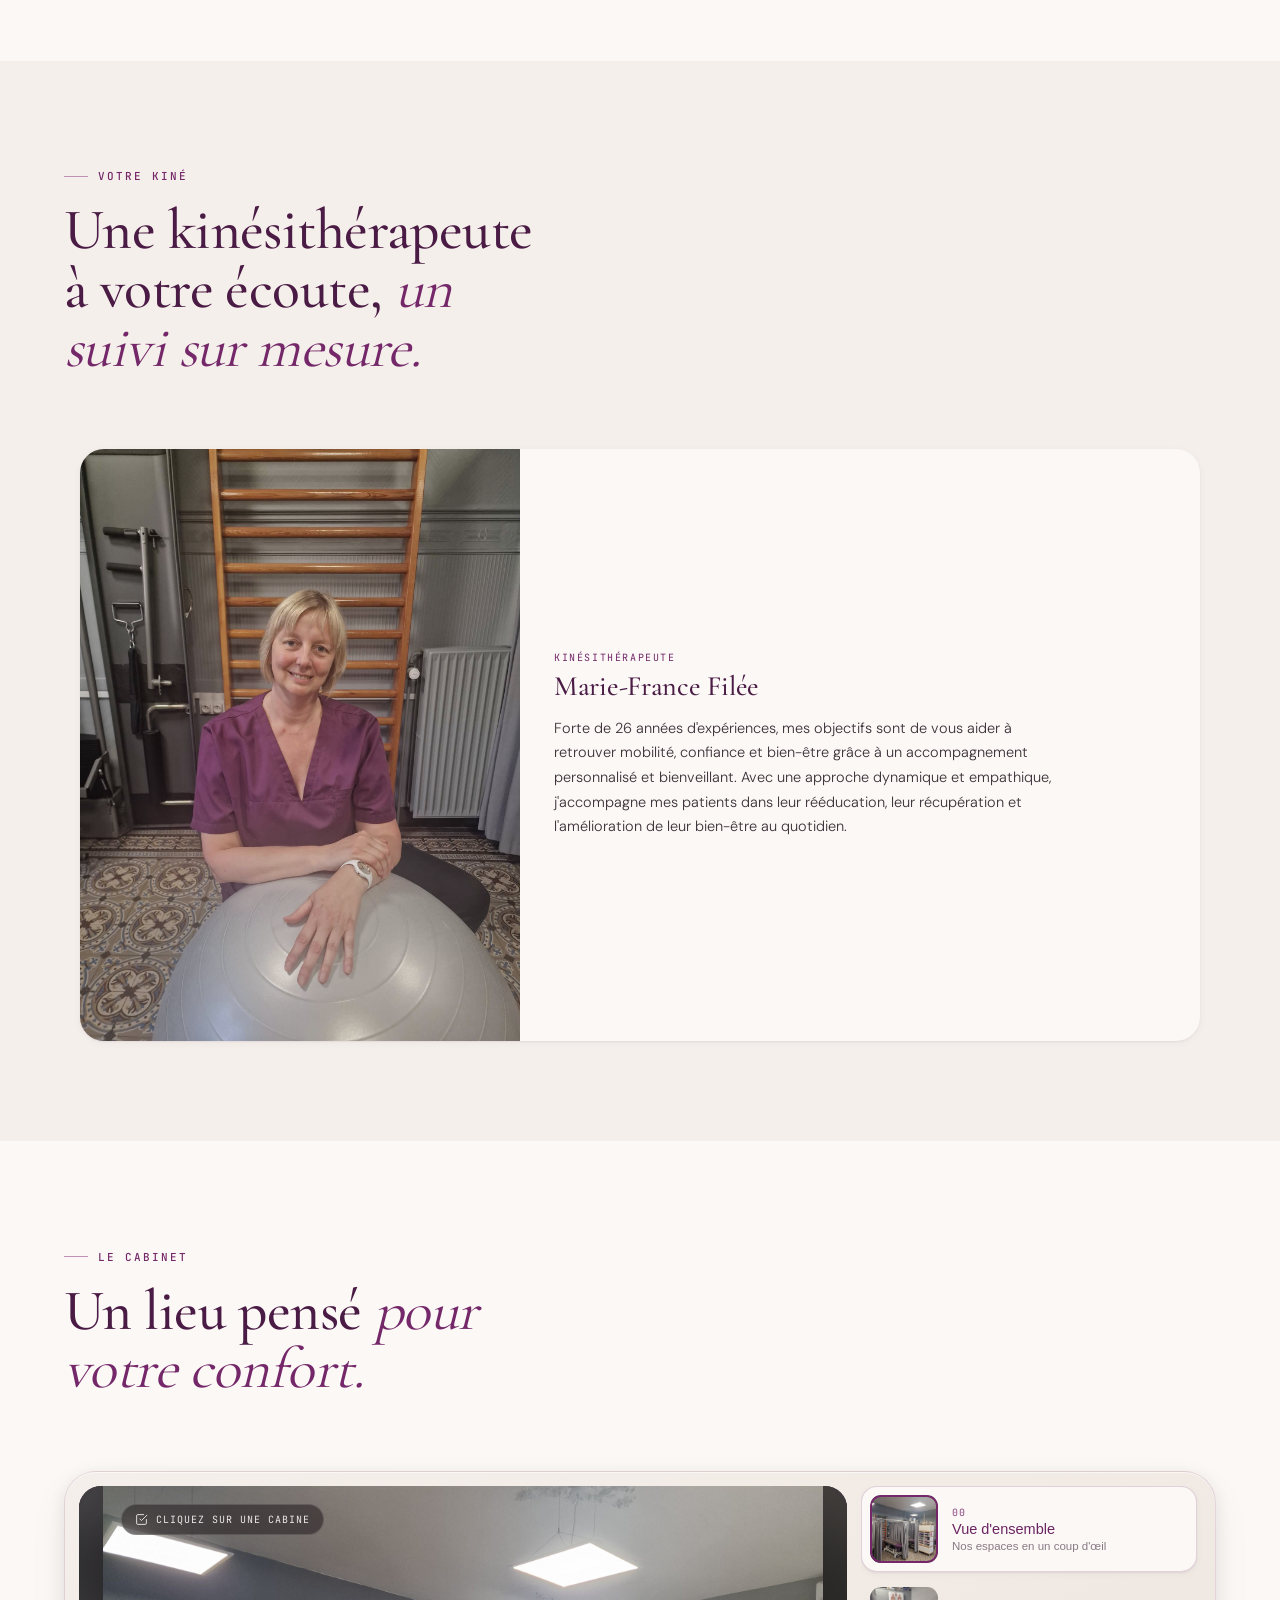
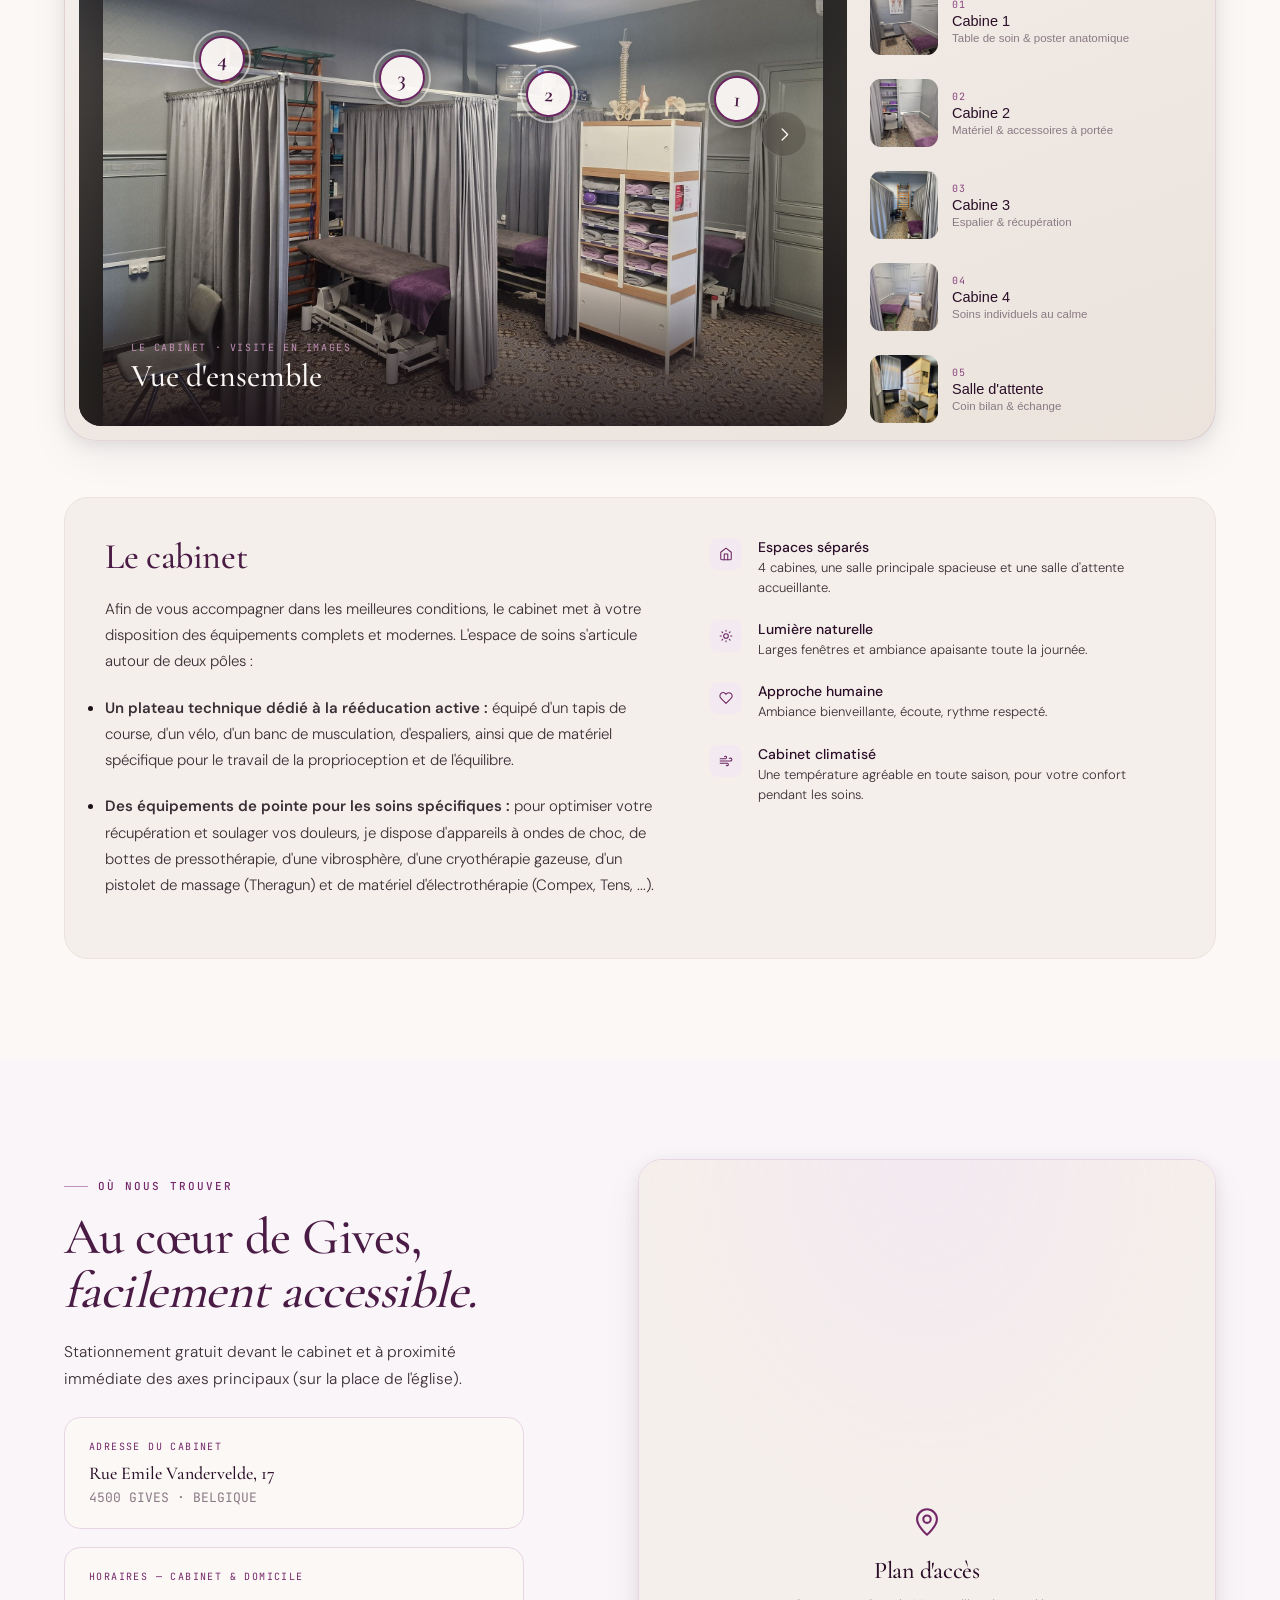
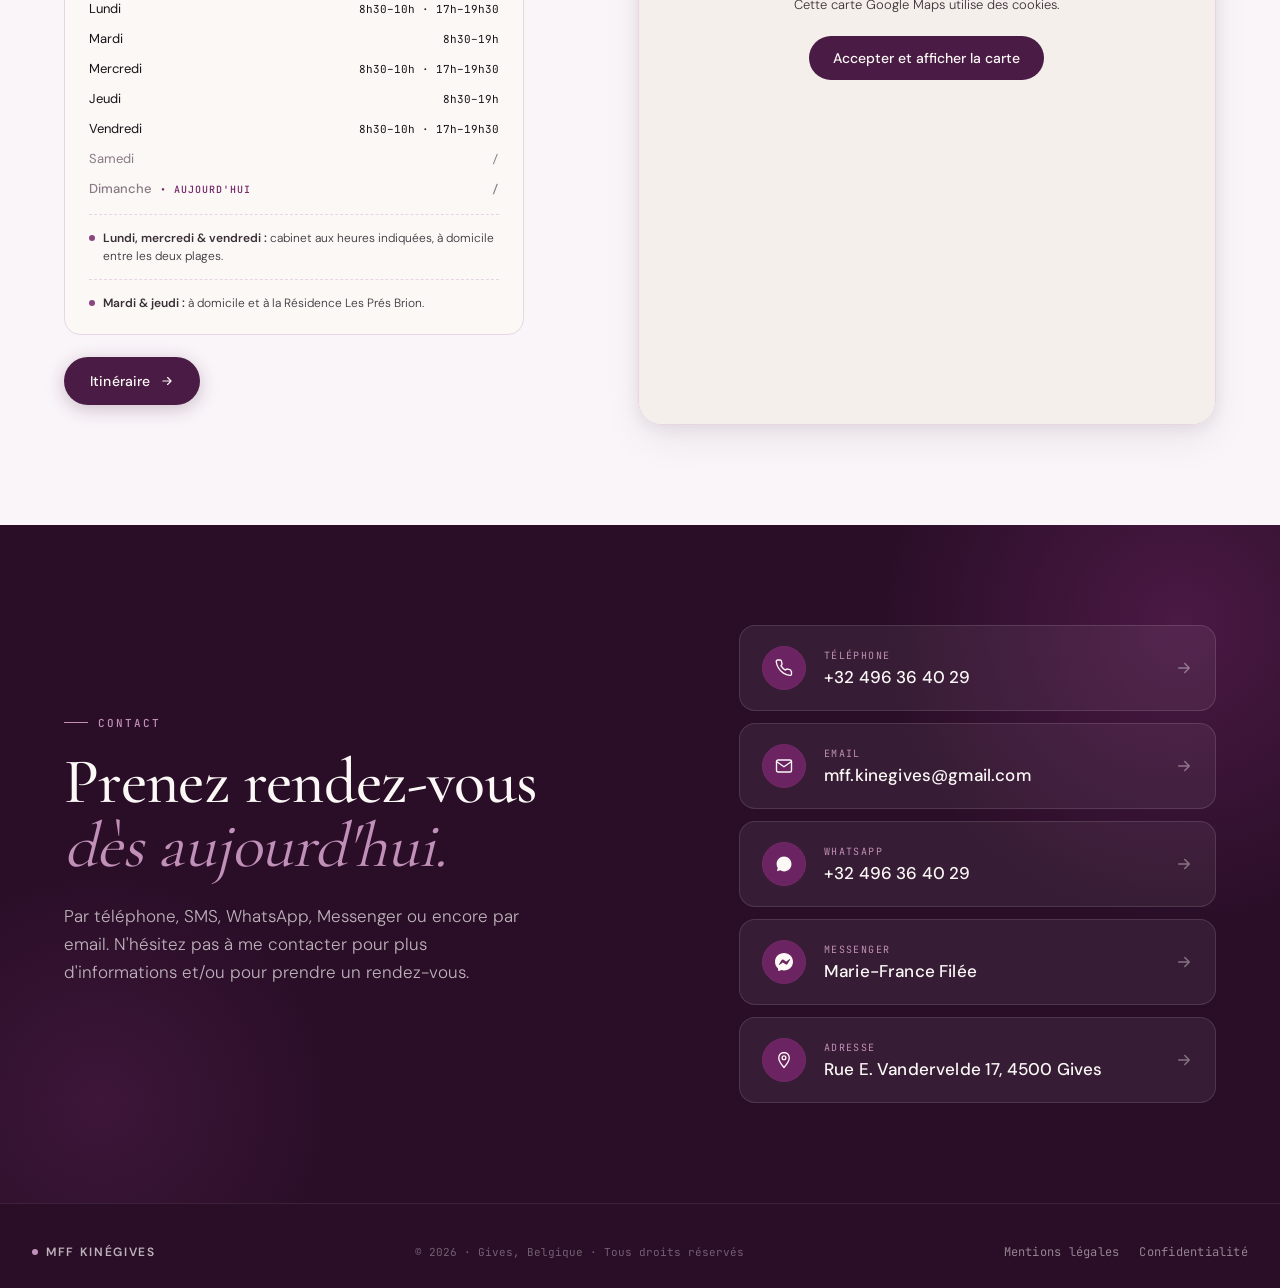
==== commit 5b2a4043: "Google Maps: demander l'accord aussi pour les liens Itineraire + texte simplifie - Sur mobile, le bo" ====
--- a/index.html
+++ b/index.html
@@ -1392,14 +1392,39 @@
     }
     .map-consent-btn:hover { background: var(--plum-900); }
     .map-consent-btn:active { transform: scale(0.97); }
-    .map-consent-alt {
-      display: block;
-      margin-top: 14px;
-      font-size: 12px;
-      color: var(--plum-700);
-      text-decoration: underline;
-      text-underline-offset: 3px;
-    }
+    .maps-dialog {
+      margin: auto;
+      width: min(360px, calc(100% - 40px));
+      border: 1px solid var(--plum-200);
+      border-radius: 20px;
+      padding: 28px 26px 22px;
+      background: var(--ivory);
+      color: var(--ink-soft);
+      text-align: center;
+      box-shadow: var(--shadow-lg);
+    }
+    .maps-dialog::backdrop { background: rgba(26, 18, 23, 0.55); }
+    .maps-dialog h3 {
+      font-family: 'Cormorant Garamond', serif;
+      font-size: 26px;
+      font-weight: 500;
+      color: var(--plum-900);
+      margin-bottom: 8px;
+    }
+    .maps-dialog p { font-size: 14px; margin-bottom: 22px; }
+    .maps-dialog-actions { display: flex; gap: 10px; justify-content: center; }
+    .maps-dialog-no {
+      font-family: 'DM Sans', sans-serif;
+      font-size: 14px;
+      font-weight: 500;
+      color: var(--plum-800);
+      background: transparent;
+      border: 1px solid var(--plum-200);
+      padding: 13px 22px;
+      border-radius: 999px;
+      cursor: pointer;
+    }
+    .maps-dialog-no:hover { background: var(--plum-50); }
     .location-map iframe {
       width: 100%; height: 100%;
       border: 0;
@@ -2228,16 +2253,9 @@
           <div class="map-consent" id="mapConsent">
             <div class="map-consent-inner">
               <svg viewBox="0 0 24 24" fill="none" stroke="currentColor" stroke-width="1.5" stroke-linecap="round" stroke-linejoin="round" aria-hidden="true"><path d="M12 21s-7-6.1-7-11a7 7 0 0 1 14 0c0 4.9-7 11-7 11z"/><circle cx="12" cy="10" r="2.6"/></svg>
-              <h3>Voir le plan d'accès</h3>
-              <p>
-                La carte est fournie par Google Maps. En l'affichant, votre adresse IP est
-                transmise à Google, qui peut déposer des cookies. Rien n'est envoyé tant que
-                vous ne cliquez pas.
-              </p>
-              <button type="button" class="map-consent-btn" id="mapLoad">Afficher la carte</button>
-              <a class="map-consent-alt" href="https://www.google.com/maps/dir/?api=1&destination=Rue+Emile+Vandervelde+17,+4500+Gives,+Belgique" target="_blank" rel="noopener">
-                Ou ouvrir l'itinéraire dans un nouvel onglet
-              </a>
+              <h3>Plan d'accès</h3>
+              <p>Cette carte Google Maps utilise des cookies.</p>
+              <button type="button" class="map-consent-btn" id="mapLoad">Accepter et afficher la carte</button>
             </div>
           </div>
         </div>
@@ -2317,6 +2335,16 @@
   </section>
 
   <!-- FOOTER -->
+  <!-- Confirmation avant d'ouvrir Google Maps (itinéraire) -->
+  <dialog class="maps-dialog" id="mapsDialog" aria-labelledby="mapsDialogTitle">
+    <h3 id="mapsDialogTitle">Ouvrir Google Maps ?</h3>
+    <p>Google Maps utilise des cookies.</p>
+    <div class="maps-dialog-actions">
+      <button type="button" class="maps-dialog-no" id="mapsDialogNo">Refuser</button>
+      <button type="button" class="map-consent-btn" id="mapsDialogYes">Accepter</button>
+    </div>
+  </dialog>
+
   <footer>
     <div class="footer-inner">
       <div class="footer-logo"><span class="footer-logo-dot"></span>MFF KINÉGIVES</div>
@@ -2623,13 +2651,18 @@
       booting = false;
     })();
 
-    // ───────── CARTE : chargement uniquement sur action du visiteur ─────────
+    // ───────── GOOGLE MAPS : rien n'est chargé ni ouvert sans l'accord du visiteur ─────────
+    // L'accord vaut pour la visite en cours uniquement (rien n'est mémorisé).
     (function initMapConsent() {
-      const btn  = document.getElementById('mapLoad');
-      const zone = document.getElementById('mapZone');
-      const veil = document.getElementById('mapConsent');
-      if (!btn || !zone || !veil) return;
-      btn.addEventListener('click', () => {
+      const btn    = document.getElementById('mapLoad');
+      const zone   = document.getElementById('mapZone');
+      const veil   = document.getElementById('mapConsent');
+      const dialog = document.getElementById('mapsDialog');
+      let accepted = false;
+      let pendingUrl = null;
+
+      function loadMap() {
+        if (!zone || !veil || !veil.isConnected) return;
         const f = document.createElement('iframe');
         f.src = 'https://maps.google.com/maps?q=Rue+Emile+Vandervelde+17,+4500+Gives,+Belgique&z=15&output=embed';
         f.title = 'Localisation MFF Kinégives';
@@ -2638,7 +2671,33 @@
         f.allowFullscreen = true;
         zone.appendChild(f);
         veil.remove();
+      }
+
+      if (btn) btn.addEventListener('click', () => { accepted = true; loadMap(); });
+
+      // Liens « Itinéraire » : demander l'accord avant d'ouvrir Google Maps
+      document.querySelectorAll('a[href*="google.com/maps"]').forEach(a => {
+        a.addEventListener('click', e => {
+          if (accepted || !dialog || typeof dialog.showModal !== 'function') return;
+          e.preventDefault();
+          pendingUrl = a.href;
+          dialog.showModal();
+        });
       });
+
+      if (dialog) {
+        document.getElementById('mapsDialogYes').addEventListener('click', () => {
+          accepted = true;
+          dialog.close();
+          loadMap();
+          if (pendingUrl) window.open(pendingUrl, '_blank', 'noopener');
+          pendingUrl = null;
+        });
+        document.getElementById('mapsDialogNo').addEventListener('click', () => {
+          pendingUrl = null;
+          dialog.close();
+        });
+      }
     })();
   </script>
 </body>
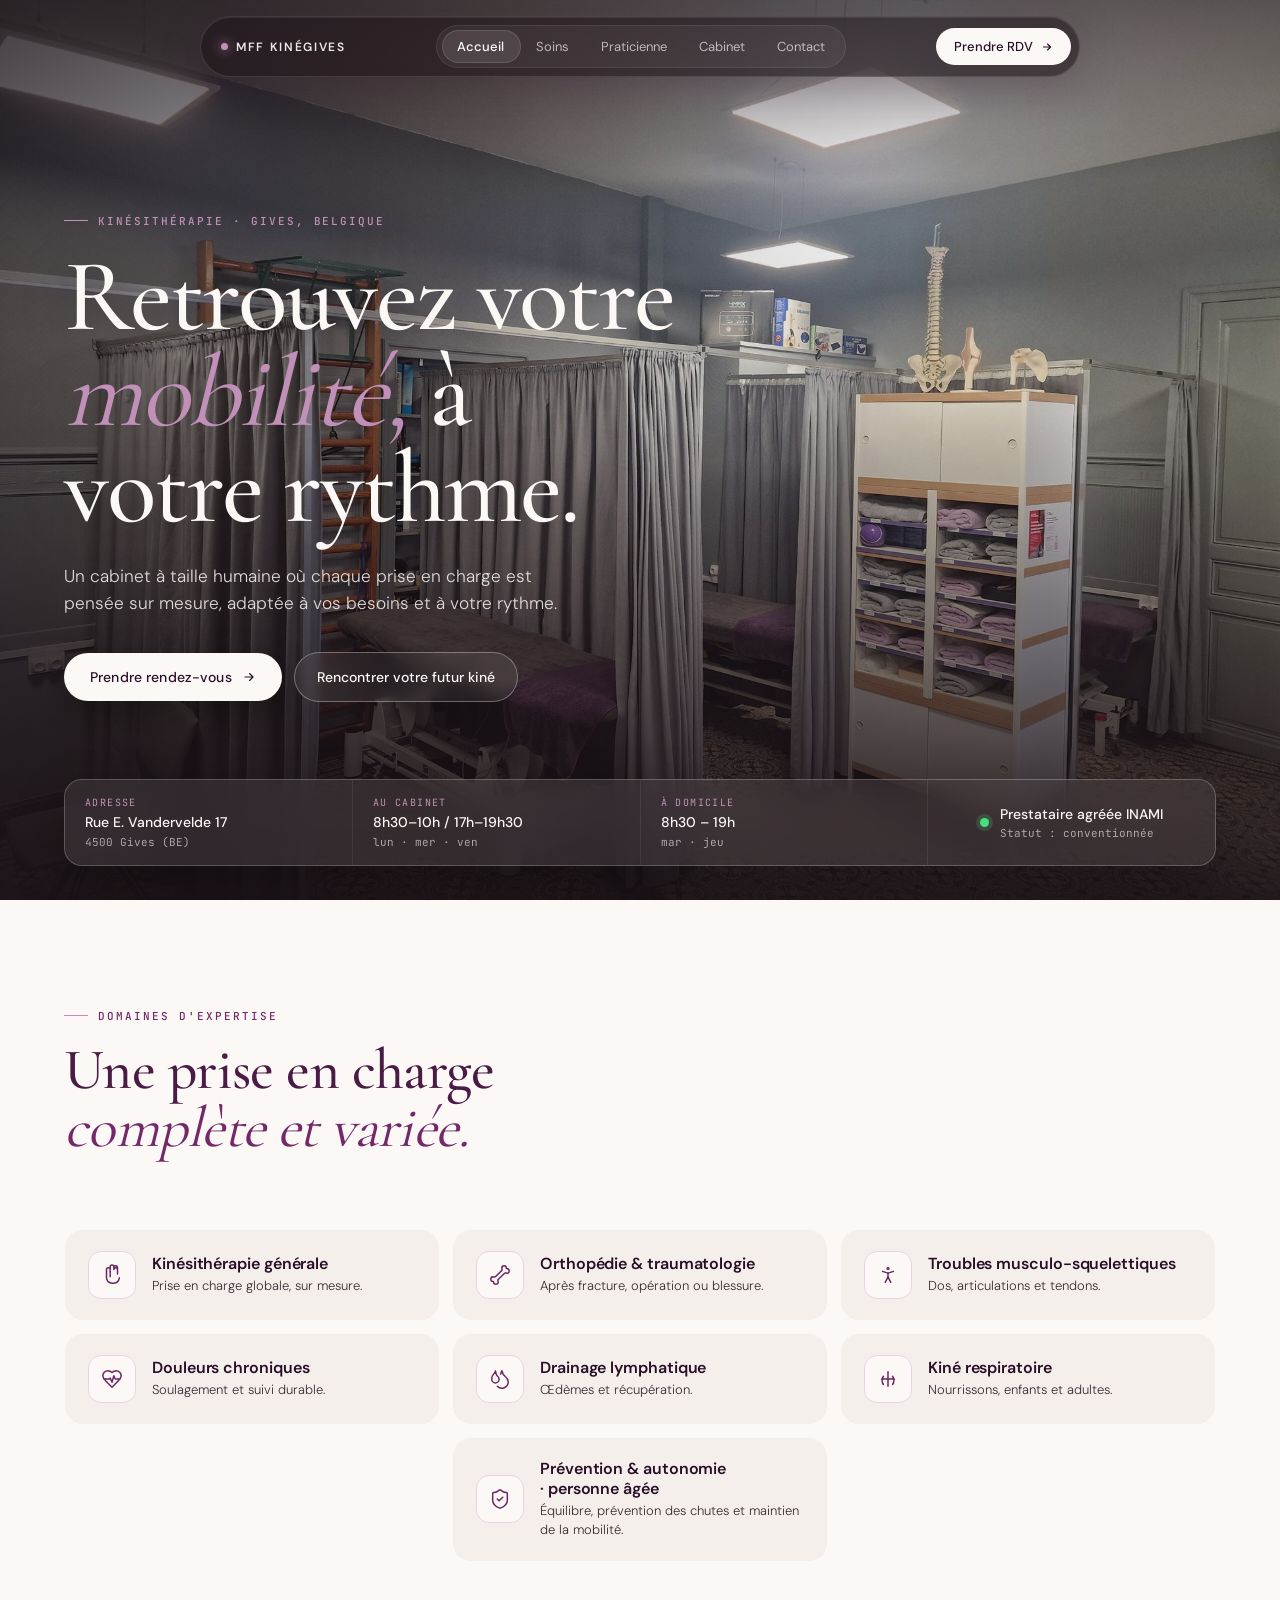
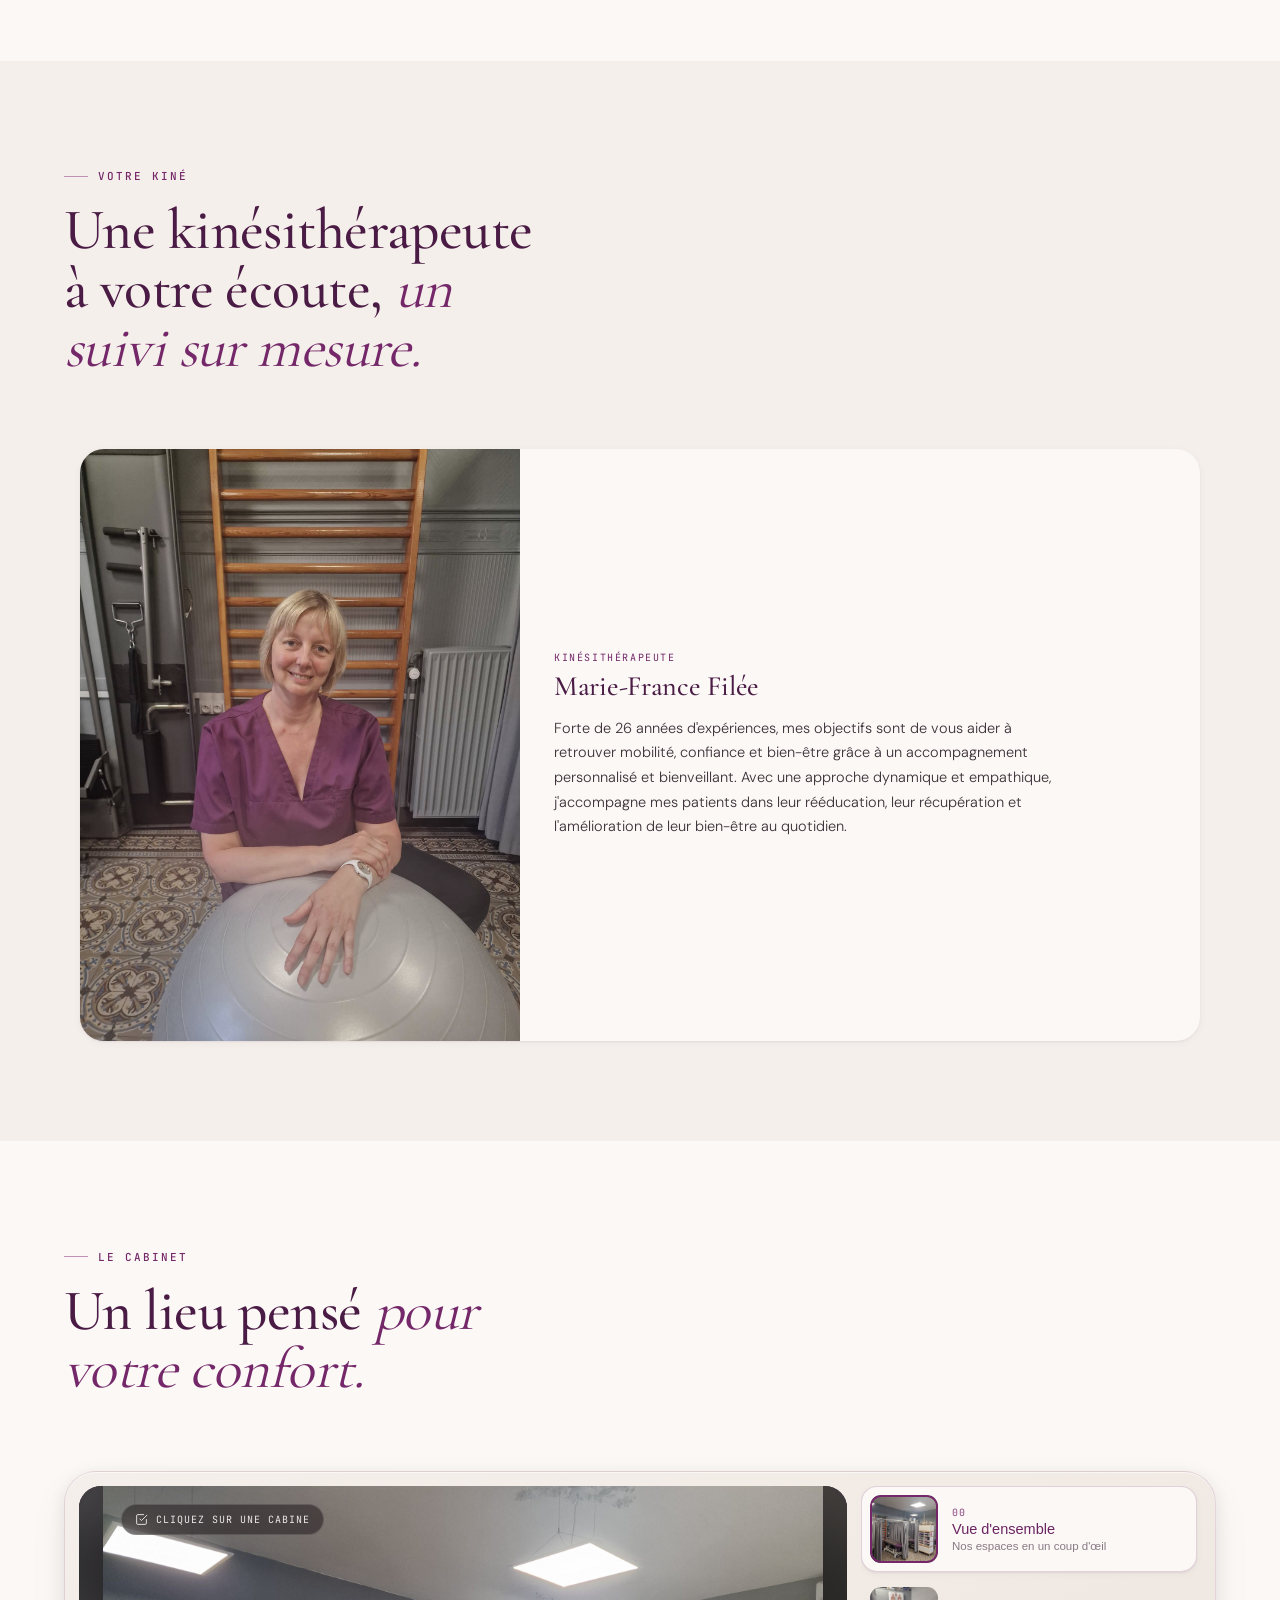
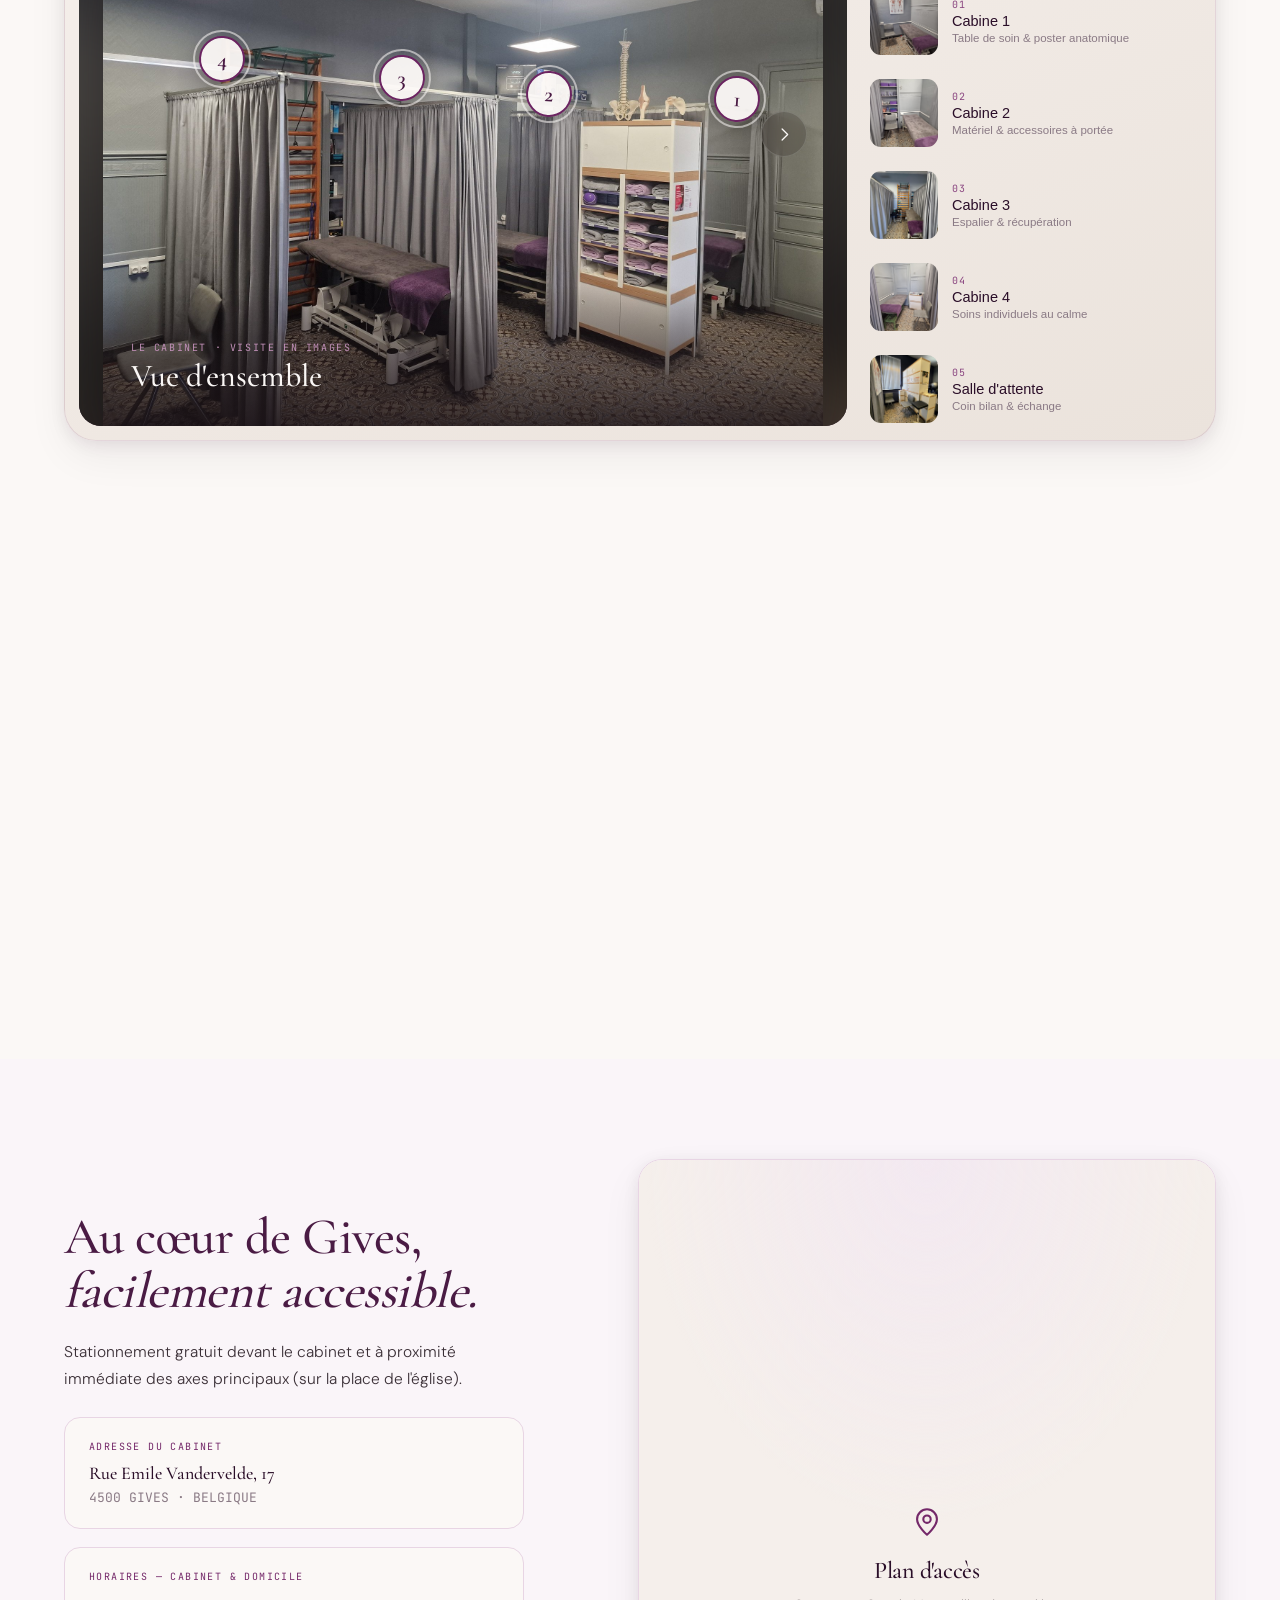
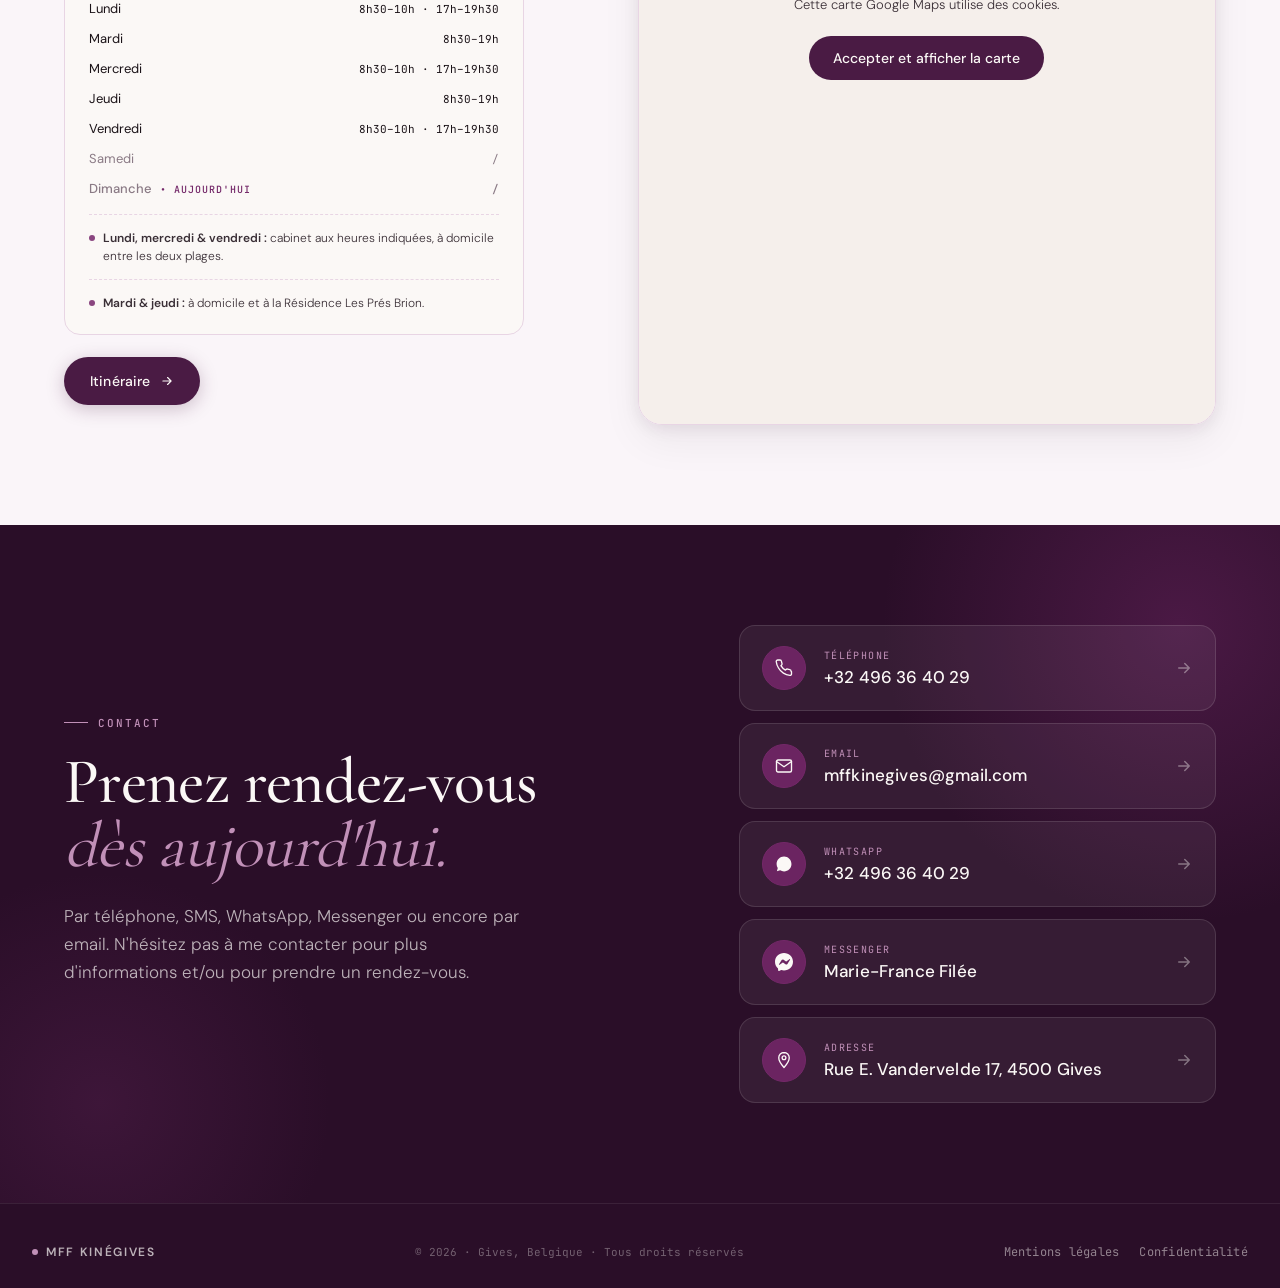
==== commit 4d543db2: "Contact: adresse e-mail mffkinegives@gmail.com (sans point) partout Co-Authored-By: Claude Opus 5 <n" ====
--- a/index.html
+++ b/index.html
@@ -2287,13 +2287,13 @@
           <svg class="rdv-contact-arrow" viewBox="0 0 24 24" fill="none" stroke="currentColor" stroke-width="2" stroke-linecap="round" stroke-linejoin="round"><path d="M5 12h14M13 6l6 6-6 6"/></svg>
         </a>
 
-        <a href="mailto:mff.kinegives@gmail.com" class="rdv-contact reveal reveal-delay-2">
+        <a href="mailto:mffkinegives@gmail.com" class="rdv-contact reveal reveal-delay-2">
           <div class="rdv-contact-ico">
             <svg viewBox="0 0 24 24"><path d="M4 4h16c1.1 0 2 .9 2 2v12c0 1.1-.9 2-2 2H4c-1.1 0-2-.9-2-2V6c0-1.1.9-2 2-2z"/><polyline points="22,6 12,13 2,6"/></svg>
           </div>
           <div>
             <div class="rdv-contact-label">Email</div>
-            <div class="rdv-contact-value">mff.kinegives@gmail.com</div>
+            <div class="rdv-contact-value">mffkinegives@gmail.com</div>
           </div>
           <svg class="rdv-contact-arrow" viewBox="0 0 24 24" fill="none" stroke="currentColor" stroke-width="2" stroke-linecap="round" stroke-linejoin="round"><path d="M5 12h14M13 6l6 6-6 6"/></svg>
         </a>
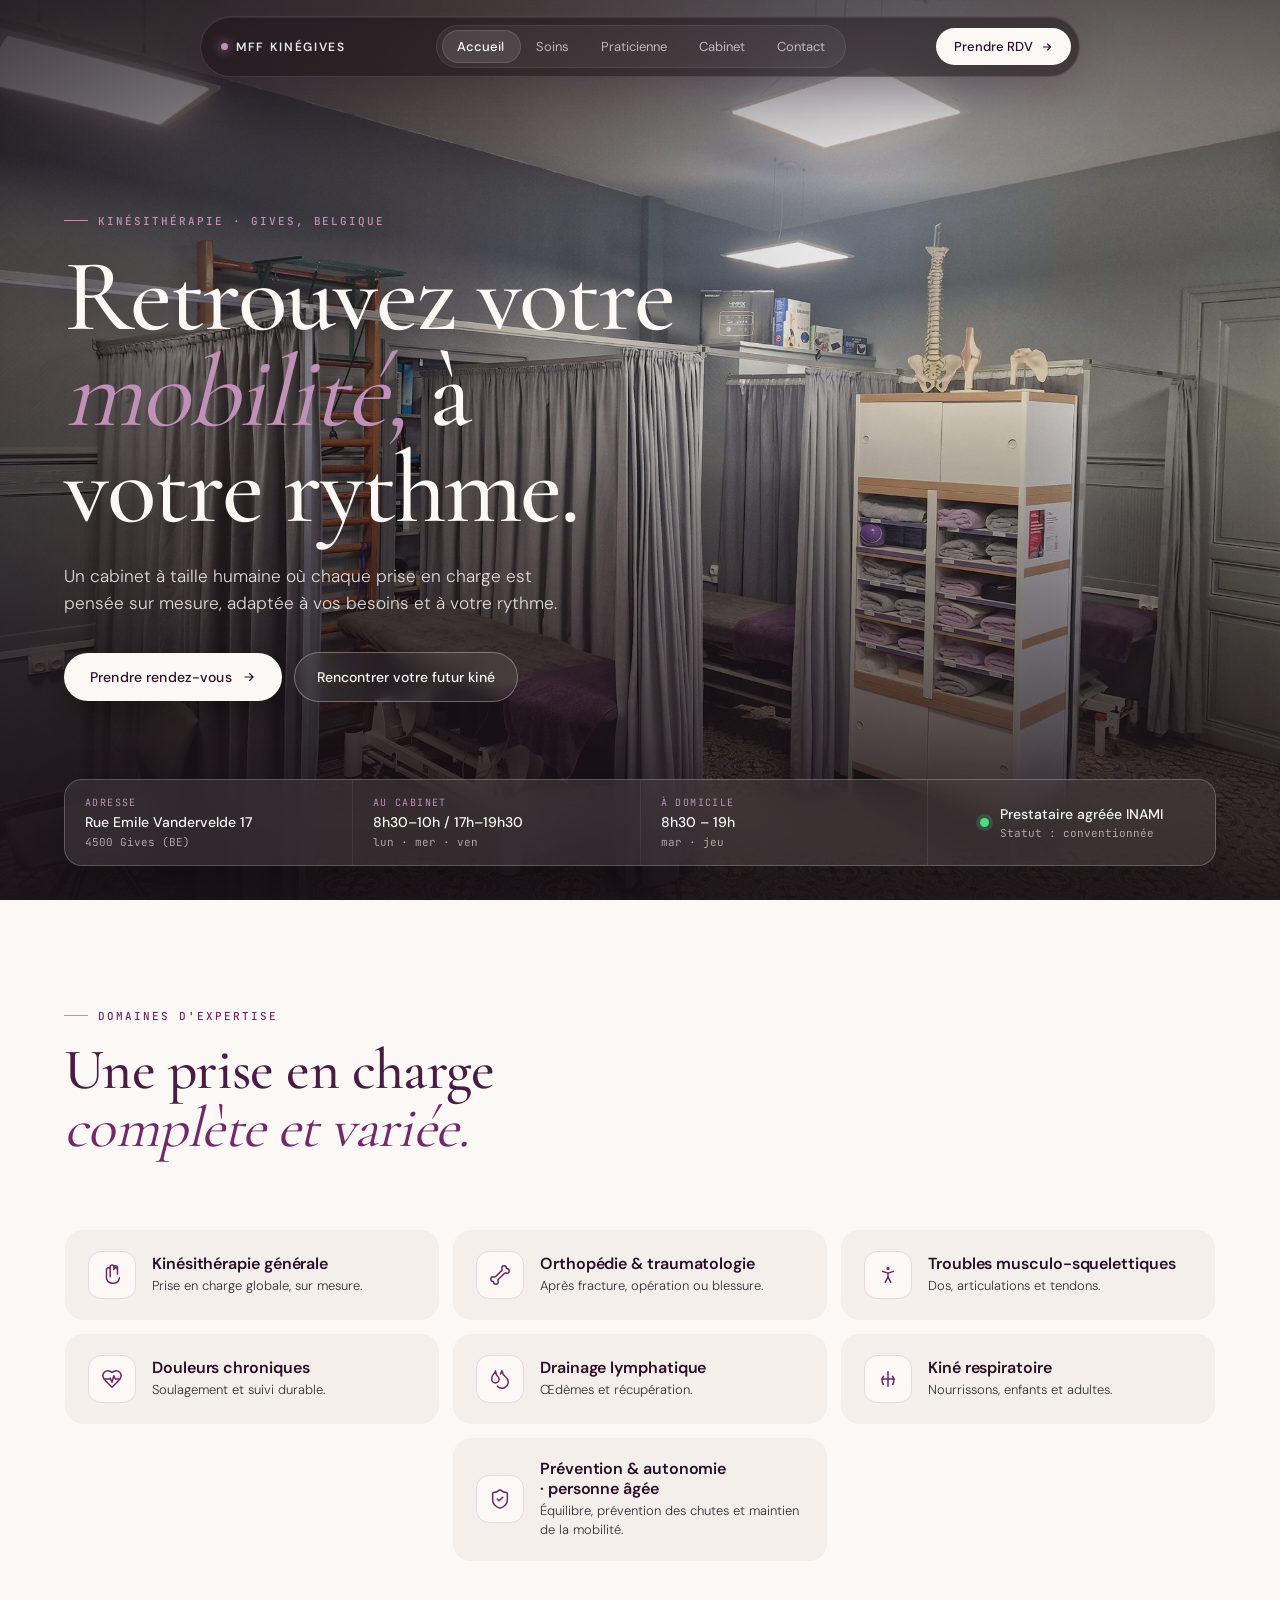
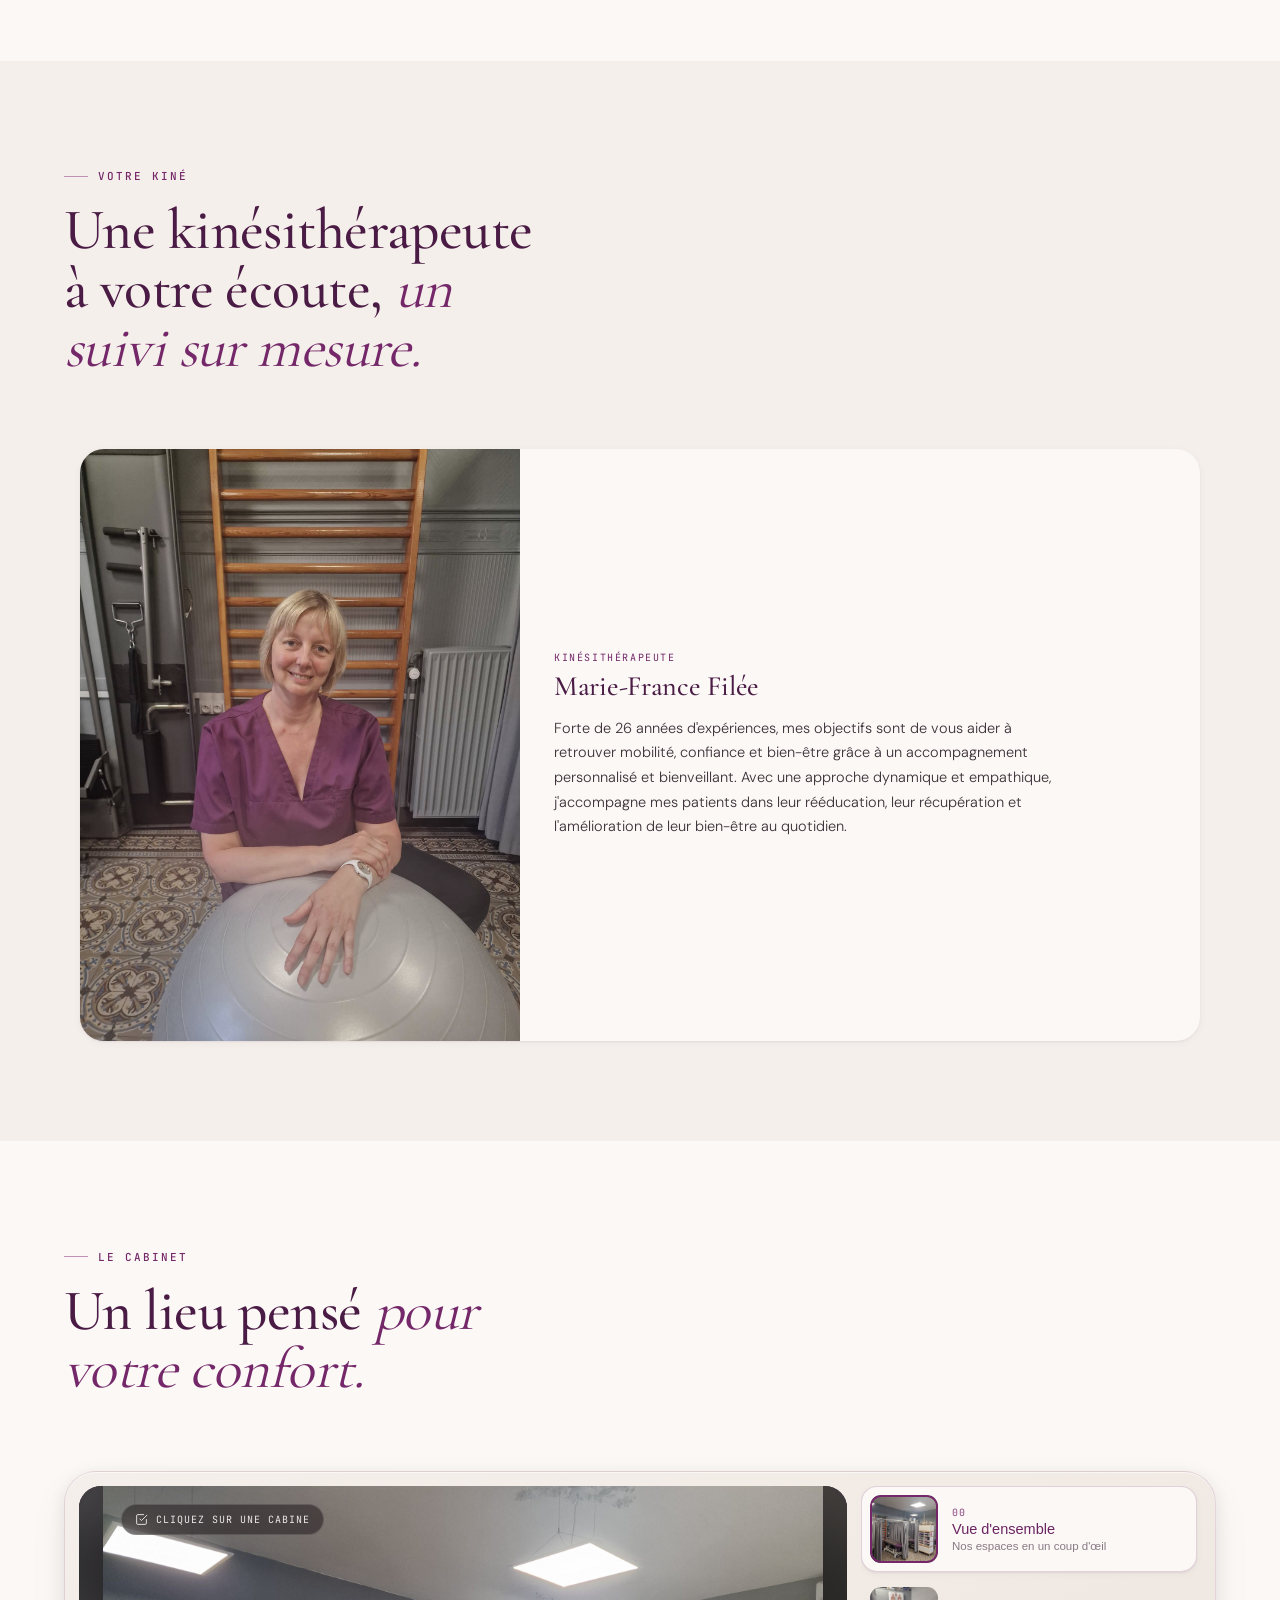
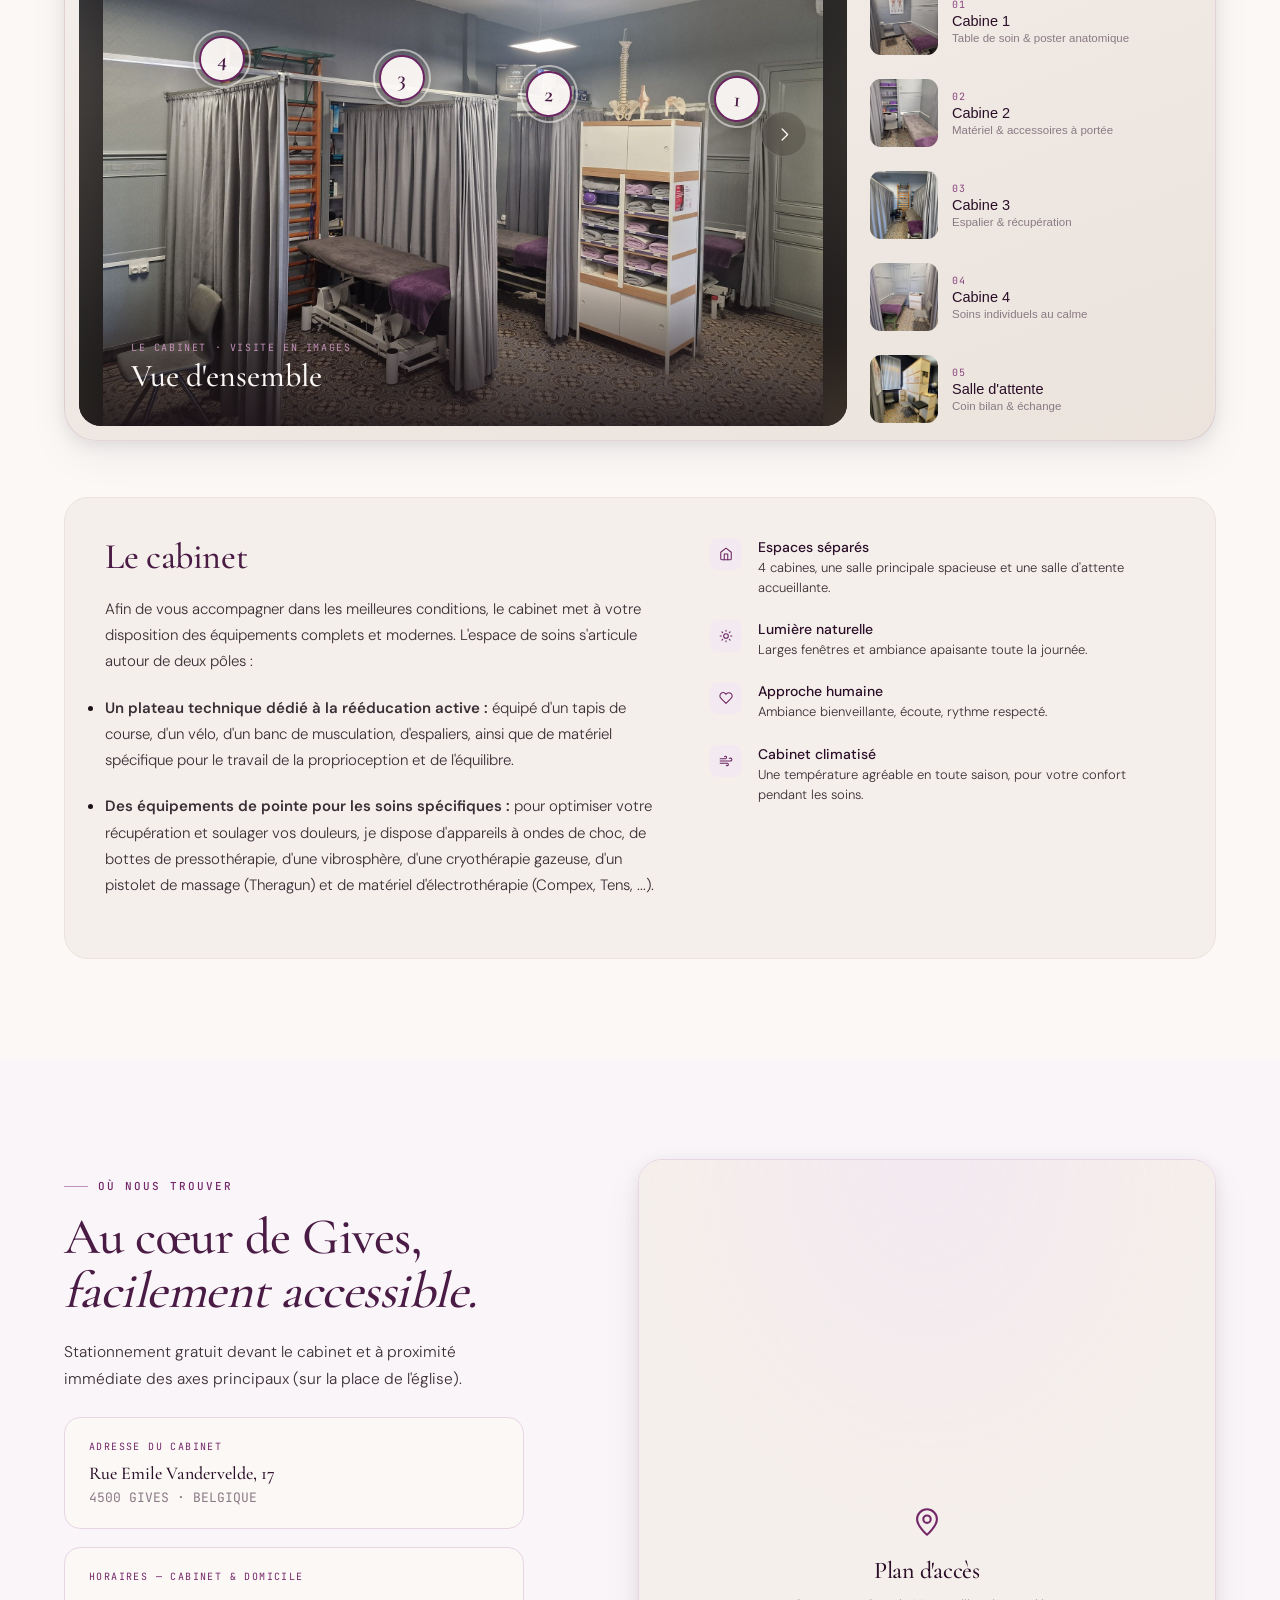
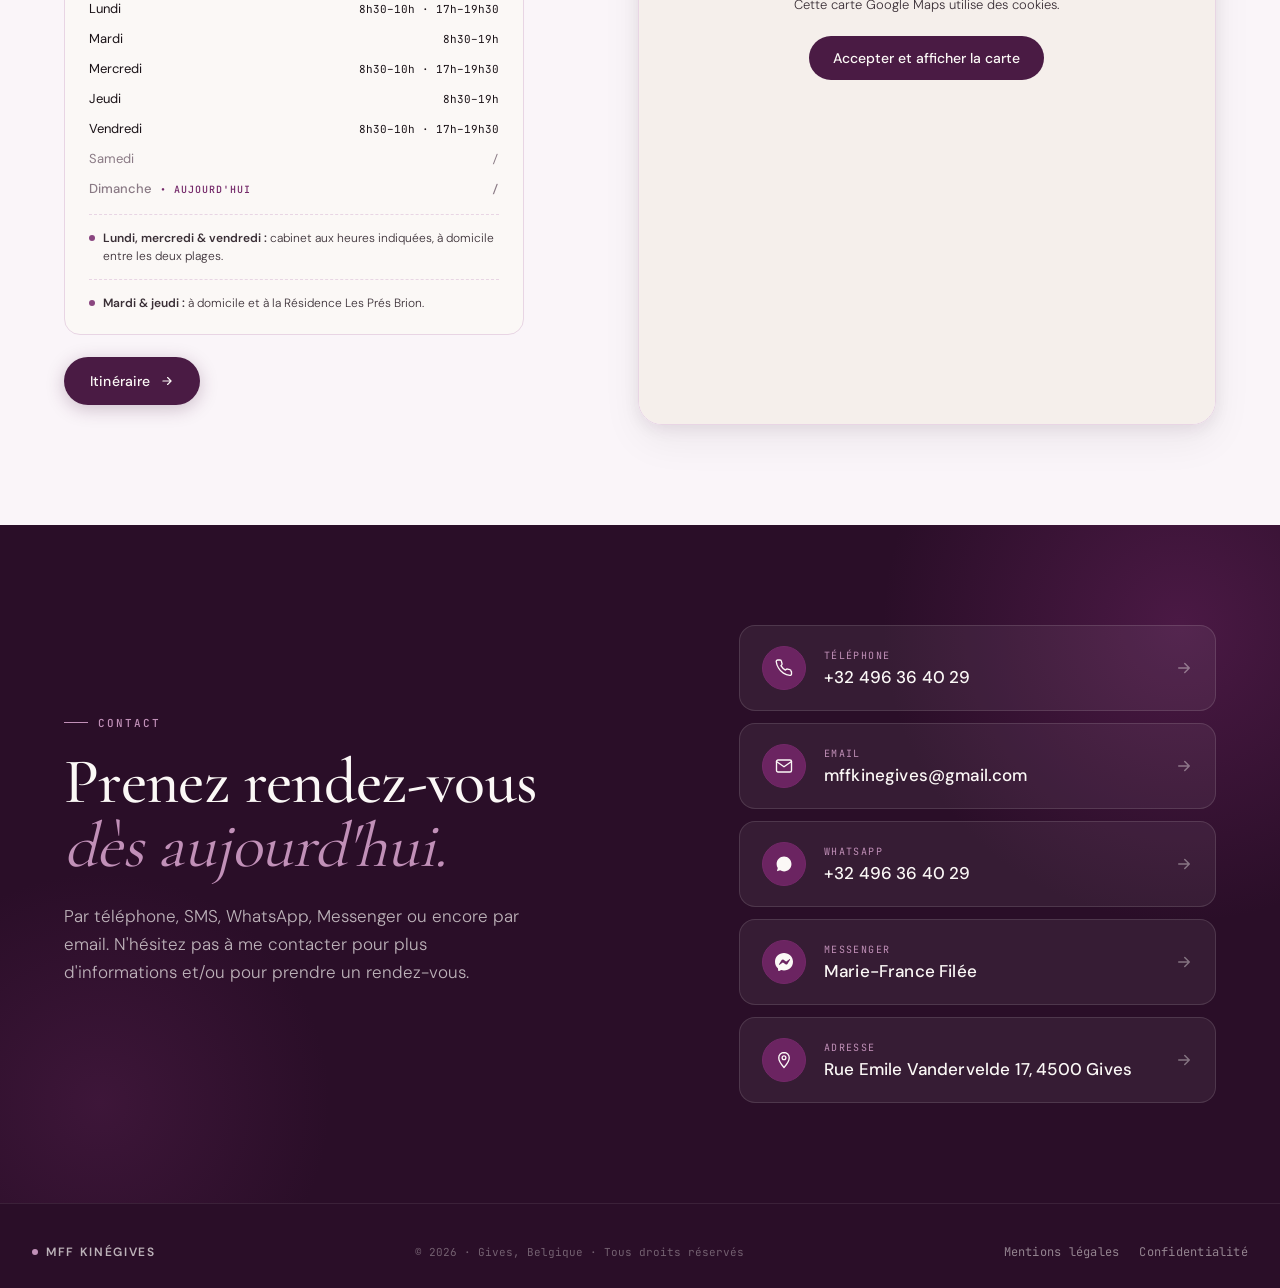
==== commit 9296c181: "Adresse: Rue Emile Vandervelde en toutes lettres sur l'accueil Co-Authored-By: Claude Opus 5 <norepl" ====
--- a/index.html
+++ b/index.html
@@ -1886,7 +1886,7 @@
       <div class="hero-strip-inner">
         <div class="hero-strip-cell">
           <span class="hero-strip-label">Adresse</span>
-          <span class="hero-strip-value">Rue E. Vandervelde 17</span>
+          <span class="hero-strip-value">Rue Emile Vandervelde 17</span>
           <span class="hero-strip-sub">4500 Gives (BE)</span>
         </div>
         <div class="hero-strip-cell">
@@ -2326,7 +2326,7 @@
           </div>
           <div>
             <div class="rdv-contact-label">Adresse</div>
-            <div class="rdv-contact-value">Rue E. Vandervelde 17, 4500 Gives</div>
+            <div class="rdv-contact-value">Rue Emile Vandervelde 17, 4500 Gives</div>
           </div>
           <svg class="rdv-contact-arrow" viewBox="0 0 24 24" fill="none" stroke="currentColor" stroke-width="2" stroke-linecap="round" stroke-linejoin="round"><path d="M5 12h14M13 6l6 6-6 6"/></svg>
         </a>
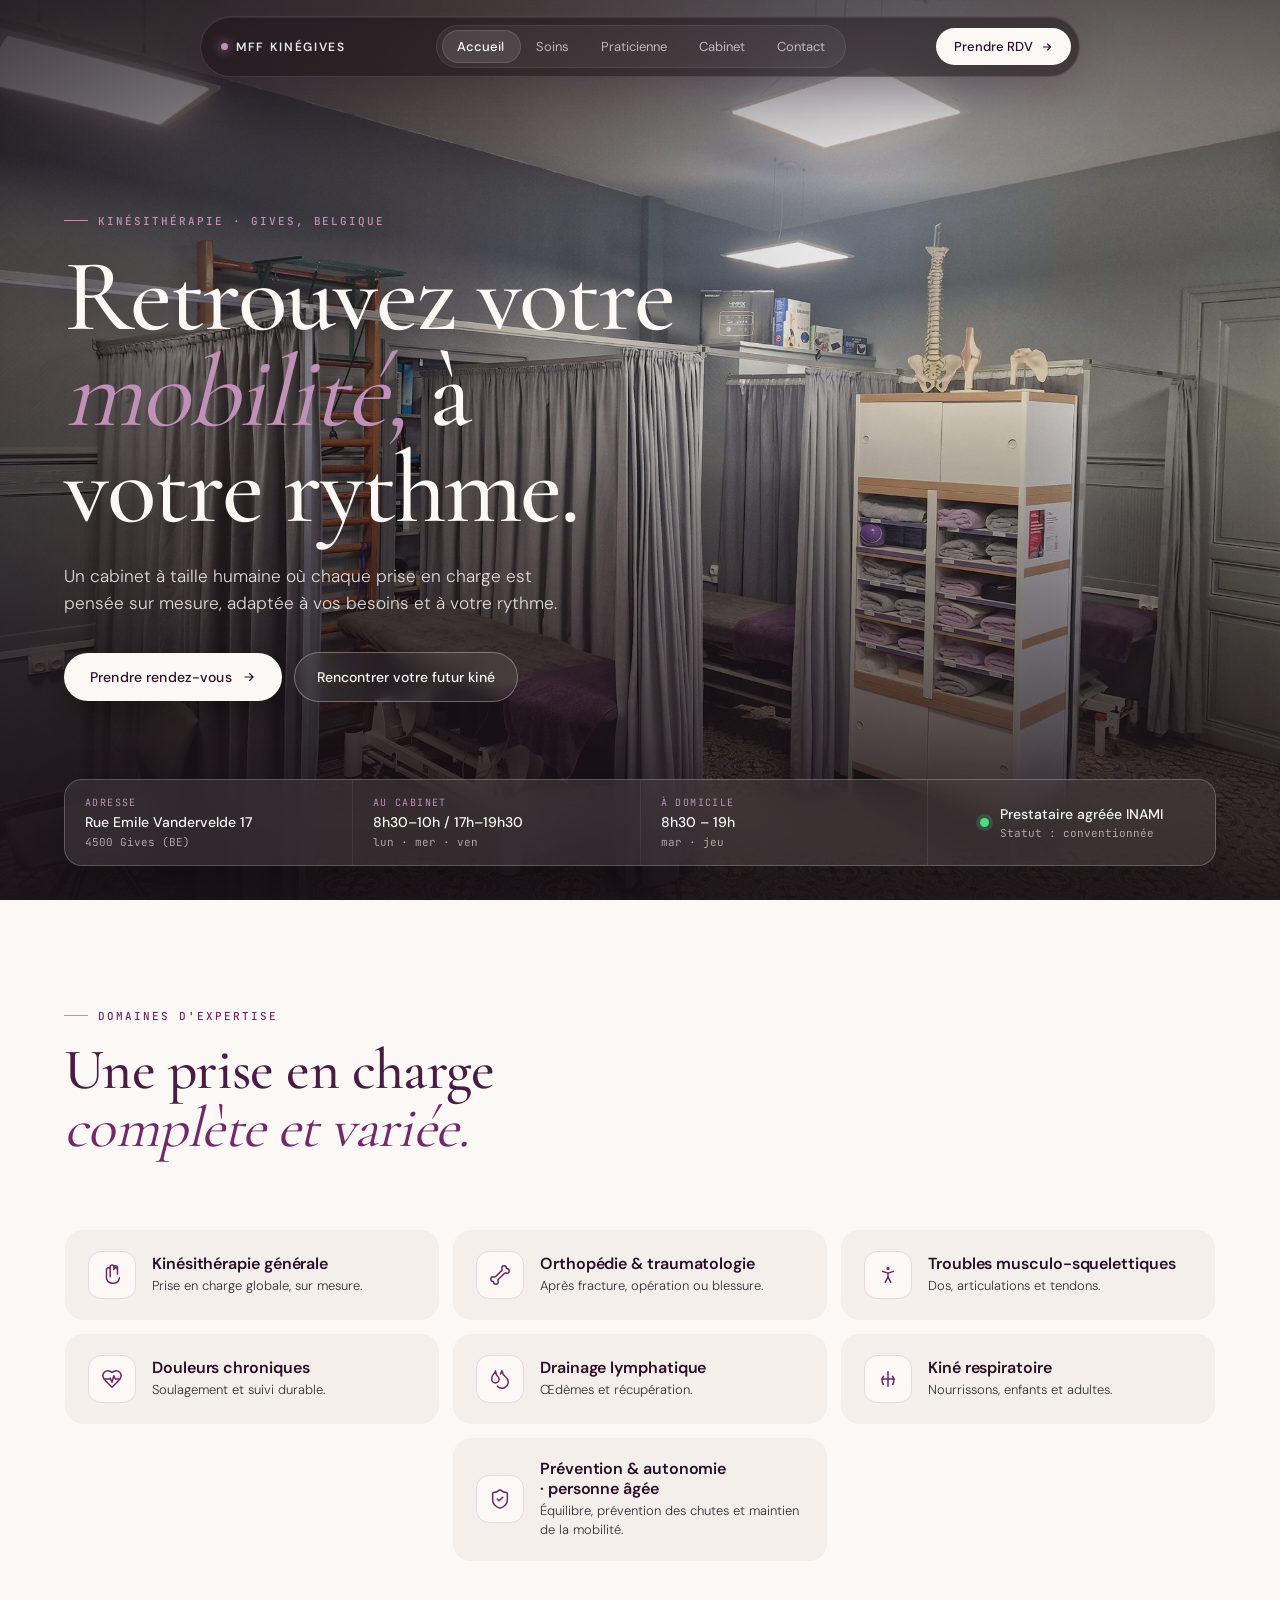
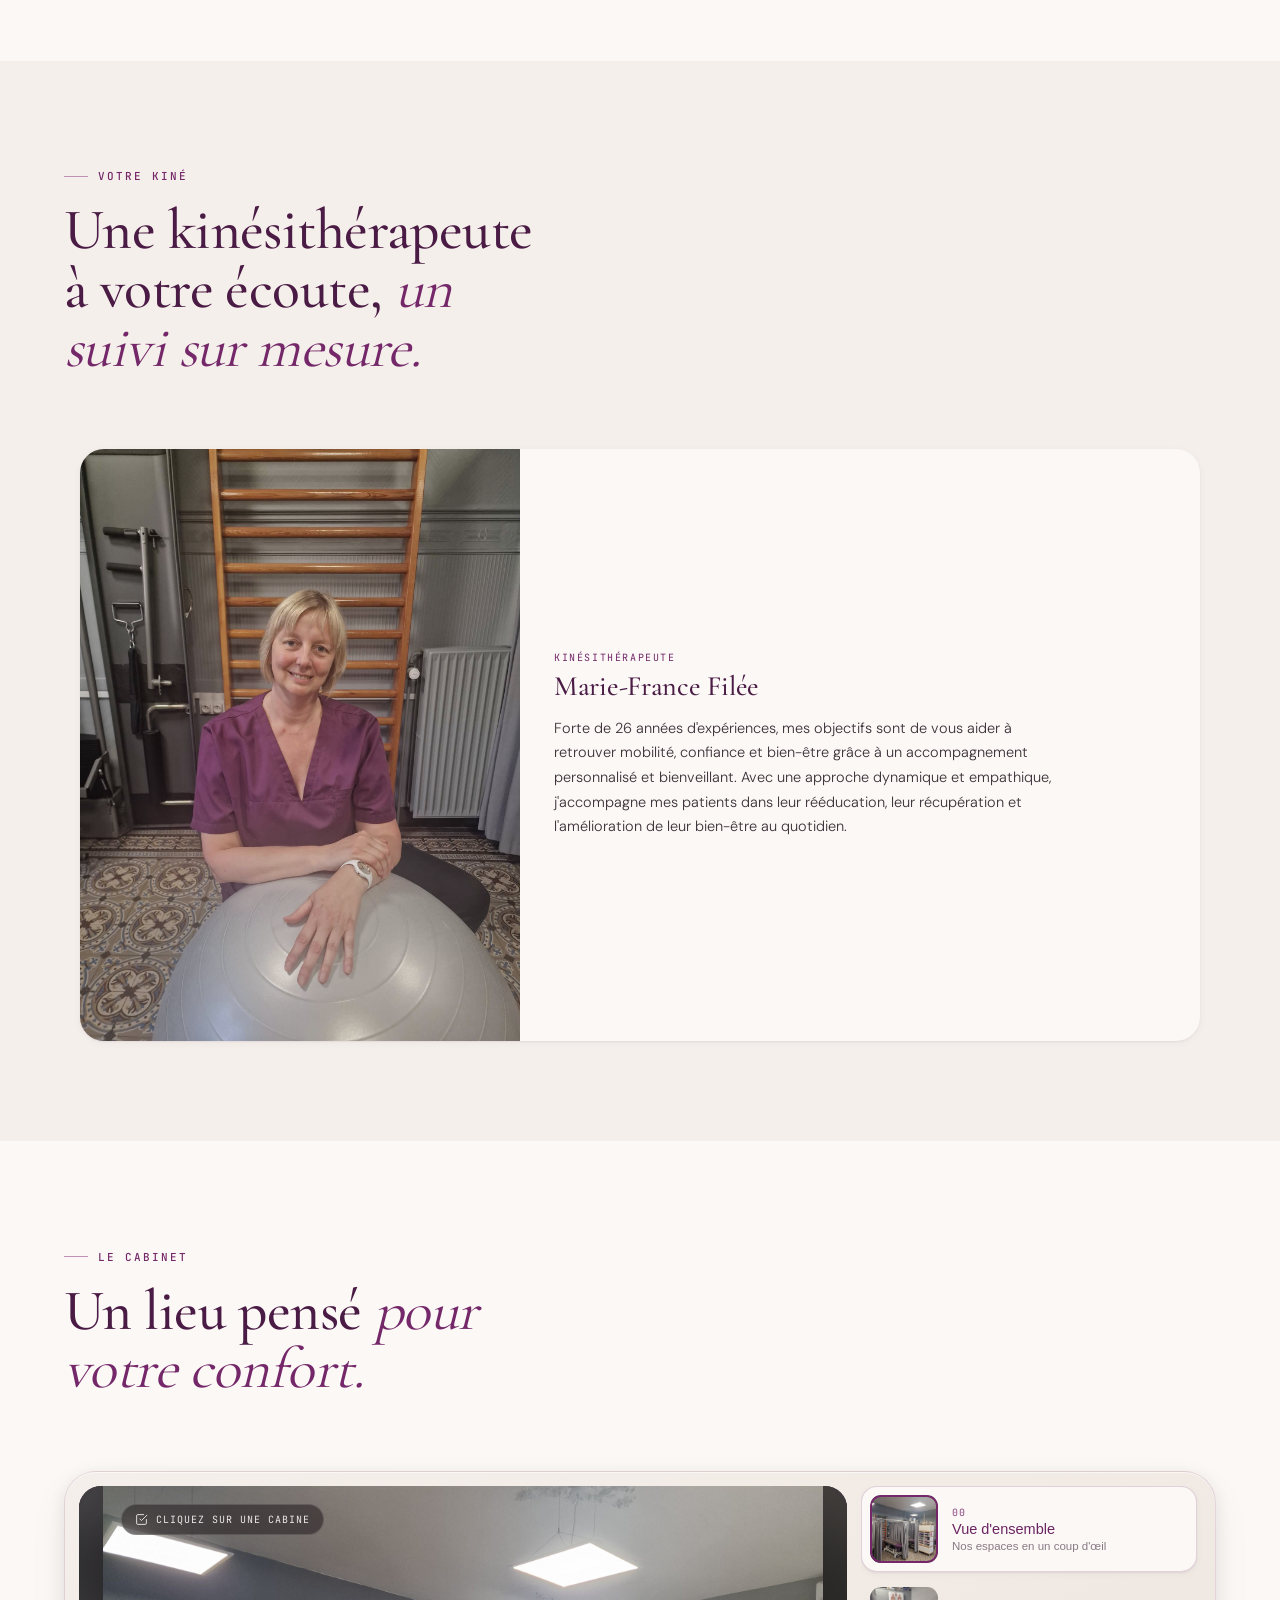
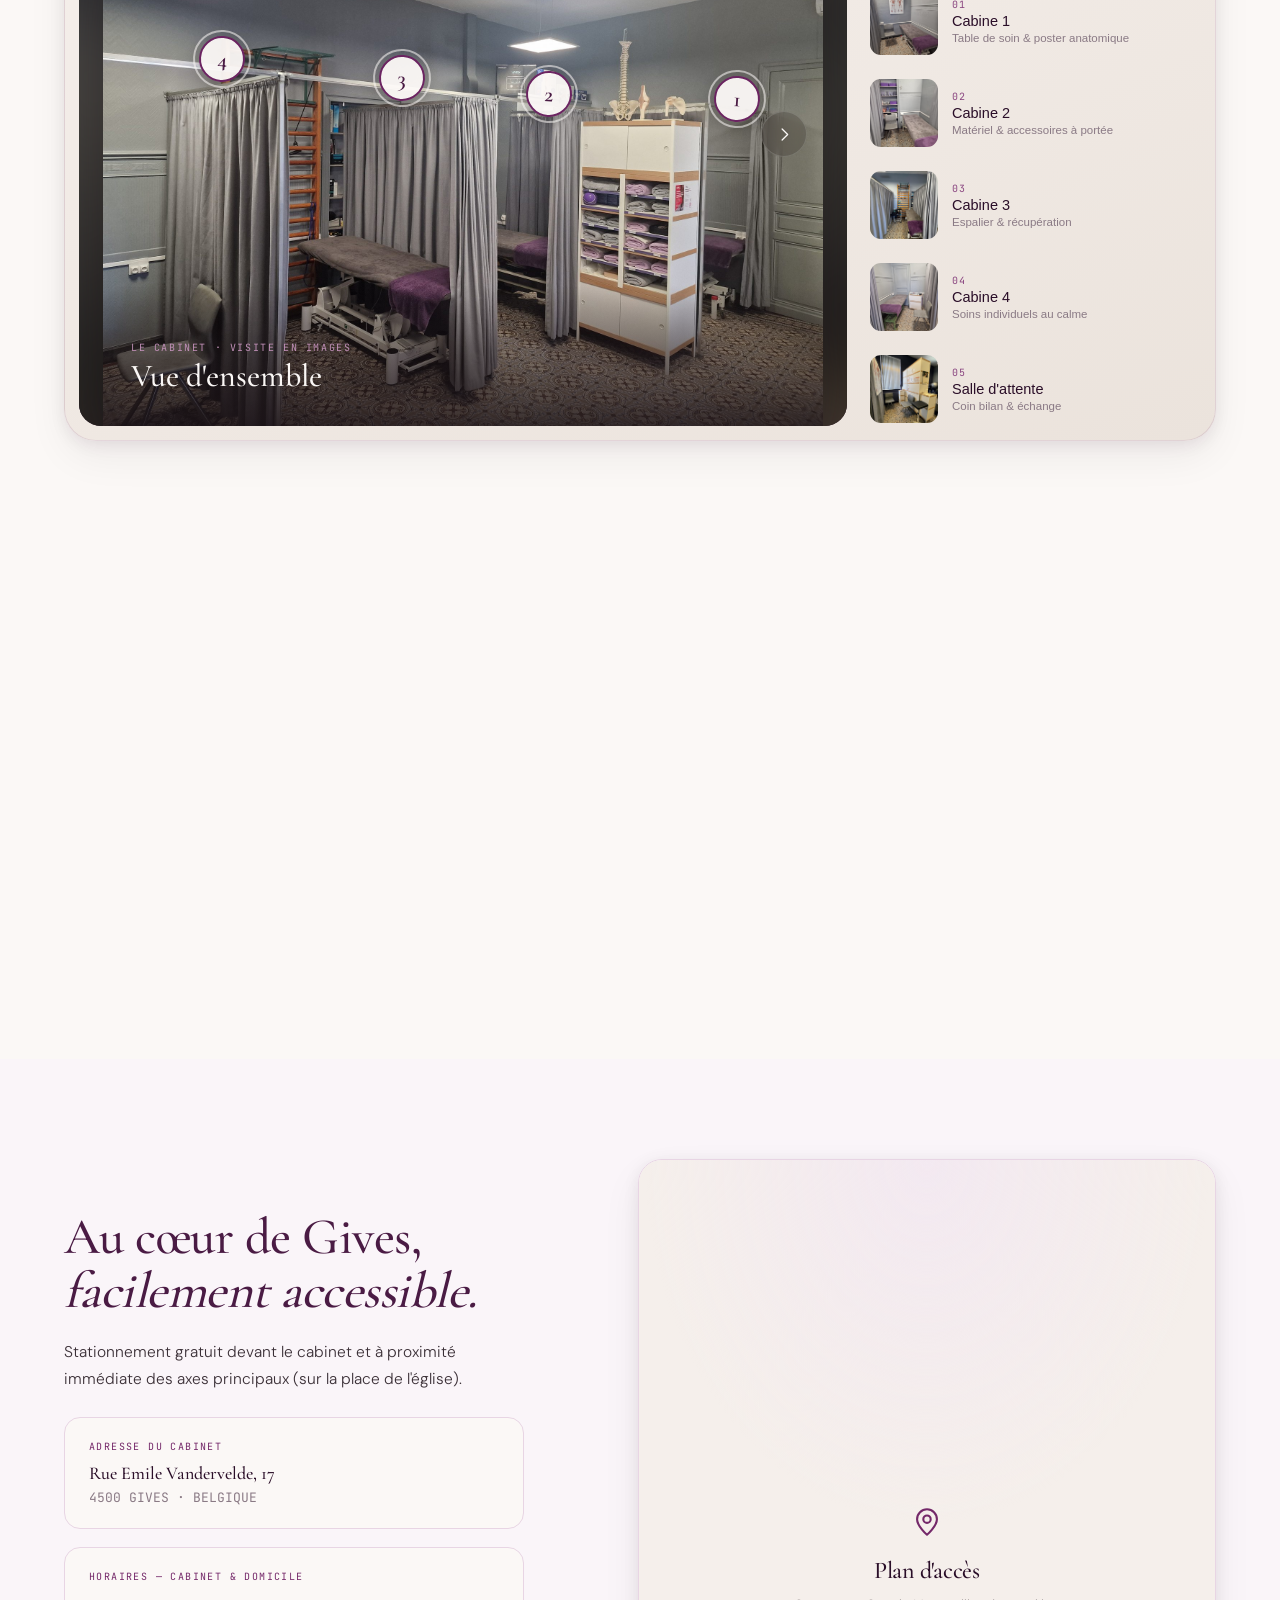
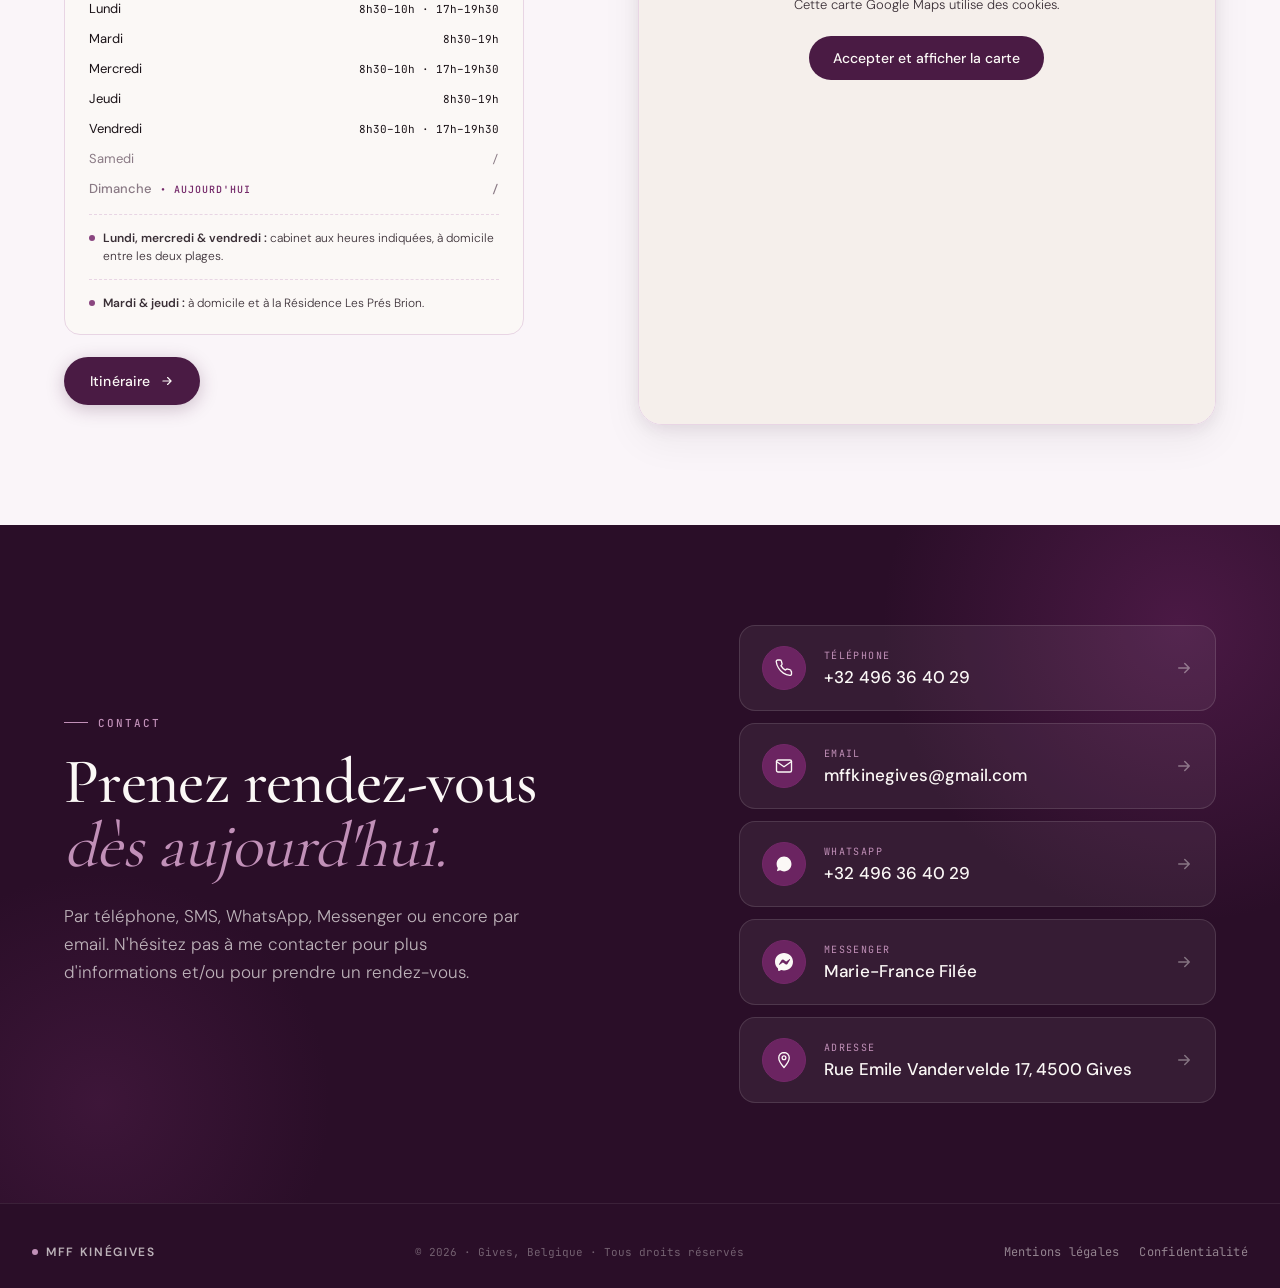
==== commit da40384a: "SEO: robots.txt, sitemap.xml, canonical, Open Graph et fiche Physiotherapy (JSON-LD) Co-Authored-By:" ====
--- a/index.html
+++ b/index.html
@@ -5,6 +5,41 @@
   <meta name="viewport" content="width=device-width, initial-scale=1.0" />
   <title>MFF Kinégives — Cabinet de kinésithérapie à Gives</title>
   <meta name="description" content="Cabinet de kinésithérapie à Gives (Huy). Rééducation, orthopédie, kiné respiratoire, drainage lymphatique. Au cabinet et à domicile, sur rendez-vous. Conventionnée INAMI." />
+  <link rel="canonical" href="https://mff-kinegives.be/" />
+  <meta property="og:type" content="website" />
+  <meta property="og:url" content="https://mff-kinegives.be/" />
+  <meta property="og:title" content="MFF Kinégives — Kinésithérapeute à Gives (Huy)" />
+  <meta property="og:description" content="Cabinet de kinésithérapie à Gives (Huy). Au cabinet et à domicile, sur rendez-vous. Conventionnée INAMI." />
+  <meta property="og:image" content="https://mff-kinegives.be/photos/vue-ensemble.jpg" />
+  <meta property="og:locale" content="fr_BE" />
+  <script type="application/ld+json">
+  {
+    "@context": "https://schema.org",
+    "@type": "Physiotherapy",
+    "name": "MFF Kinégives",
+    "legalName": "MFF KINEGIVES SRL",
+    "description": "Cabinet de kinésithérapie à Gives (Huy) : rééducation, orthopédie, kiné respiratoire, drainage lymphatique. Au cabinet et à domicile, sur rendez-vous. Conventionnée INAMI.",
+    "url": "https://mff-kinegives.be/",
+    "image": "https://mff-kinegives.be/photos/vue-ensemble.jpg",
+    "telephone": "+32496364029",
+    "email": "mffkinegives@gmail.com",
+    "vatID": "BE1015413222",
+    "address": {
+      "@type": "PostalAddress",
+      "streetAddress": "Rue Emile Vandervelde 17",
+      "postalCode": "4500",
+      "addressLocality": "Gives (Huy)",
+      "addressRegion": "Liège",
+      "addressCountry": "BE"
+    },
+    "areaServed": ["Gives", "Huy", "Ben-Ahin"],
+    "openingHoursSpecification": [
+      { "@type": "OpeningHoursSpecification", "dayOfWeek": ["Monday", "Wednesday", "Friday"], "opens": "08:30", "closes": "10:00" },
+      { "@type": "OpeningHoursSpecification", "dayOfWeek": ["Monday", "Wednesday", "Friday"], "opens": "17:00", "closes": "19:30" },
+      { "@type": "OpeningHoursSpecification", "dayOfWeek": ["Tuesday", "Thursday"], "opens": "08:30", "closes": "19:00" }
+    ]
+  }
+  </script>
   <link rel="stylesheet" href="fonts/fonts.css" />
   <style>
     *, *::before, *::after { box-sizing: border-box; margin: 0; padding: 0; }
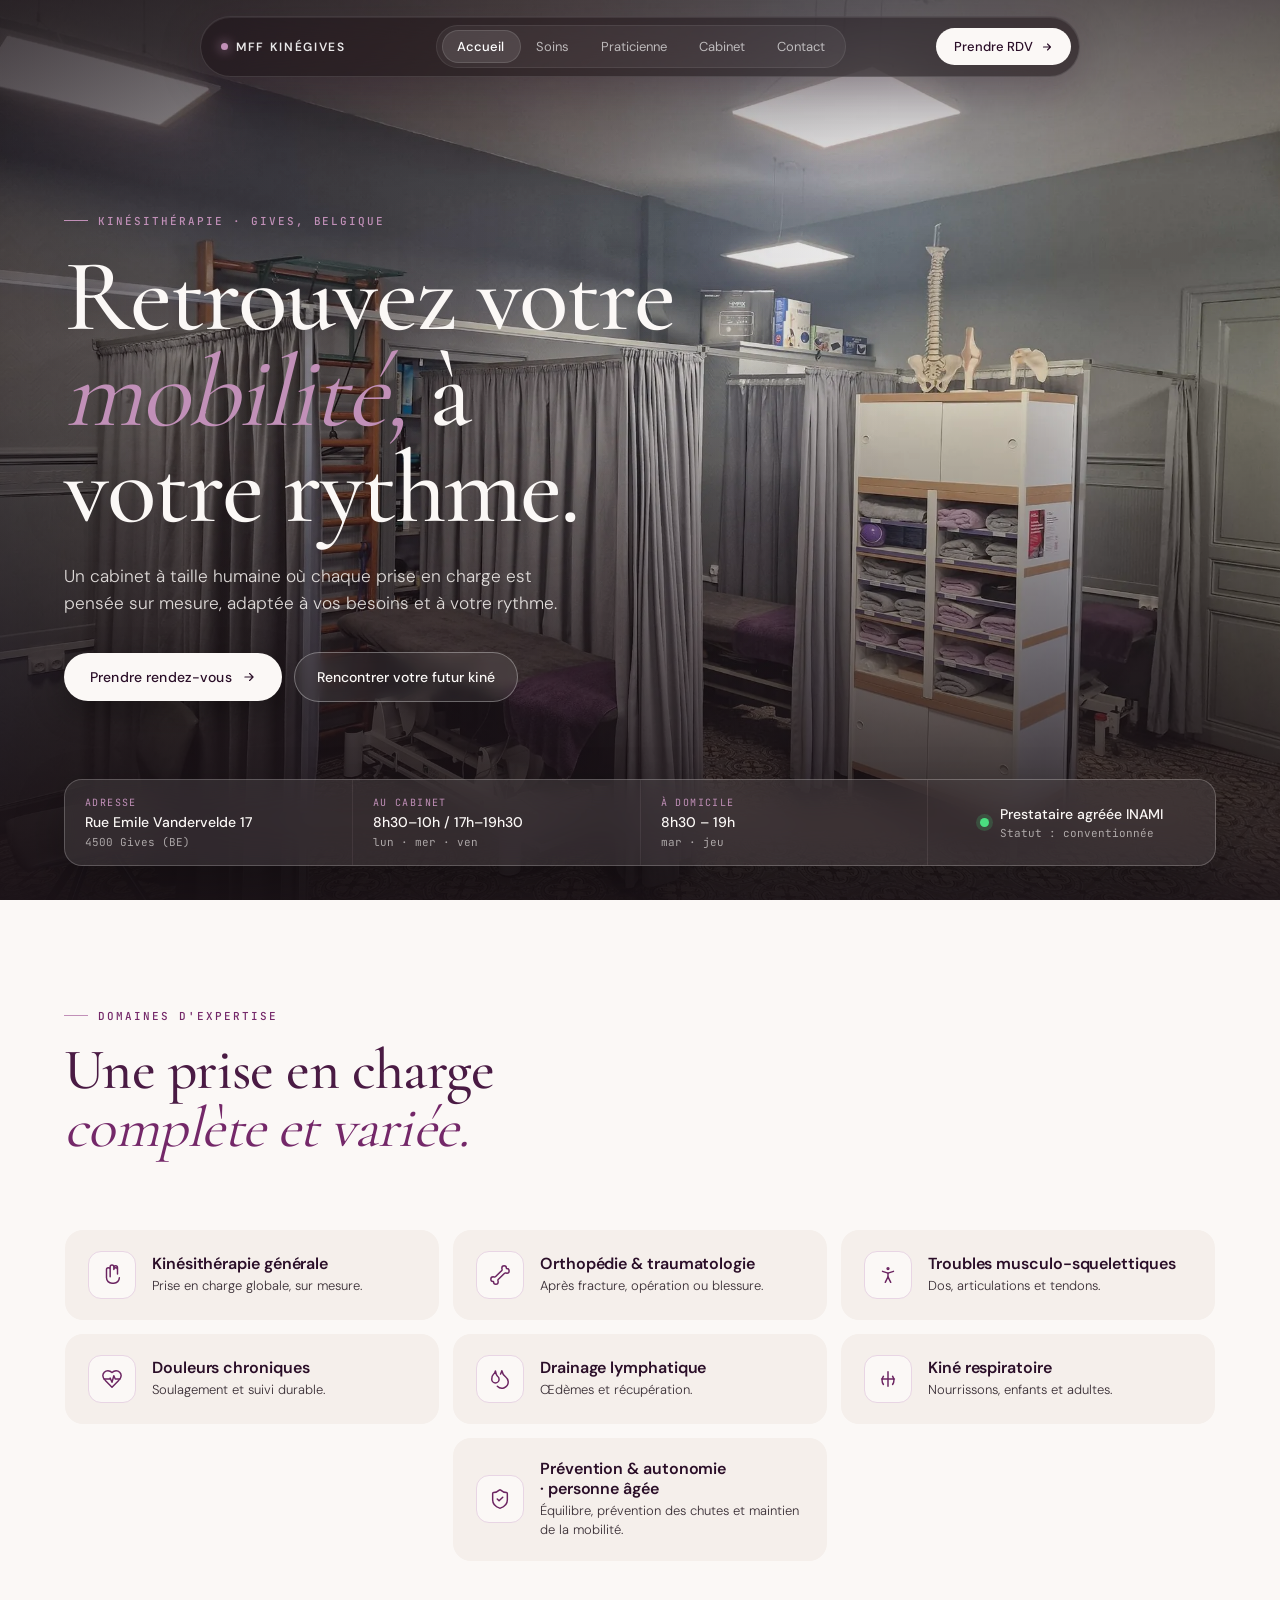
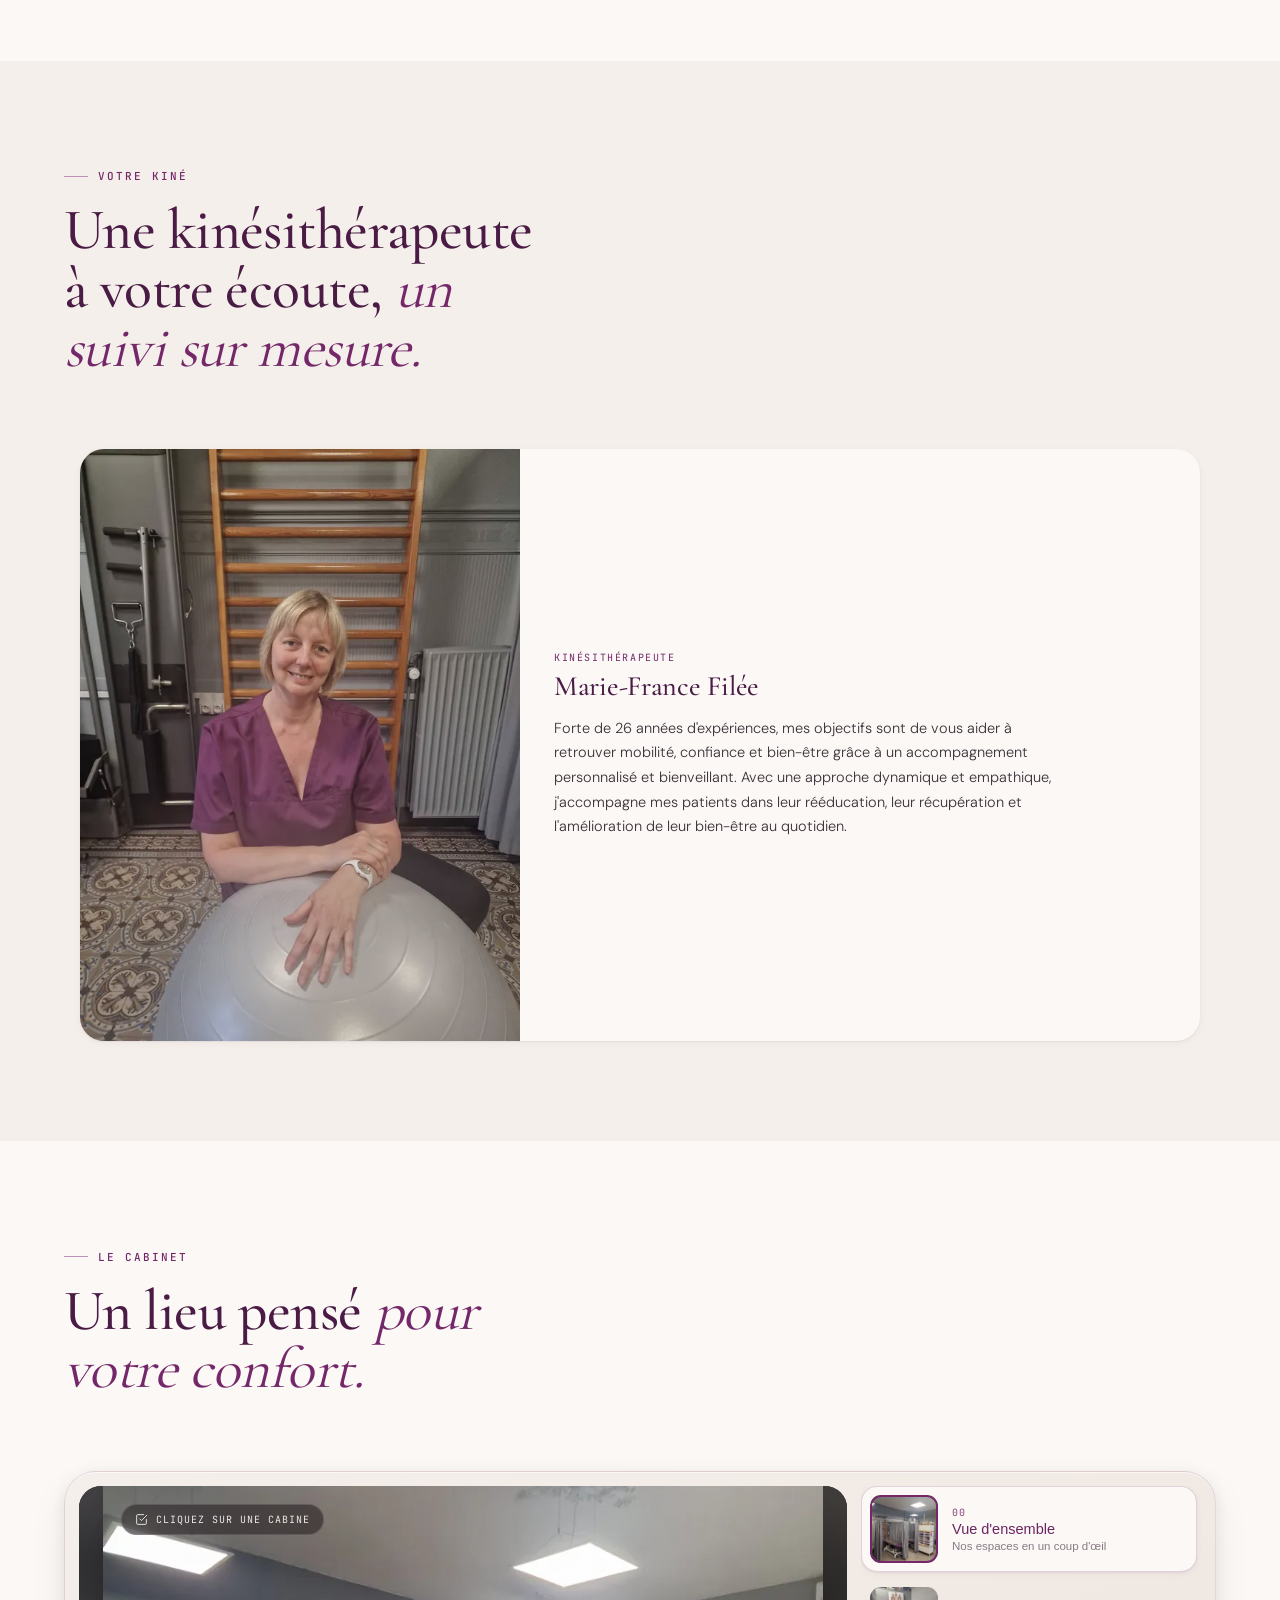
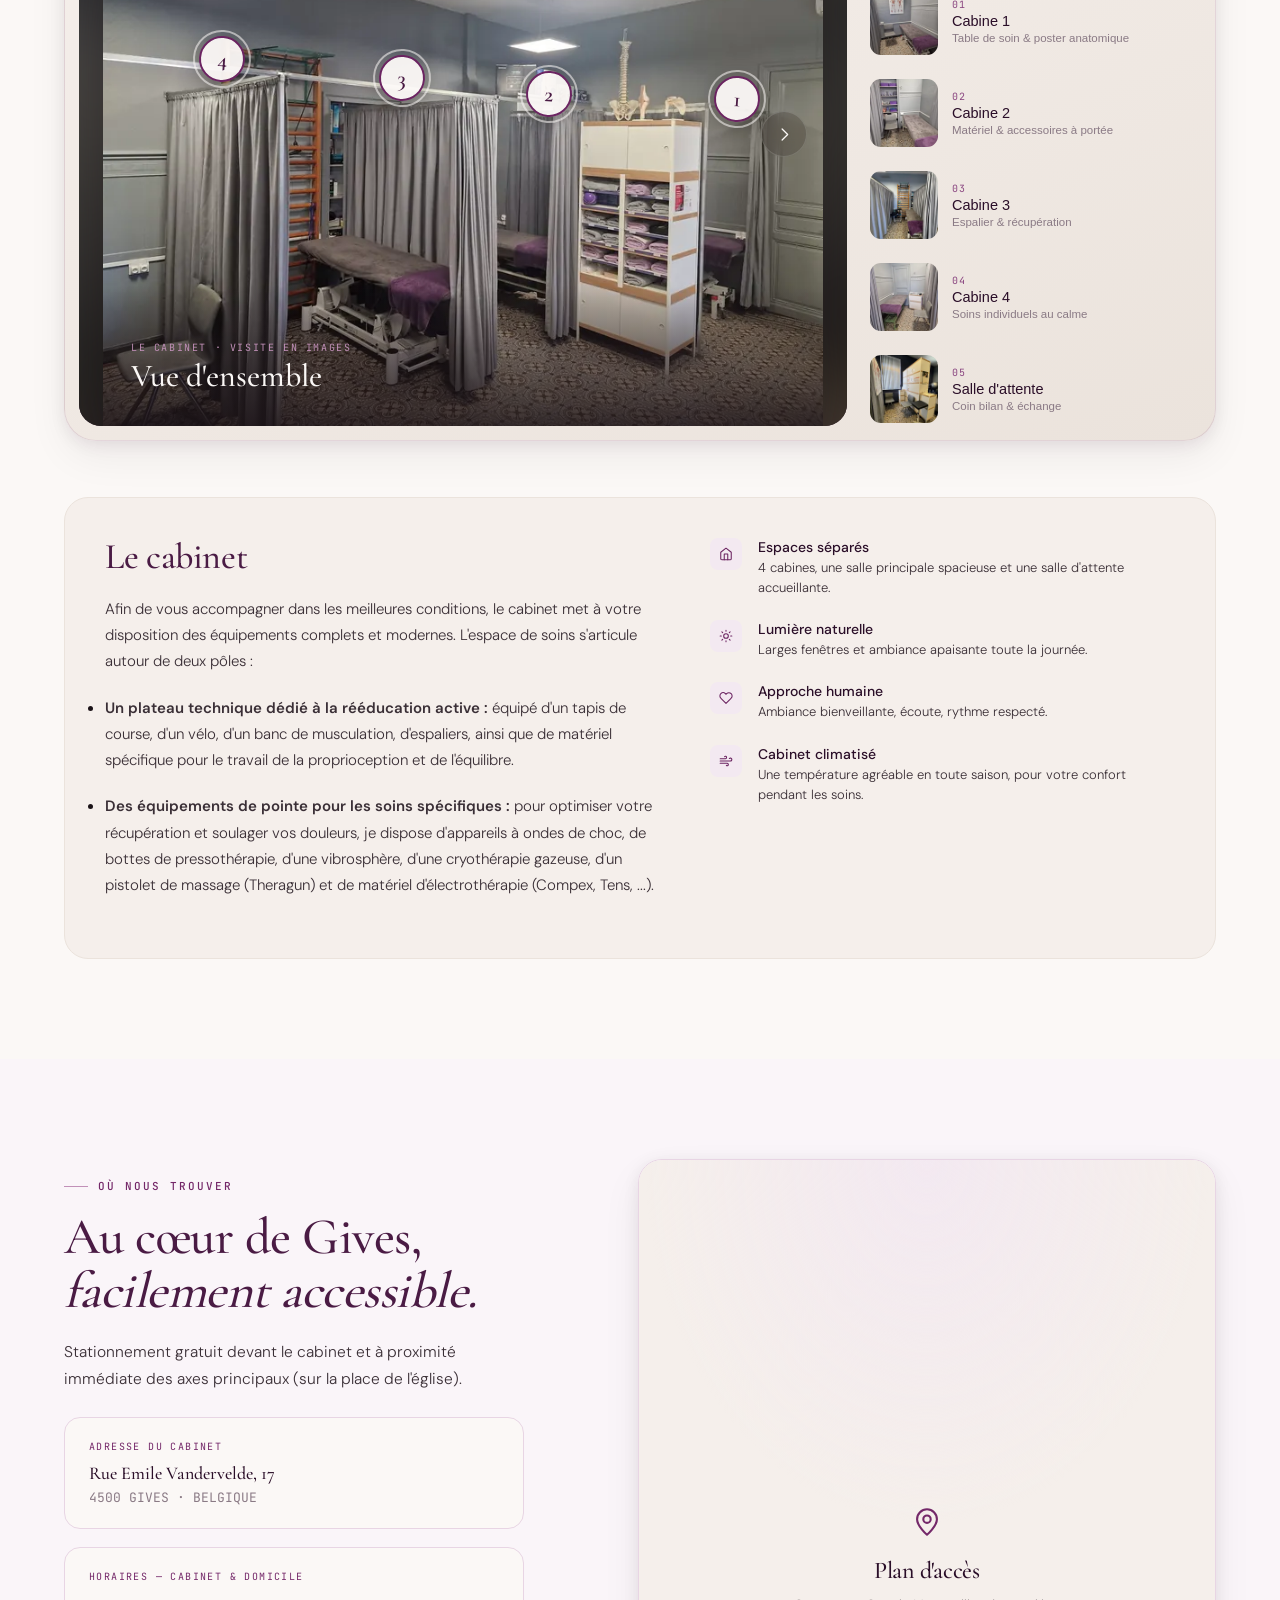
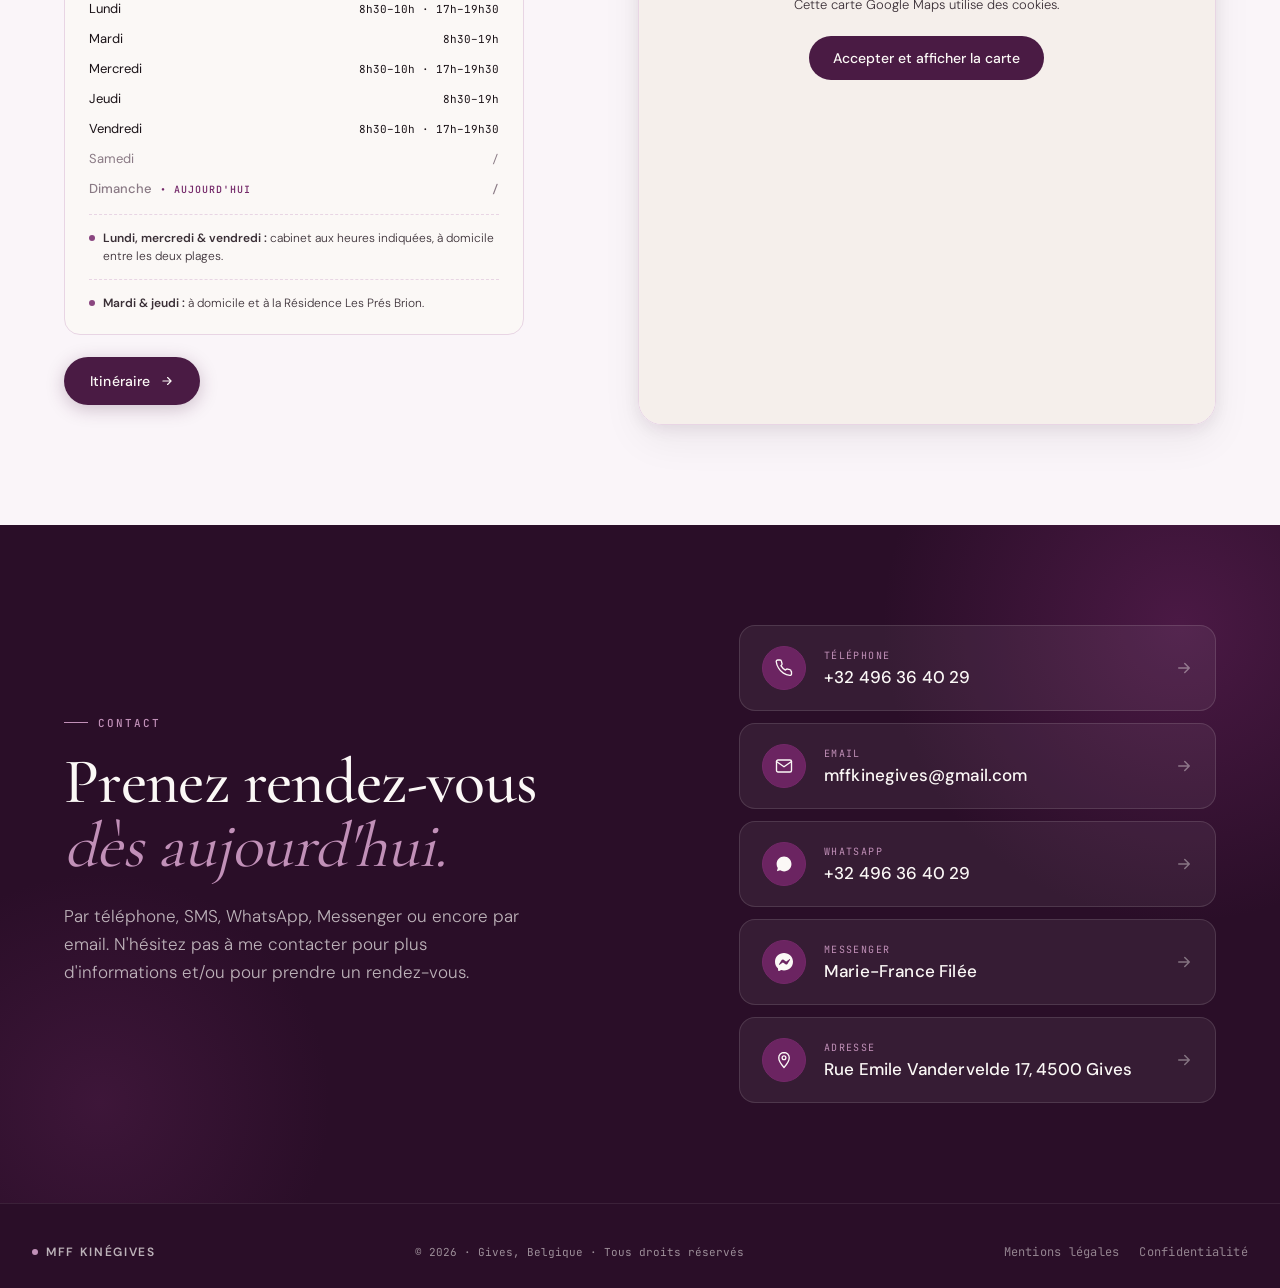
==== commit 0eb4ea5c: "Performances mobile: photos WebP adaptees a l'ecran, polices prioritaires, favicon, contraste et ord" ====
--- a/index.html
+++ b/index.html
@@ -6,6 +6,9 @@
   <title>MFF Kinégives — Cabinet de kinésithérapie à Gives</title>
   <meta name="description" content="Cabinet de kinésithérapie à Gives (Huy). Rééducation, orthopédie, kiné respiratoire, drainage lymphatique. Au cabinet et à domicile, sur rendez-vous. Conventionnée INAMI." />
   <link rel="canonical" href="https://mff-kinegives.be/" />
+  <link rel="icon" href="favicon.ico" sizes="16x16 32x32 48x48" />
+  <link rel="icon" href="icon-192.png" type="image/png" sizes="192x192" />
+  <link rel="apple-touch-icon" href="apple-touch-icon.png" />
   <meta property="og:type" content="website" />
   <meta property="og:url" content="https://mff-kinegives.be/" />
   <meta property="og:title" content="MFF Kinégives — Kinésithérapeute à Gives (Huy)" />
@@ -40,9 +43,175 @@
     ]
   }
   </script>
-  <link rel="stylesheet" href="fonts/fonts.css" />
+  <!-- Polices du titre chargées en priorité (affichage plus rapide du haut de page) -->
+  <link rel="preload" href="fonts/cormorant-garamond-500-latin.woff2" as="font" type="font/woff2" crossorigin />
+  <link rel="preload" href="fonts/cormorant-garamond-400-latin.woff2" as="font" type="font/woff2" crossorigin />
+  <!-- Copie de fonts/fonts.css intégrée ici pour éviter une requête bloquante (les pages légales utilisent le fichier) -->
+  <style>
+    @font-face {
+      font-family: 'Cormorant Garamond';
+      font-style: normal;
+      font-weight: 400;
+      font-display: swap;
+      src: url('fonts/cormorant-garamond-400-latin-ext.woff2') format('woff2');
+      unicode-range: U+0100-02BA, U+02BD-02C5, U+02C7-02CC, U+02CE-02D7, U+02DD-02FF, U+0304, U+0308, U+0329, U+1D00-1DBF, U+1E00-1E9F, U+1EF2-1EFF, U+2020, U+20A0-20AB, U+20AD-20C0, U+2113, U+2C60-2C7F, U+A720-A7FF;
+    }
+    @font-face {
+      font-family: 'Cormorant Garamond';
+      font-style: normal;
+      font-weight: 400;
+      font-display: swap;
+      src: url('fonts/cormorant-garamond-400-latin.woff2') format('woff2');
+      unicode-range: U+0000-00FF, U+0131, U+0152-0153, U+02BB-02BC, U+02C6, U+02DA, U+02DC, U+0304, U+0308, U+0329, U+2000-206F, U+20AC, U+2122, U+2191, U+2193, U+2212, U+2215, U+FEFF, U+FFFD;
+    }
+    @font-face {
+      font-family: 'Cormorant Garamond';
+      font-style: normal;
+      font-weight: 500;
+      font-display: swap;
+      src: url('fonts/cormorant-garamond-500-latin-ext.woff2') format('woff2');
+      unicode-range: U+0100-02BA, U+02BD-02C5, U+02C7-02CC, U+02CE-02D7, U+02DD-02FF, U+0304, U+0308, U+0329, U+1D00-1DBF, U+1E00-1E9F, U+1EF2-1EFF, U+2020, U+20A0-20AB, U+20AD-20C0, U+2113, U+2C60-2C7F, U+A720-A7FF;
+    }
+    @font-face {
+      font-family: 'Cormorant Garamond';
+      font-style: normal;
+      font-weight: 500;
+      font-display: swap;
+      src: url('fonts/cormorant-garamond-500-latin.woff2') format('woff2');
+      unicode-range: U+0000-00FF, U+0131, U+0152-0153, U+02BB-02BC, U+02C6, U+02DA, U+02DC, U+0304, U+0308, U+0329, U+2000-206F, U+20AC, U+2122, U+2191, U+2193, U+2212, U+2215, U+FEFF, U+FFFD;
+    }
+    @font-face {
+      font-family: 'Cormorant Garamond';
+      font-style: normal;
+      font-weight: 600;
+      font-display: swap;
+      src: url('fonts/cormorant-garamond-600-latin-ext.woff2') format('woff2');
+      unicode-range: U+0100-02BA, U+02BD-02C5, U+02C7-02CC, U+02CE-02D7, U+02DD-02FF, U+0304, U+0308, U+0329, U+1D00-1DBF, U+1E00-1E9F, U+1EF2-1EFF, U+2020, U+20A0-20AB, U+20AD-20C0, U+2113, U+2C60-2C7F, U+A720-A7FF;
+    }
+    @font-face {
+      font-family: 'Cormorant Garamond';
+      font-style: normal;
+      font-weight: 600;
+      font-display: swap;
+      src: url('fonts/cormorant-garamond-600-latin.woff2') format('woff2');
+      unicode-range: U+0000-00FF, U+0131, U+0152-0153, U+02BB-02BC, U+02C6, U+02DA, U+02DC, U+0304, U+0308, U+0329, U+2000-206F, U+20AC, U+2122, U+2191, U+2193, U+2212, U+2215, U+FEFF, U+FFFD;
+    }
+    @font-face {
+      font-family: 'Cormorant Garamond';
+      font-style: normal;
+      font-weight: 700;
+      font-display: swap;
+      src: url('fonts/cormorant-garamond-700-latin-ext.woff2') format('woff2');
+      unicode-range: U+0100-02BA, U+02BD-02C5, U+02C7-02CC, U+02CE-02D7, U+02DD-02FF, U+0304, U+0308, U+0329, U+1D00-1DBF, U+1E00-1E9F, U+1EF2-1EFF, U+2020, U+20A0-20AB, U+20AD-20C0, U+2113, U+2C60-2C7F, U+A720-A7FF;
+    }
+    @font-face {
+      font-family: 'Cormorant Garamond';
+      font-style: normal;
+      font-weight: 700;
+      font-display: swap;
+      src: url('fonts/cormorant-garamond-700-latin.woff2') format('woff2');
+      unicode-range: U+0000-00FF, U+0131, U+0152-0153, U+02BB-02BC, U+02C6, U+02DA, U+02DC, U+0304, U+0308, U+0329, U+2000-206F, U+20AC, U+2122, U+2191, U+2193, U+2212, U+2215, U+FEFF, U+FFFD;
+    }
+    @font-face {
+      font-family: 'DM Sans';
+      font-style: normal;
+      font-weight: 300;
+      font-display: swap;
+      src: url('fonts/dm-sans-300-latin-ext.woff2') format('woff2');
+      unicode-range: U+0100-02BA, U+02BD-02C5, U+02C7-02CC, U+02CE-02D7, U+02DD-02FF, U+0304, U+0308, U+0329, U+1D00-1DBF, U+1E00-1E9F, U+1EF2-1EFF, U+2020, U+20A0-20AB, U+20AD-20C0, U+2113, U+2C60-2C7F, U+A720-A7FF;
+    }
+    @font-face {
+      font-family: 'DM Sans';
+      font-style: normal;
+      font-weight: 300;
+      font-display: swap;
+      src: url('fonts/dm-sans-300-latin.woff2') format('woff2');
+      unicode-range: U+0000-00FF, U+0131, U+0152-0153, U+02BB-02BC, U+02C6, U+02DA, U+02DC, U+0304, U+0308, U+0329, U+2000-206F, U+20AC, U+2122, U+2191, U+2193, U+2212, U+2215, U+FEFF, U+FFFD;
+    }
+    @font-face {
+      font-family: 'DM Sans';
+      font-style: normal;
+      font-weight: 400;
+      font-display: swap;
+      src: url('fonts/dm-sans-400-latin-ext.woff2') format('woff2');
+      unicode-range: U+0100-02BA, U+02BD-02C5, U+02C7-02CC, U+02CE-02D7, U+02DD-02FF, U+0304, U+0308, U+0329, U+1D00-1DBF, U+1E00-1E9F, U+1EF2-1EFF, U+2020, U+20A0-20AB, U+20AD-20C0, U+2113, U+2C60-2C7F, U+A720-A7FF;
+    }
+    @font-face {
+      font-family: 'DM Sans';
+      font-style: normal;
+      font-weight: 400;
+      font-display: swap;
+      src: url('fonts/dm-sans-400-latin.woff2') format('woff2');
+      unicode-range: U+0000-00FF, U+0131, U+0152-0153, U+02BB-02BC, U+02C6, U+02DA, U+02DC, U+0304, U+0308, U+0329, U+2000-206F, U+20AC, U+2122, U+2191, U+2193, U+2212, U+2215, U+FEFF, U+FFFD;
+    }
+    @font-face {
+      font-family: 'DM Sans';
+      font-style: normal;
+      font-weight: 500;
+      font-display: swap;
+      src: url('fonts/dm-sans-500-latin-ext.woff2') format('woff2');
+      unicode-range: U+0100-02BA, U+02BD-02C5, U+02C7-02CC, U+02CE-02D7, U+02DD-02FF, U+0304, U+0308, U+0329, U+1D00-1DBF, U+1E00-1E9F, U+1EF2-1EFF, U+2020, U+20A0-20AB, U+20AD-20C0, U+2113, U+2C60-2C7F, U+A720-A7FF;
+    }
+    @font-face {
+      font-family: 'DM Sans';
+      font-style: normal;
+      font-weight: 500;
+      font-display: swap;
+      src: url('fonts/dm-sans-500-latin.woff2') format('woff2');
+      unicode-range: U+0000-00FF, U+0131, U+0152-0153, U+02BB-02BC, U+02C6, U+02DA, U+02DC, U+0304, U+0308, U+0329, U+2000-206F, U+20AC, U+2122, U+2191, U+2193, U+2212, U+2215, U+FEFF, U+FFFD;
+    }
+    @font-face {
+      font-family: 'DM Sans';
+      font-style: normal;
+      font-weight: 600;
+      font-display: swap;
+      src: url('fonts/dm-sans-600-latin-ext.woff2') format('woff2');
+      unicode-range: U+0100-02BA, U+02BD-02C5, U+02C7-02CC, U+02CE-02D7, U+02DD-02FF, U+0304, U+0308, U+0329, U+1D00-1DBF, U+1E00-1E9F, U+1EF2-1EFF, U+2020, U+20A0-20AB, U+20AD-20C0, U+2113, U+2C60-2C7F, U+A720-A7FF;
+    }
+    @font-face {
+      font-family: 'DM Sans';
+      font-style: normal;
+      font-weight: 600;
+      font-display: swap;
+      src: url('fonts/dm-sans-600-latin.woff2') format('woff2');
+      unicode-range: U+0000-00FF, U+0131, U+0152-0153, U+02BB-02BC, U+02C6, U+02DA, U+02DC, U+0304, U+0308, U+0329, U+2000-206F, U+20AC, U+2122, U+2191, U+2193, U+2212, U+2215, U+FEFF, U+FFFD;
+    }
+    @font-face {
+      font-family: 'JetBrains Mono';
+      font-style: normal;
+      font-weight: 400;
+      font-display: swap;
+      src: url('fonts/jetbrains-mono-400-latin-ext.woff2') format('woff2');
+      unicode-range: U+0100-02BA, U+02BD-02C5, U+02C7-02CC, U+02CE-02D7, U+02DD-02FF, U+0304, U+0308, U+0329, U+1D00-1DBF, U+1E00-1E9F, U+1EF2-1EFF, U+2020, U+20A0-20AB, U+20AD-20C0, U+2113, U+2C60-2C7F, U+A720-A7FF;
+    }
+    @font-face {
+      font-family: 'JetBrains Mono';
+      font-style: normal;
+      font-weight: 400;
+      font-display: swap;
+      src: url('fonts/jetbrains-mono-400-latin.woff2') format('woff2');
+      unicode-range: U+0000-00FF, U+0131, U+0152-0153, U+02BB-02BC, U+02C6, U+02DA, U+02DC, U+0304, U+0308, U+0329, U+2000-206F, U+20AC, U+2122, U+2191, U+2193, U+2212, U+2215, U+FEFF, U+FFFD;
+    }
+    @font-face {
+      font-family: 'JetBrains Mono';
+      font-style: normal;
+      font-weight: 500;
+      font-display: swap;
+      src: url('fonts/jetbrains-mono-500-latin-ext.woff2') format('woff2');
+      unicode-range: U+0100-02BA, U+02BD-02C5, U+02C7-02CC, U+02CE-02D7, U+02DD-02FF, U+0304, U+0308, U+0329, U+1D00-1DBF, U+1E00-1E9F, U+1EF2-1EFF, U+2020, U+20A0-20AB, U+20AD-20C0, U+2113, U+2C60-2C7F, U+A720-A7FF;
+    }
+    @font-face {
+      font-family: 'JetBrains Mono';
+      font-style: normal;
+      font-weight: 500;
+      font-display: swap;
+      src: url('fonts/jetbrains-mono-500-latin.woff2') format('woff2');
+      unicode-range: U+0000-00FF, U+0131, U+0152-0153, U+02BB-02BC, U+02C6, U+02DA, U+02DC, U+0304, U+0308, U+0329, U+2000-206F, U+20AC, U+2122, U+2191, U+2193, U+2212, U+2215, U+FEFF, U+FFFD;
+    }
+  </style>
   <style>
     *, *::before, *::after { box-sizing: border-box; margin: 0; padding: 0; }
+    picture { display: contents; }
 
     :root {
       /* palette violette modernisée — plus de nuances, moins saturée */
@@ -871,7 +1040,9 @@
       pointer-events: none;
     }
     .gallery-caption .tour-eyebrow { color: var(--plum-400); }
-    .gallery-caption h4 {
+    .gallery-caption h3 {
+      letter-spacing: normal;
+      text-wrap: wrap;
       font-family: 'Cormorant Garamond', serif;
       font-size: 32px;
       font-weight: 500;
@@ -1150,7 +1321,7 @@
       display: block;
       margin-bottom: 6px;
     }
-    .tour-scene-info h4 {
+    .tour-scene-info h3 {
       font-family: 'Cormorant Garamond', serif;
       font-size: 22px;
       font-weight: 500;
@@ -1685,7 +1856,7 @@
     .footer-copy {
       font-family: 'JetBrains Mono', monospace;
       font-size: 11px;
-      color: rgba(251, 248, 246, 0.35);
+      color: rgba(251, 248, 246, 0.55);
     }
     .footer-links { display: flex; gap: 20px; }
     .footer-links a {
@@ -1723,7 +1894,7 @@
       .gallery { grid-template-columns: 1fr; gap: 12px; padding: 12px; border-radius: 26px; }
       .gallery-main { height: min(74vh, 560px); }
       .gallery-caption { padding: 46px 20px 22px; }
-      .gallery-caption h4 { font-size: 26px; }
+      .gallery-caption h3 { font-size: 26px; }
       .gallery-rail {
         height: auto;
         flex-direction: row;
@@ -1887,7 +2058,10 @@
   <!-- HERO -->
   <section class="hero" id="hero">
     <div class="hero-media">
-      <img class="hero-photo" src="photos/vue-ensemble.jpg" alt="Le cabinet de kinésithérapie MFF Kinégives à Gives" />
+      <picture>
+        <source type="image/webp" srcset="photos/vue-ensemble-800.webp 800w, photos/vue-ensemble-1200.webp 1200w, photos/vue-ensemble-2000.webp 2000w" sizes="100vw" />
+        <img class="hero-photo" src="photos/vue-ensemble.jpg" alt="Le cabinet de kinésithérapie MFF Kinégives à Gives" fetchpriority="high" />
+      </picture>
       <div class="hero-scrim"></div>
     </div>
 
@@ -2044,7 +2218,10 @@
 
         <article class="praticien reveal">
           <div class="praticien-photo">
-            <img src="photos/MF.jpeg" alt="Portrait de Marie-France Filée, kinésithérapeute" />
+            <picture>
+              <source type="image/webp" srcset="photos/MF-600.webp 600w, photos/MF-1000.webp 1000w" sizes="(max-width: 900px) 100vw, 440px" />
+              <img src="photos/MF.jpeg" alt="Portrait de Marie-France Filée, kinésithérapeute" loading="lazy" decoding="async" />
+            </picture>
           </div>
           <div class="praticien-body">
             <div class="praticien-role">Kinésithérapeute</div>
@@ -2075,7 +2252,10 @@
         <div class="gallery-main">
           <div class="gallery-bg" id="galleryBg"></div>
           <div class="gallery-frame">
-            <img class="gallery-img" id="galleryImg" src="photos/vue-ensemble.jpg" alt="Vue d'ensemble des cabines du cabinet MFF Kinégives" />
+            <picture>
+              <source type="image/webp" id="gallerySource" srcset="photos/vue-ensemble-800.webp 800w, photos/vue-ensemble-1200.webp 1200w, photos/vue-ensemble-2000.webp 2000w" sizes="(max-width: 700px) 100vw, 800px" />
+              <img class="gallery-img" id="galleryImg" src="photos/vue-ensemble.jpg" alt="Vue d'ensemble des cabines du cabinet MFF Kinégives" loading="lazy" decoding="async" />
+            </picture>
 
             <!-- Zones cliquables — visibles uniquement sur la vue d'ensemble -->
             <div class="gallery-hotspots is-visible" id="galleryHotspots">
@@ -2109,7 +2289,7 @@
 
             <div class="gallery-caption">
               <span class="tour-eyebrow">Le cabinet · Visite en images</span>
-              <h4 id="tourSceneTitle">Vue d'ensemble</h4>
+              <h3 id="tourSceneTitle">Vue d'ensemble</h3>
               <p id="tourSceneDesc" style="display:none"></p>
             </div>
 
@@ -2125,7 +2305,7 @@
         <!-- Plateau de navigation : vignettes -->
         <div class="gallery-rail" id="galleryRail">
           <button class="rail-item active" data-scene="vue-ensemble">
-            <span class="rail-thumb"><img src="photos/vue-ensemble.jpg" alt="" loading="lazy" /></span>
+            <span class="rail-thumb"><picture><source type="image/webp" srcset="photos/vue-ensemble-400.webp" /><img src="photos/vue-ensemble.jpg" alt="" loading="lazy" decoding="async" /></picture></span>
             <span class="rail-text">
               <span class="rail-num">00</span>
               <span class="rail-name">Vue d'ensemble</span>
@@ -2133,7 +2313,7 @@
             </span>
           </button>
           <button class="rail-item" data-scene="cabine-1">
-            <span class="rail-thumb"><img src="photos/cabine-1.jpg" alt="" loading="lazy" /></span>
+            <span class="rail-thumb"><picture><source type="image/webp" srcset="photos/cabine-1-300.webp" /><img src="photos/cabine-1.jpg" alt="" loading="lazy" decoding="async" /></picture></span>
             <span class="rail-text">
               <span class="rail-num">01</span>
               <span class="rail-name">Cabine 1</span>
@@ -2141,7 +2321,7 @@
             </span>
           </button>
           <button class="rail-item" data-scene="cabine-2">
-            <span class="rail-thumb"><img src="photos/cabine-2.jpg" alt="" loading="lazy" /></span>
+            <span class="rail-thumb"><picture><source type="image/webp" srcset="photos/cabine-2-300.webp" /><img src="photos/cabine-2.jpg" alt="" loading="lazy" decoding="async" /></picture></span>
             <span class="rail-text">
               <span class="rail-num">02</span>
               <span class="rail-name">Cabine 2</span>
@@ -2149,7 +2329,7 @@
             </span>
           </button>
           <button class="rail-item" data-scene="cabine-3">
-            <span class="rail-thumb"><img src="photos/cabine-3.jpg" alt="" loading="lazy" /></span>
+            <span class="rail-thumb"><picture><source type="image/webp" srcset="photos/cabine-3-300.webp" /><img src="photos/cabine-3.jpg" alt="" loading="lazy" decoding="async" /></picture></span>
             <span class="rail-text">
               <span class="rail-num">03</span>
               <span class="rail-name">Cabine 3</span>
@@ -2157,7 +2337,7 @@
             </span>
           </button>
           <button class="rail-item" data-scene="cabine-4">
-            <span class="rail-thumb"><img src="photos/cabine-4.jpg" alt="" loading="lazy" /></span>
+            <span class="rail-thumb"><picture><source type="image/webp" srcset="photos/cabine-4-300.webp" /><img src="photos/cabine-4.jpg" alt="" loading="lazy" decoding="async" /></picture></span>
             <span class="rail-text">
               <span class="rail-num">04</span>
               <span class="rail-name">Cabine 4</span>
@@ -2165,7 +2345,7 @@
             </span>
           </button>
           <button class="rail-item" data-scene="consultation">
-            <span class="rail-thumb"><img src="photos/consultation.jpg" alt="" loading="lazy" /></span>
+            <span class="rail-thumb"><picture><source type="image/webp" srcset="photos/consultation-300.webp" /><img src="photos/consultation.jpg" alt="" loading="lazy" decoding="async" /></picture></span>
             <span class="rail-text">
               <span class="rail-num">05</span>
               <span class="rail-name">Salle d'attente</span>
@@ -2173,7 +2353,7 @@
             </span>
           </button>
           <button class="rail-item" data-scene="fitness">
-            <span class="rail-thumb"><img src="photos/fitness.jpg" alt="" loading="lazy" /></span>
+            <span class="rail-thumb"><picture><source type="image/webp" srcset="photos/fitness-300.webp" /><img src="photos/fitness.jpg" alt="" loading="lazy" decoding="async" /></picture></span>
             <span class="rail-text">
               <span class="rail-num">06</span>
               <span class="rail-name">Plateau technique</span>
@@ -2531,8 +2711,23 @@
       const prevBtn  = document.getElementById('galleryPrev');
       const nextBtn  = document.getElementById('galleryNext');
       const escBtn   = document.getElementById('galleryEscape');
+      const source   = document.getElementById('gallerySource');
       const items    = Array.from(document.querySelectorAll('.rail-item'));
       if (!img || !items.length) return;
+
+      // Versions WebP allégées (photos/<nom>-<largeur>.webp) ; les JPG restent en secours
+      // (le format est détecté via la photo du haut de page, déjà choisie par le navigateur au moment d'un clic)
+      const heroImg  = document.querySelector('.hero-photo');
+      const hasWebp  = () => /.webp$/.test((heroImg && heroImg.currentSrc) || '');
+      const widthsOf = src => /vue-ensemble/.test(src) ? [800, 1200, 2000] : [300, 600, 1200];
+      const webpSet  = src => widthsOf(src).map(w => src.replace(/.jpe?g$/, '-' + w + '.webp') + ' ' + w + 'w').join(', ');
+      // Fond flouté : petite version WebP ; les navigateurs anciens gardent le JPG
+      function setBg(src) {
+        if (!bg) return;
+        const small = src.replace(/.jpe?g$/, /vue-ensemble/.test(src) ? '-400.webp' : '-300.webp');
+        bg.style.backgroundImage = `url("${src}")`;
+        bg.style.backgroundImage = `image-set(url("${small}") type("image/webp"), url("${src}") type("image/jpeg"))`;
+      }
 
       const SCENES = {
         'vue-ensemble': {
@@ -2589,17 +2784,28 @@
       // Cadre adaptatif : la vue d'ensemble est en paysage, les cabines en portrait.
       // On dimensionne le cadre exactement sur le ratio de la photo affichée, pour
       // qu'aucune image ne soit rognée et que les pastilles restent alignées.
-      const frame = img.parentElement;
+      const frame = img.closest('.gallery-frame');
       let currentRatio = 3 / 4;
+      // Taille du cadre pour un ratio donné (sans l'appliquer)
+      function frameSize(ratio) {
+        const main = frame.parentElement;
+        if (!main) return null;
+        const cw = main.clientWidth, ch = main.clientHeight;
+        if (!cw || !ch) return null;
+        let h = ch, w = h * ratio;
+        if (w > cw) { w = cw; h = w / ratio; }
+        return { w, h };
+      }
       function layoutFrame() {
-        const main = frame.parentElement;
-        if (!main) return;
-        const cw = main.clientWidth, ch = main.clientHeight;
-        if (!cw || !ch) return;
-        let h = ch, w = h * currentRatio;
-        if (w > cw) { w = cw; h = w / currentRatio; }
+        const size = frameSize(currentRatio);
+        if (!size) return;
+        const { w, h } = size;
         frame.style.width  = Math.round(w) + 'px';
         frame.style.height = Math.round(h) + 'px';
+        // le navigateur choisit la taille de photo adaptée au cadre réel
+        const sizes = Math.round(w) + 'px';
+        img.sizes = sizes;
+        if (source) source.sizes = sizes;
       }
       window.addEventListener('resize', layoutFrame);
 
@@ -2621,6 +2827,12 @@
         if (!s || id === current) return;
         current = id;
 
+        // Au chargement de la page, la vue d'ensemble est déjà dans le HTML (chargée à l'approche)
+        if (booting) {
+          currentRatio = 4 / 3;
+          layoutFrame();
+          setBg(s.src);
+        } else {
         // fondu : on précharge la nouvelle image avant de l'afficher
         img.classList.add('is-swapping');
         const next = new Image();
@@ -2629,14 +2841,20 @@
             currentRatio = next.naturalWidth / next.naturalHeight;
             layoutFrame();
           }
+          if (source) source.srcset = webpSet(s.src);
           img.src = s.src;
           img.alt = s.title;
-          if (bg) bg.style.backgroundImage = `url("${s.src}")`;
+          setBg(s.src);
           requestAnimationFrame(() => img.classList.remove('is-swapping'));
         };
         next.onload = swap;
         next.onerror = swap; // on affiche quand même (utile tant que les fichiers ne sont pas déposés)
+        // on précharge directement la taille adaptée au futur cadre (paysage 4:3, portrait 3:4)
+        const target = frameSize(/vue-ensemble/.test(s.src) ? 4 / 3 : 3 / 4);
+        next.sizes = target ? Math.round(target.w) + 'px' : img.sizes;
+        if (hasWebp()) next.srcset = webpSet(s.src);
         next.src = s.src;
+        }
 
         if (titleEl) titleEl.textContent = s.title;
         if (descEl) { descEl.textContent = s.desc || ''; descEl.style.display = s.desc ? '' : 'none'; }
